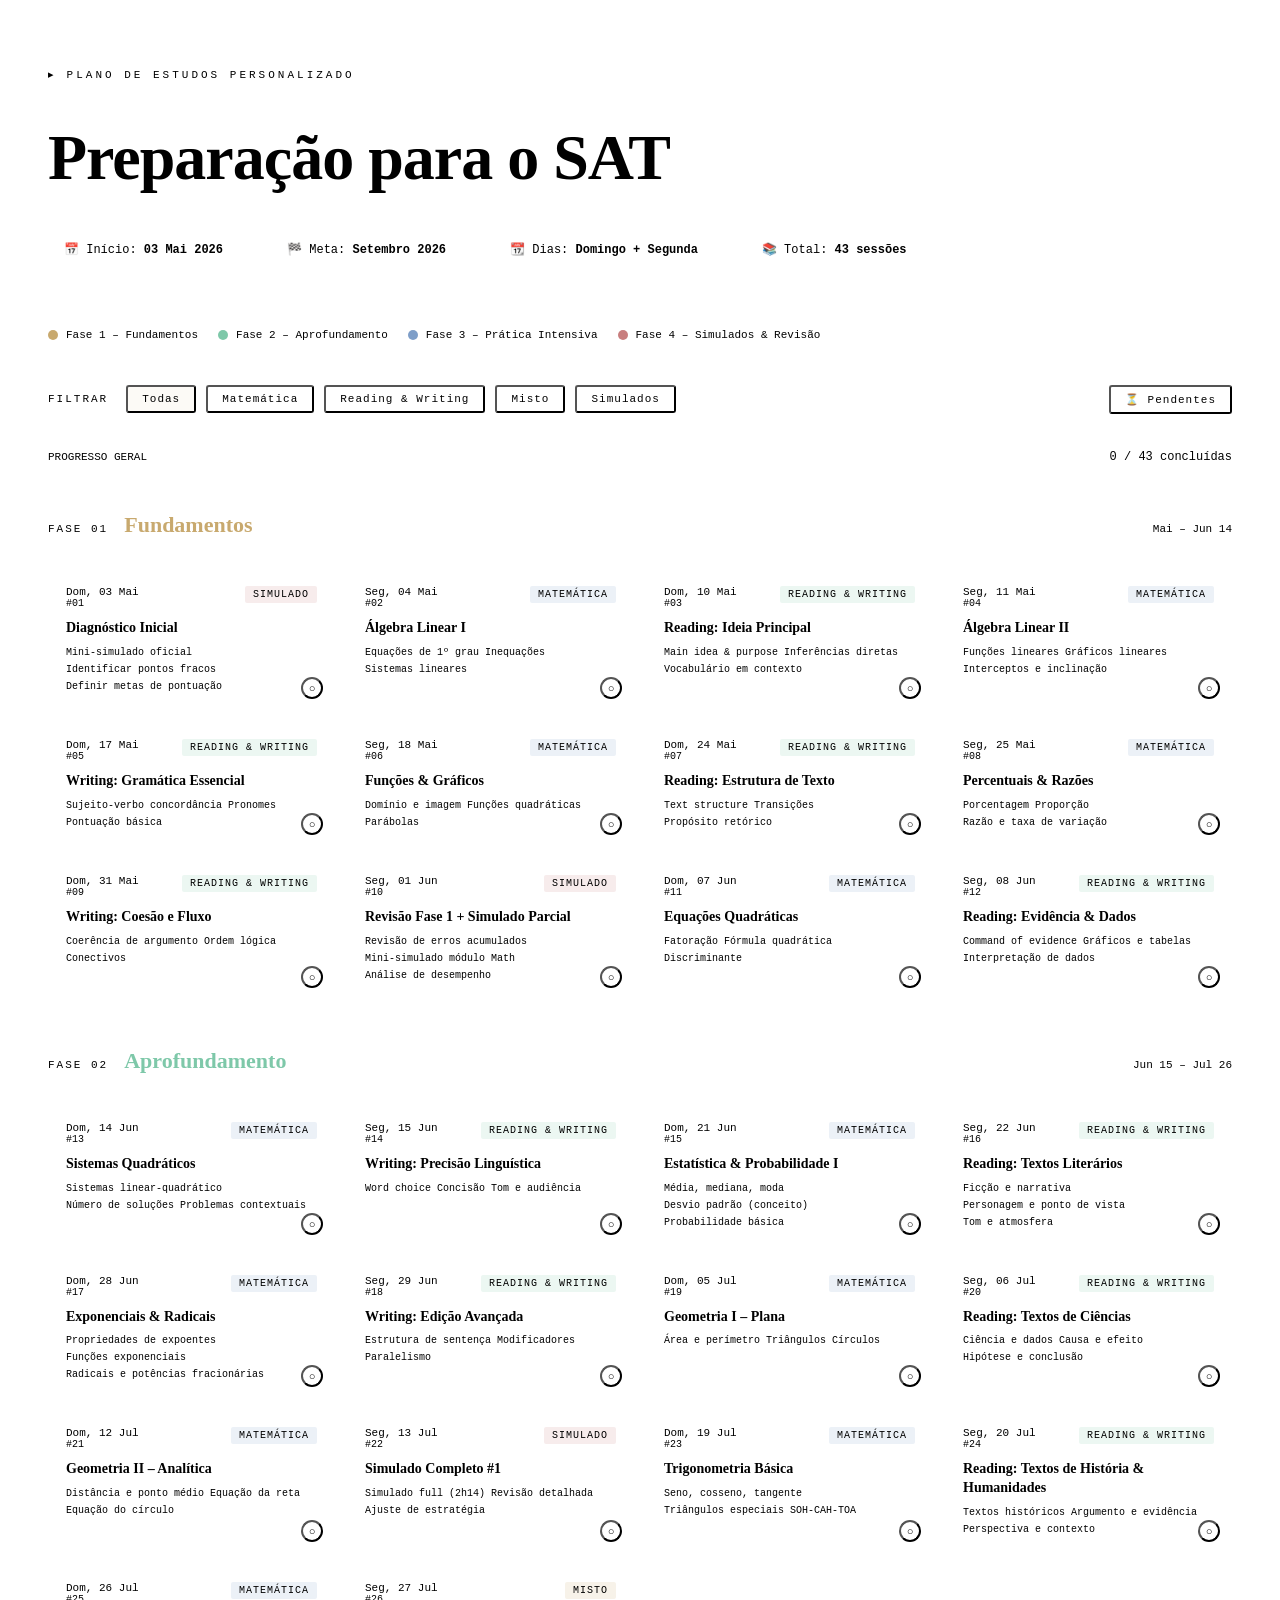
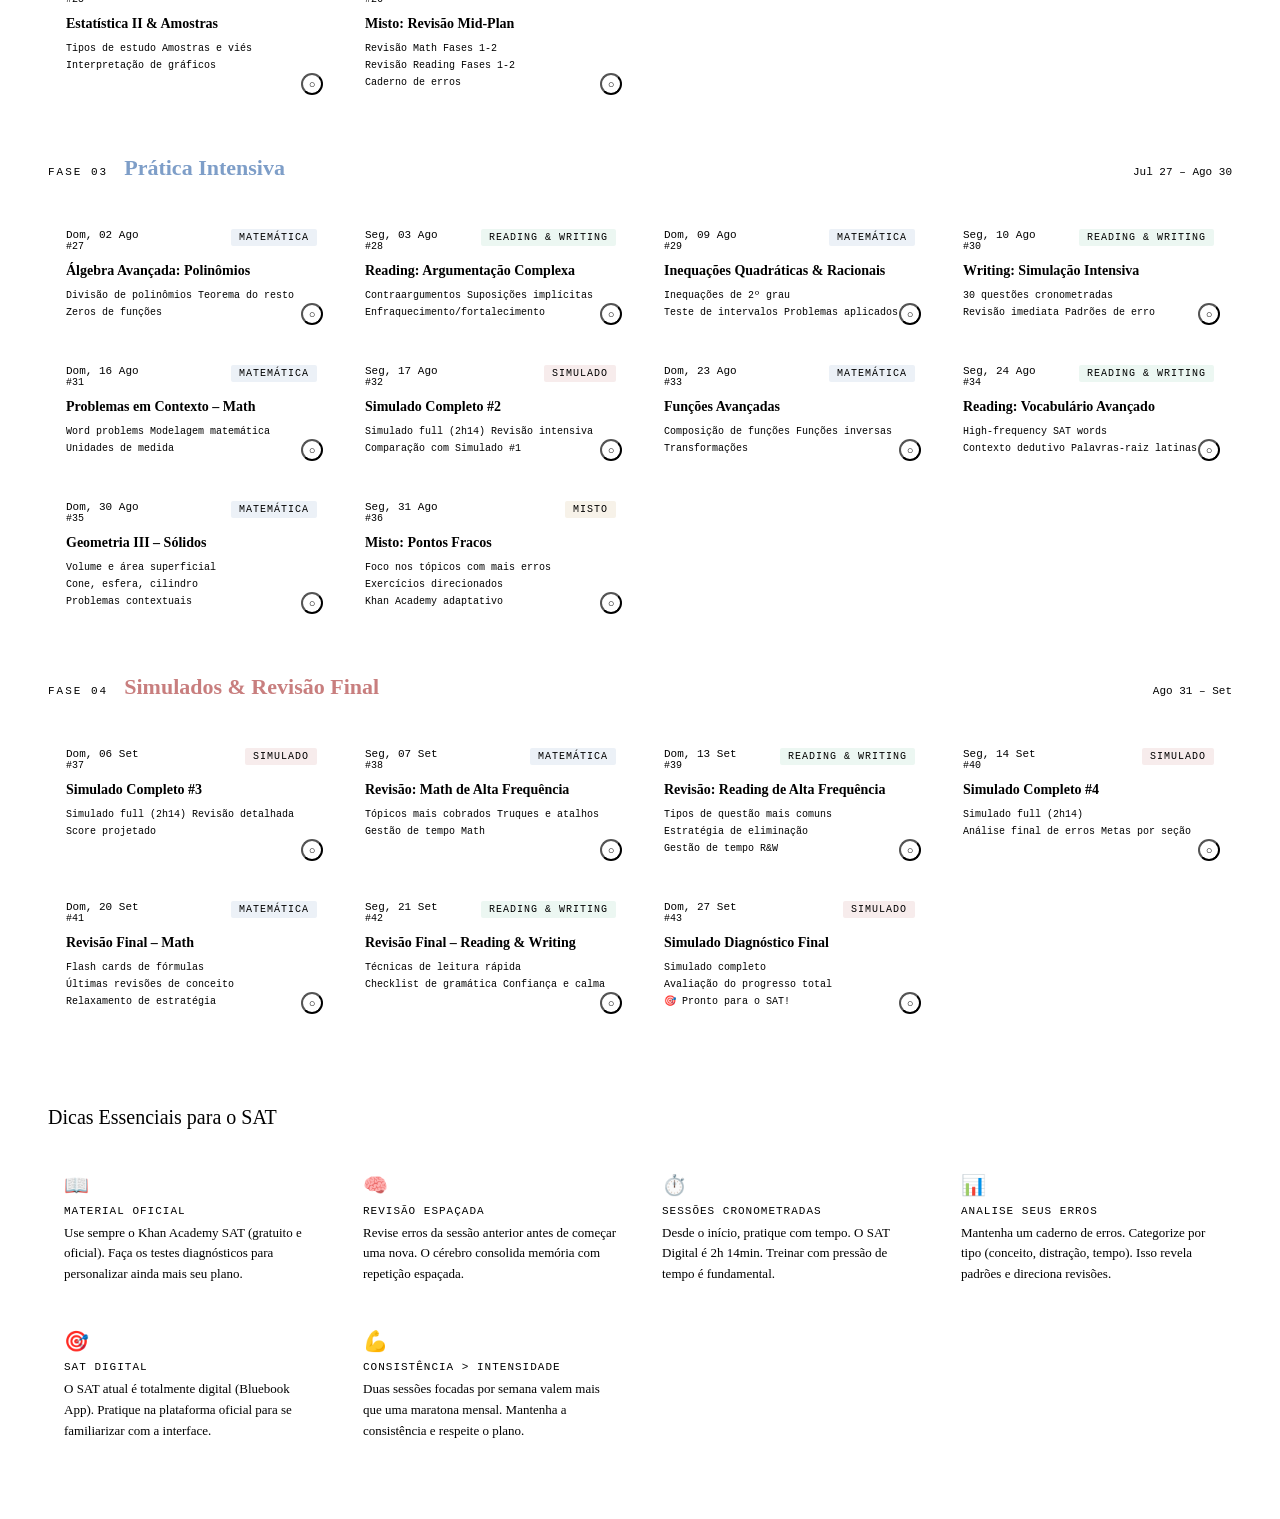
==== index.html @ 0623f88c "Update index.html" ====
<!DOCTYPE html>

<html lang="pt-BR">
<head>
<meta charset="UTF-8">
<meta name="viewport" content="width=device-width, initial-scale=1.0">
<title>Plano de Estudos SAT 2026</title>
<link href="https://fonts.googleapis.com/css2?family=Playfair+Display:wght@400;700;900&family=DM+Mono:wght@300;400;500&family=Lora:ital,wght@0,400;0,600;1,400&display=swap" rel="stylesheet">
<style>
  :root {
    --bg: #0d0d0d;
    --surface: #141414;
    --surface2: #1c1c1c;
    --border: #2a2a2a;
    --accent: #c8a96e;
    --accent2: #7ec8a9;
    --accent3: #c87e7e;
    --accent4: #7e9ec8;
    --text: #e8e2d9;
    --muted: #6b6560;
    --phase1: #c8a96e;
    --phase2: #7ec8a9;
    --phase3: #7e9ec8;
    --phase4: #c87e7e;
  }

- { margin: 0; padding: 0; box-sizing: border-box; }

body {
background: var(–bg);
color: var(–text);
font-family: ‘Lora’, Georgia, serif;
min-height: 100vh;
overflow-x: hidden;
}

/* HEADER */
header {
position: relative;
padding: 60px 40px 40px;
border-bottom: 1px solid var(–border);
overflow: hidden;
}

header::before {
content: ‘SAT’;
position: absolute;
right: -20px;
top: -30px;
font-family: ‘Playfair Display’, serif;
font-size: 260px;
font-weight: 900;
color: #ffffff06;
line-height: 1;
pointer-events: none;
user-select: none;
}

.header-tag {
font-family: ‘DM Mono’, monospace;
font-size: 11px;
letter-spacing: 3px;
color: var(–accent);
text-transform: uppercase;
margin-bottom: 12px;
}

h1 {
font-family: ‘Playfair Display’, serif;
font-size: clamp(32px, 6vw, 64px);
font-weight: 900;
line-height: 1.05;
letter-spacing: -1px;
color: var(–text);
}

h1 span { color: var(–accent); }

.header-meta {
margin-top: 20px;
display: flex;
gap: 32px;
flex-wrap: wrap;
}

.meta-pill {
background: var(–surface2);
border: 1px solid var(–border);
border-radius: 4px;
padding: 8px 16px;
font-family: ‘DM Mono’, monospace;
font-size: 12px;
color: var(–muted);
}

.meta-pill strong { color: var(–text); }

/* PHASE LEGEND */
.legend {
display: flex;
gap: 20px;
padding: 24px 40px;
border-bottom: 1px solid var(–border);
flex-wrap: wrap;
background: var(–surface);
}

.legend-item {
display: flex;
align-items: center;
gap: 8px;
font-family: ‘DM Mono’, monospace;
font-size: 11px;
color: var(–muted);
cursor: pointer;
transition: color .2s;
}

.legend-item:hover { color: var(–text); }

.legend-dot {
width: 10px; height: 10px;
border-radius: 50%;
flex-shrink: 0;
}

/* FILTERS */
.filters {
padding: 20px 40px;
display: flex;
gap: 10px;
flex-wrap: wrap;
align-items: center;
border-bottom: 1px solid var(–border);
}

.filter-label {
font-family: ‘DM Mono’, monospace;
font-size: 11px;
color: var(–muted);
letter-spacing: 2px;
text-transform: uppercase;
margin-right: 8px;
}

.filter-btn {
background: none;
border: 1px solid var(–border);
color: var(–muted);
font-family: ‘DM Mono’, monospace;
font-size: 11px;
padding: 6px 14px;
border-radius: 3px;
cursor: pointer;
transition: all .2s;
letter-spacing: 1px;
}

.filter-btn:hover, .filter-btn.active {
border-color: var(–accent);
color: var(–accent);
background: rgba(200,169,110,0.06);
}

/* PROGRESS */
.progress-bar-wrap {
padding: 16px 40px;
background: var(–surface);
border-bottom: 1px solid var(–border);
display: flex;
align-items: center;
gap: 16px;
}

.progress-label {
font-family: ‘DM Mono’, monospace;
font-size: 11px;
color: var(–muted);
white-space: nowrap;
}

.progress-track {
flex: 1;
height: 4px;
background: var(–border);
border-radius: 2px;
overflow: hidden;
}

.progress-fill {
height: 100%;
background: linear-gradient(90deg, var(–phase1), var(–phase2), var(–phase3), var(–phase4));
border-radius: 2px;
transition: width .5s ease;
}

.progress-pct {
font-family: ‘DM Mono’, monospace;
font-size: 12px;
color: var(–accent);
white-space: nowrap;
}

/* SESSIONS GRID */
.sessions-container {
padding: 32px 40px;
}

.phase-section {
margin-bottom: 48px;
}

.phase-header {
display: flex;
align-items: baseline;
gap: 16px;
margin-bottom: 20px;
padding-bottom: 12px;
border-bottom: 1px solid var(–border);
}

.phase-num {
font-family: ‘DM Mono’, monospace;
font-size: 11px;
letter-spacing: 2px;
color: var(–muted);
}

.phase-title {
font-family: ‘Playfair Display’, serif;
font-size: 22px;
font-weight: 700;
}

.phase-range {
font-family: ‘DM Mono’, monospace;
font-size: 11px;
color: var(–muted);
margin-left: auto;
}

.sessions-grid {
display: grid;
grid-template-columns: repeat(auto-fill, minmax(280px, 1fr));
gap: 12px;
}

/* SESSION CARD */
.session-card {
background: var(–surface);
border: 1px solid var(–border);
border-radius: 6px;
padding: 16px 18px;
cursor: pointer;
transition: all .2s;
position: relative;
overflow: hidden;
}

.session-card::before {
content: ‘’;
position: absolute;
left: 0; top: 0; bottom: 0;
width: 3px;
border-radius: 3px 0 0 3px;
}

.session-card.phase-1::before { background: var(–phase1); }
.session-card.phase-2::before { background: var(–phase2); }
.session-card.phase-3::before { background: var(–phase3); }
.session-card.phase-4::before { background: var(–phase4); }

.session-card:hover {
border-color: #3a3a3a;
transform: translateY(-1px);
background: var(–surface2);
}

.session-card.done {
opacity: 0.5;
}

.session-card.done .session-title {
text-decoration: line-through;
text-decoration-color: var(–muted);
}

.session-top {
display: flex;
justify-content: space-between;
align-items: flex-start;
margin-bottom: 10px;
}

.session-date {
font-family: ‘DM Mono’, monospace;
font-size: 11px;
color: var(–muted);
}

.session-type {
font-family: ‘DM Mono’, monospace;
font-size: 10px;
letter-spacing: 1px;
padding: 3px 8px;
border-radius: 2px;
text-transform: uppercase;
}

.type-math { background: rgba(126,158,200,0.15); color: var(–accent4); }
.type-reading { background: rgba(126,200,169,0.15); color: var(–accent2); }
.type-mixed { background: rgba(200,169,110,0.15); color: var(–accent); }
.type-simulado { background: rgba(200,126,126,0.15); color: var(–accent3); }

.session-num {
font-family: ‘DM Mono’, monospace;
font-size: 10px;
color: var(–muted);
}

.session-title {
font-family: ‘Lora’, serif;
font-size: 14px;
font-weight: 600;
color: var(–text);
margin-bottom: 6px;
line-height: 1.35;
}

.session-topics {
font-family: ‘DM Mono’, monospace;
font-size: 10px;
color: var(–muted);
line-height: 1.7;
}

.session-topics span {
display: inline-block;
margin-right: 6px;
}

.session-topics span::before { content: ’· ’; }

.check-btn {
position: absolute;
right: 12px;
bottom: 12px;
width: 22px; height: 22px;
border-radius: 50%;
border: 1px solid var(–border);
background: none;
cursor: pointer;
display: flex; align-items: center; justify-content: center;
transition: all .2s;
color: var(–muted);
font-size: 11px;
}

.check-btn:hover { border-color: var(–accent2); color: var(–accent2); }
.session-card.done .check-btn {
background: var(–accent2);
border-color: var(–accent2);
color: #0d0d0d;
}

/* TIPS PANEL */
.tips-section {
padding: 0 40px 40px;
}

.tips-title {
font-family: ‘Playfair Display’, serif;
font-size: 20px;
margin-bottom: 16px;
padding-bottom: 12px;
border-bottom: 1px solid var(–border);
}

.tips-grid {
display: grid;
grid-template-columns: repeat(auto-fill, minmax(240px, 1fr));
gap: 12px;
}

.tip-card {
background: var(–surface);
border: 1px solid var(–border);
border-radius: 6px;
padding: 16px;
}

.tip-icon {
font-size: 20px;
margin-bottom: 8px;
}

.tip-title {
font-family: ‘DM Mono’, monospace;
font-size: 11px;
letter-spacing: 1px;
color: var(–accent);
margin-bottom: 6px;
text-transform: uppercase;
}

.tip-text {
font-size: 13px;
color: var(–muted);
line-height: 1.6;
}

/* HIDDEN */
.session-card.hidden { display: none; }

@media (max-width: 600px) {
header, .sessions-container, .filters, .tips-section, .progress-bar-wrap, .legend { padding-left: 20px; padding-right: 20px; }
h1 { font-size: 28px; }
header::before { font-size: 140px; }
}
</style>

</head>
<body>

<header>
  <div class="header-tag">▸ Plano de Estudos Personalizado</div>
  <h1>Preparação para o <span>SAT</span></h1>
  <div class="header-meta">
    <div class="meta-pill">📅 Início: <strong>03 Mai 2026</strong></div>
    <div class="meta-pill">🏁 Meta: <strong>Setembro 2026</strong></div>
    <div class="meta-pill">📆 Dias: <strong>Domingo + Segunda</strong></div>
    <div class="meta-pill">📚 Total: <strong id="total-sessions">-- sessões</strong></div>
  </div>
</header>

<div class="legend">
  <div class="legend-item"><div class="legend-dot" style="background:var(--phase1)"></div> Fase 1 – Fundamentos</div>
  <div class="legend-item"><div class="legend-dot" style="background:var(--phase2)"></div> Fase 2 – Aprofundamento</div>
  <div class="legend-item"><div class="legend-dot" style="background:var(--phase3)"></div> Fase 3 – Prática Intensiva</div>
  <div class="legend-item"><div class="legend-dot" style="background:var(--phase4)"></div> Fase 4 – Simulados & Revisão</div>
</div>

<div class="filters">
  <span class="filter-label">Filtrar</span>
  <button class="filter-btn active" onclick="filterSessions('all')">Todas</button>
  <button class="filter-btn" onclick="filterSessions('math')">Matemática</button>
  <button class="filter-btn" onclick="filterSessions('reading')">Reading & Writing</button>
  <button class="filter-btn" onclick="filterSessions('mixed')">Misto</button>
  <button class="filter-btn" onclick="filterSessions('simulado')">Simulados</button>
  <button class="filter-btn" onclick="filterSessions('pending')" style="margin-left:auto">⏳ Pendentes</button>
</div>

<div class="progress-bar-wrap">
  <span class="progress-label">PROGRESSO GERAL</span>
  <div class="progress-track"><div class="progress-fill" id="progress-fill" style="width:0%"></div></div>
  <span class="progress-pct" id="progress-pct">0 / 0</span>
</div>

<div class="sessions-container" id="sessions-container"></div>

<div class="tips-section">
  <div class="tips-title">Dicas Essenciais para o SAT</div>
  <div class="tips-grid">
    <div class="tip-card">
      <div class="tip-icon">📖</div>
      <div class="tip-title">Material Oficial</div>
      <div class="tip-text">Use sempre o Khan Academy SAT (gratuito e oficial). Faça os testes diagnósticos para personalizar ainda mais seu plano.</div>
    </div>
    <div class="tip-card">
      <div class="tip-icon">🧠</div>
      <div class="tip-title">Revisão Espaçada</div>
      <div class="tip-text">Revise erros da sessão anterior antes de começar uma nova. O cérebro consolida memória com repetição espaçada.</div>
    </div>
    <div class="tip-card">
      <div class="tip-icon">⏱️</div>
      <div class="tip-title">Sessões Cronometradas</div>
      <div class="tip-text">Desde o início, pratique com tempo. O SAT Digital é 2h 14min. Treinar com pressão de tempo é fundamental.</div>
    </div>
    <div class="tip-card">
      <div class="tip-icon">📊</div>
      <div class="tip-title">Analise seus Erros</div>
      <div class="tip-text">Mantenha um caderno de erros. Categorize por tipo (conceito, distração, tempo). Isso revela padrões e direciona revisões.</div>
    </div>
    <div class="tip-card">
      <div class="tip-icon">🎯</div>
      <div class="tip-title">SAT Digital</div>
      <div class="tip-text">O SAT atual é totalmente digital (Bluebook App). Pratique na plataforma oficial para se familiarizar com a interface.</div>
    </div>
    <div class="tip-card">
      <div class="tip-icon">💪</div>
      <div class="tip-title">Consistência > Intensidade</div>
      <div class="tip-text">Duas sessões focadas por semana valem mais que uma maratona mensal. Mantenha a consistência e respeite o plano.</div>
    </div>
  </div>
</div>

<script>
const SESSIONS_KEY = 'sat_done_sessions_v2';

// ---- BUILD SCHEDULE ----
function getSessionDates(startDate, endDate) {
  const dates = [];
  const current = new Date(startDate);
  const end = new Date(endDate);

  // Alternating variable days: Sun, Mon, Sun, Mon...
  // But per user: Mondays fixed + variable day starting tomorrow (Sunday)
  // Strategy: sessions on Sundays and Mondays
  while (current <= end) {
    const dow = current.getDay(); // 0=Sun, 1=Mon
    if (dow === 0 || dow === 1) {
      dates.push(new Date(current));
    }
    current.setDate(current.getDate() + 1);
  }
  return dates;
}

const START = '2026-05-03';
const END   = '2026-09-28';
const dates = getSessionDates(START, END);

// ---- CURRICULUM ----
const curriculum = [
  // PHASE 1: May 3 – June 14 (Fundamentos)
  { title: 'Diagnóstico Inicial', type: 'simulado', topics: ['Mini-simulado oficial', 'Identificar pontos fracos', 'Definir metas de pontuação'] },
  { title: 'Álgebra Linear I', type: 'math', topics: ['Equações de 1º grau', 'Inequações', 'Sistemas lineares'] },
  { title: 'Reading: Ideia Principal', type: 'reading', topics: ['Main idea & purpose', 'Inferências diretas', 'Vocabulário em contexto'] },
  { title: 'Álgebra Linear II', type: 'math', topics: ['Funções lineares', 'Gráficos lineares', 'Interceptos e inclinação'] },
  { title: 'Writing: Gramática Essencial', type: 'reading', topics: ['Sujeito-verbo concordância', 'Pronomes', 'Pontuação básica'] },
  { title: 'Funções & Gráficos', type: 'math', topics: ['Domínio e imagem', 'Funções quadráticas', 'Parábolas'] },
  { title: 'Reading: Estrutura de Texto', type: 'reading', topics: ['Text structure', 'Transições', 'Propósito retórico'] },
  { title: 'Percentuais & Razões', type: 'math', topics: ['Porcentagem', 'Proporção', 'Razão e taxa de variação'] },
  { title: 'Writing: Coesão e Fluxo', type: 'reading', topics: ['Coerência de argumento', 'Ordem lógica', 'Conectivos'] },
  { title: 'Revisão Fase 1 + Simulado Parcial', type: 'simulado', topics: ['Revisão de erros acumulados', 'Mini-simulado módulo Math', 'Análise de desempenho'] },
  { title: 'Equações Quadráticas', type: 'math', topics: ['Fatoração', 'Fórmula quadrática', 'Discriminante'] },
  { title: 'Reading: Evidência & Dados', type: 'reading', topics: ['Command of evidence', 'Gráficos e tabelas', 'Interpretação de dados'] },

  // PHASE 2: June 15 – July 26 (Aprofundamento)
  { title: 'Sistemas Quadráticos', type: 'math', topics: ['Sistemas linear-quadrático', 'Número de soluções', 'Problemas contextuais'] },
  { title: 'Writing: Precisão Linguística', type: 'reading', topics: ['Word choice', 'Concisão', 'Tom e audiência'] },
  { title: 'Estatística & Probabilidade I', type: 'math', topics: ['Média, mediana, moda', 'Desvio padrão (conceito)', 'Probabilidade básica'] },
  { title: 'Reading: Textos Literários', type: 'reading', topics: ['Ficção e narrativa', 'Personagem e ponto de vista', 'Tom e atmosfera'] },
  { title: 'Exponenciais & Radicais', type: 'math', topics: ['Propriedades de expoentes', 'Funções exponenciais', 'Radicais e potências fracionárias'] },
  { title: 'Writing: Edição Avançada', type: 'reading', topics: ['Estrutura de sentença', 'Modificadores', 'Paralelismo'] },
  { title: 'Geometria I – Plana', type: 'math', topics: ['Área e perímetro', 'Triângulos', 'Círculos'] },
  { title: 'Reading: Textos de Ciências', type: 'reading', topics: ['Ciência e dados', 'Causa e efeito', 'Hipótese e conclusão'] },
  { title: 'Geometria II – Analítica', type: 'math', topics: ['Distância e ponto médio', 'Equação da reta', 'Equação do círculo'] },
  { title: 'Simulado Completo #1', type: 'simulado', topics: ['Simulado full (2h14)', 'Revisão detalhada', 'Ajuste de estratégia'] },
  { title: 'Trigonometria Básica', type: 'math', topics: ['Seno, cosseno, tangente', 'Triângulos especiais', 'SOH-CAH-TOA'] },
  { title: 'Reading: Textos de História & Humanidades', type: 'reading', topics: ['Textos históricos', 'Argumento e evidência', 'Perspectiva e contexto'] },
  { title: 'Estatística II & Amostras', type: 'math', topics: ['Tipos de estudo', 'Amostras e viés', 'Interpretação de gráficos'] },
  { title: 'Misto: Revisão Mid-Plan', type: 'mixed', topics: ['Revisão Math Fases 1-2', 'Revisão Reading Fases 1-2', 'Caderno de erros'] },

  // PHASE 3: July 27 – August 30 (Prática Intensiva)
  { title: 'Álgebra Avançada: Polinômios', type: 'math', topics: ['Divisão de polinômios', 'Teorema do resto', 'Zeros de funções'] },
  { title: 'Reading: Argumentação Complexa', type: 'reading', topics: ['Contraargumentos', 'Suposições implícitas', 'Enfraquecimento/fortalecimento'] },
  { title: 'Inequações Quadráticas & Racionais', type: 'math', topics: ['Inequações de 2º grau', 'Teste de intervalos', 'Problemas aplicados'] },
  { title: 'Writing: Simulação Intensiva', type: 'reading', topics: ['30 questões cronometradas', 'Revisão imediata', 'Padrões de erro'] },
  { title: 'Problemas em Contexto – Math', type: 'math', topics: ['Word problems', 'Modelagem matemática', 'Unidades de medida'] },
  { title: 'Simulado Completo #2', type: 'simulado', topics: ['Simulado full (2h14)', 'Revisão intensiva', 'Comparação com Simulado #1'] },
  { title: 'Funções Avançadas', type: 'math', topics: ['Composição de funções', 'Funções inversas', 'Transformações'] },
  { title: 'Reading: Vocabulário Avançado', type: 'reading', topics: ['High-frequency SAT words', 'Contexto dedutivo', 'Palavras-raiz latinas'] },
  { title: 'Geometria III – Sólidos', type: 'math', topics: ['Volume e área superficial', 'Cone, esfera, cilindro', 'Problemas contextuais'] },
  { title: 'Misto: Pontos Fracos', type: 'mixed', topics: ['Foco nos tópicos com mais erros', 'Exercícios direcionados', 'Khan Academy adaptativo'] },

  // PHASE 4: Aug 31 – Sep 27 (Simulados & Revisão)
  { title: 'Simulado Completo #3', type: 'simulado', topics: ['Simulado full (2h14)', 'Revisão detalhada', 'Score projetado'] },
  { title: 'Revisão: Math de Alta Frequência', type: 'math', topics: ['Tópicos mais cobrados', 'Truques e atalhos', 'Gestão de tempo Math'] },
  { title: 'Revisão: Reading de Alta Frequência', type: 'reading', topics: ['Tipos de questão mais comuns', 'Estratégia de eliminação', 'Gestão de tempo R&W'] },
  { title: 'Simulado Completo #4', type: 'simulado', topics: ['Simulado full (2h14)', 'Análise final de erros', 'Metas por seção'] },
  { title: 'Revisão Final – Math', type: 'math', topics: ['Flash cards de fórmulas', 'Últimas revisões de conceito', 'Relaxamento de estratégia'] },
  { title: 'Revisão Final – Reading & Writing', type: 'reading', topics: ['Técnicas de leitura rápida', 'Checklist de gramática', 'Confiança e calma'] },
  { title: 'Simulado Diagnóstico Final', type: 'simulado', topics: ['Simulado completo', 'Avaliação do progresso total', '🎯 Pronto para o SAT!'] },
];

const phases = [
  { id: 1, label: 'FASE 01', title: 'Fundamentos', range: 'Mai – Jun 14', sessions: [0, 11], cls: 'phase-1' },
  { id: 2, label: 'FASE 02', title: 'Aprofundamento', range: 'Jun 15 – Jul 26', sessions: [12, 25], cls: 'phase-2' },
  { id: 3, label: 'FASE 03', title: 'Prática Intensiva', range: 'Jul 27 – Ago 30', sessions: [26, 35], cls: 'phase-3' },
  { id: 4, label: 'FASE 04', title: 'Simulados & Revisão Final', range: 'Ago 31 – Set', sessions: [36, 99], cls: 'phase-4' },
];

const phaseForIndex = (i) => {
  if (i <= 11) return 1;
  if (i <= 25) return 2;
  if (i <= 35) return 3;
  return 4;
};

const typeLabel = { math: 'Matemática', reading: 'Reading & Writing', mixed: 'Misto', simulado: 'Simulado' };
const typeClass = { math: 'type-math', reading: 'type-reading', mixed: 'type-mixed', simulado: 'type-simulado' };

function formatDate(d) {
  const days = ['Dom','Seg','Ter','Qua','Qui','Sex','Sáb'];
  const months = ['Jan','Fev','Mar','Abr','Mai','Jun','Jul','Ago','Set','Out','Nov','Dez'];
  return `${days[d.getDay()]}, ${String(d.getDate()).padStart(2,'0')} ${months[d.getMonth()]}`;
}

// Load done state
let done = {};
try { done = JSON.parse(localStorage.getItem(SESSIONS_KEY) || '{}'); } catch(e) {}

function saveDone() {
  try { localStorage.setItem(SESSIONS_KEY, JSON.stringify(done)); } catch(e) {}
}

function toggleDone(idx) {
  done[idx] = !done[idx];
  saveDone();
  render();
  updateProgress();
}

// Map curriculum to dates
const sessionData = curriculum.map((s, i) => ({
  ...s,
  idx: i,
  date: dates[i] || null,
  phase: phaseForIndex(i),
}));

document.getElementById('total-sessions').textContent = sessionData.length + ' sessões';

let currentFilter = 'all';

function filterSessions(type) {
  currentFilter = type;
  document.querySelectorAll('.filter-btn').forEach(b => b.classList.remove('active'));
  event.target.classList.add('active');
  render();
}

function render() {
  const container = document.getElementById('sessions-container');
  container.innerHTML = '';

  phases.forEach(phase => {
    const phaseSessions = sessionData.filter(s => s.phase === phase.id);
    const filtered = phaseSessions.filter(s => {
      if (currentFilter === 'all') return true;
      if (currentFilter === 'pending') return !done[s.idx];
      return s.type === currentFilter;
    });
    if (filtered.length === 0) return;

    const section = document.createElement('div');
    section.className = 'phase-section';

    section.innerHTML = `
      <div class="phase-header">
        <span class="phase-num">${phase.label}</span>
        <span class="phase-title" style="color:var(--phase${phase.id})">${phase.title}</span>
        <span class="phase-range">${phase.range}</span>
      </div>
      <div class="sessions-grid"></div>
    `;

    const grid = section.querySelector('.sessions-grid');

    filtered.forEach(s => {
      const card = document.createElement('div');
      card.className = `session-card phase-${s.phase} ${done[s.idx] ? 'done' : ''}`;
      card.innerHTML = `
        <div class="session-top">
          <div>
            <div class="session-date">${s.date ? formatDate(s.date) : 'Data a definir'}</div>
            <div class="session-num">#${String(s.idx + 1).padStart(2,'0')}</div>
          </div>
          <div class="session-type ${typeClass[s.type]}">${typeLabel[s.type]}</div>
        </div>
        <div class="session-title">${s.title}</div>
        <div class="session-topics">
          ${s.topics.map(t => `<span>${t}</span>`).join('')}
        </div>
        <button class="check-btn" onclick="event.stopPropagation(); toggleDone(${s.idx})" title="${done[s.idx] ? 'Marcar como pendente' : 'Marcar como concluído'}">
          ${done[s.idx] ? '✓' : '○'}
        </button>
      `;
      grid.appendChild(card);
    });

    container.appendChild(section);
  });
}

function updateProgress() {
  const total = sessionData.length;
  const completed = sessionData.filter(s => done[s.idx]).length;
  const pct = total ? Math.round(completed / total * 100) : 0;
  document.getElementById('progress-fill').style.width = pct + '%';
  document.getElementById('progress-pct').textContent = `${completed} / ${total} concluídas`;
}

render();
updateProgress();
</script>

</body>
</html>
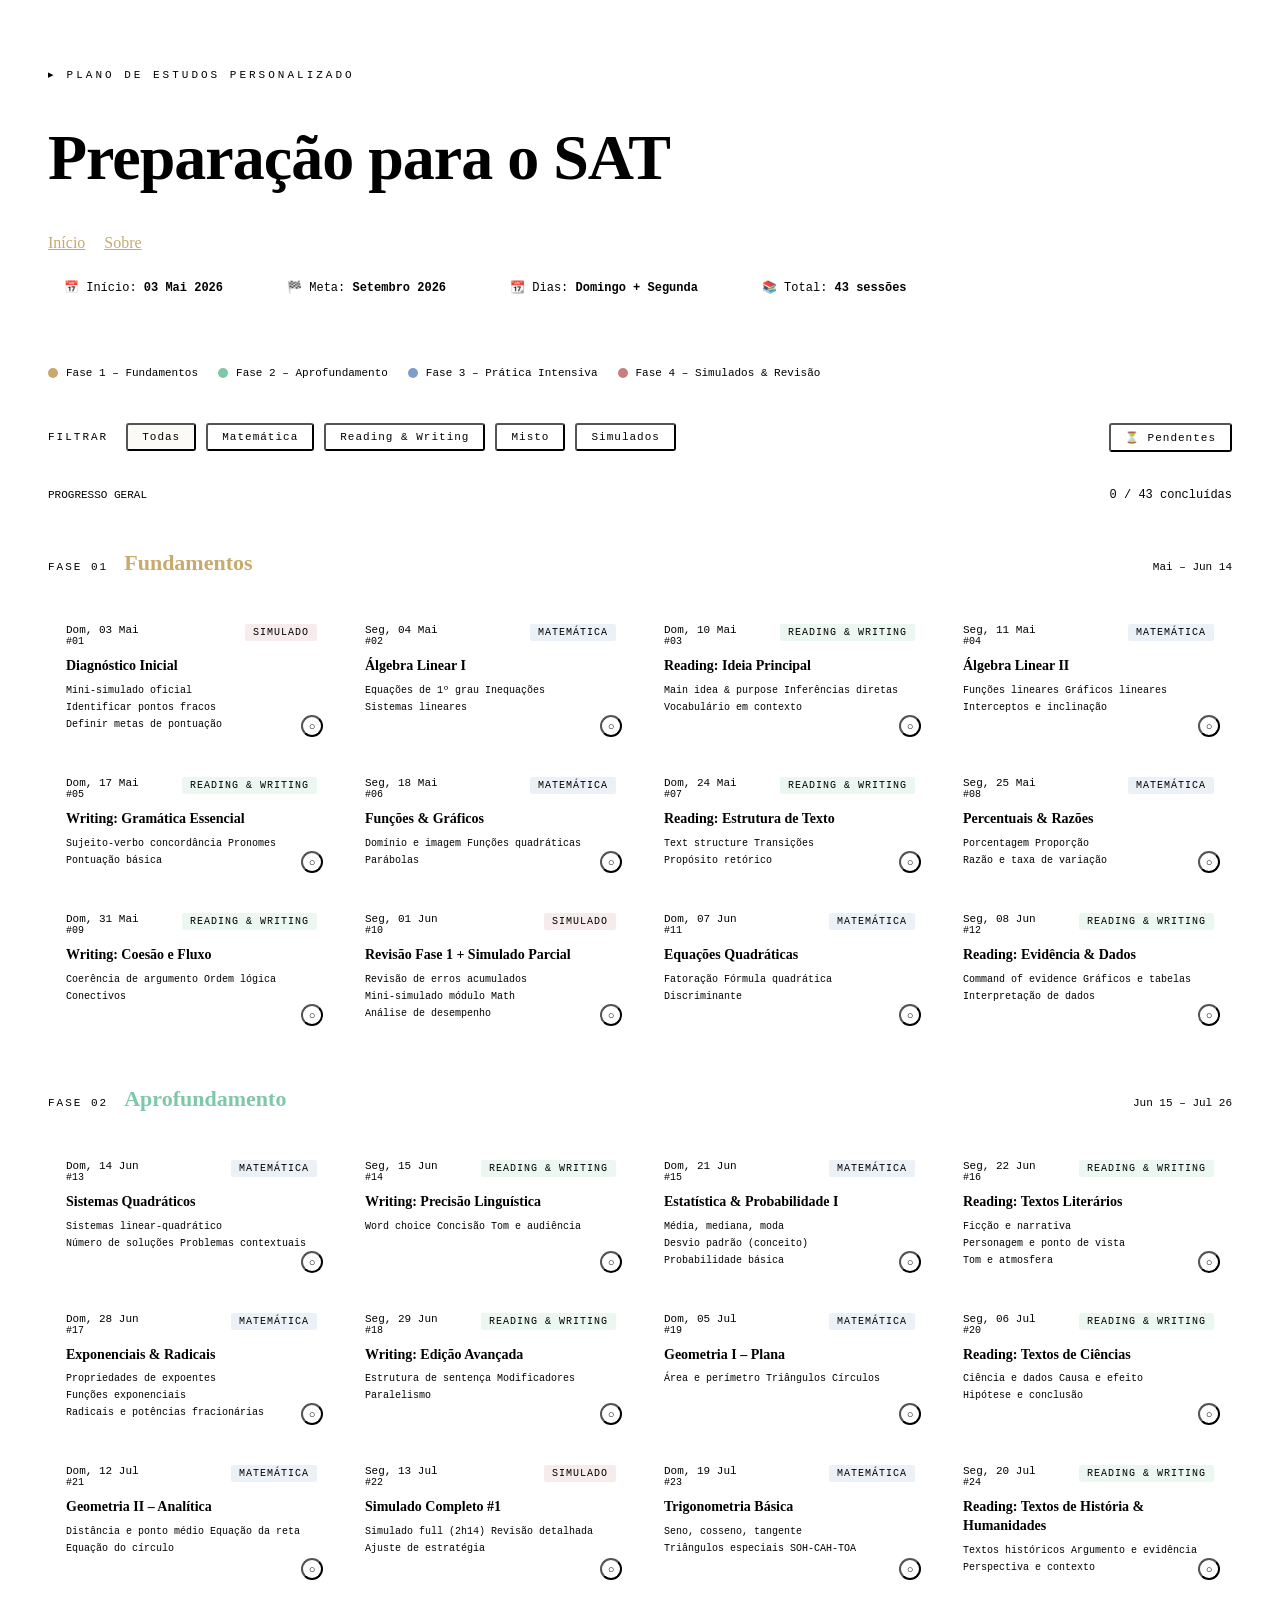
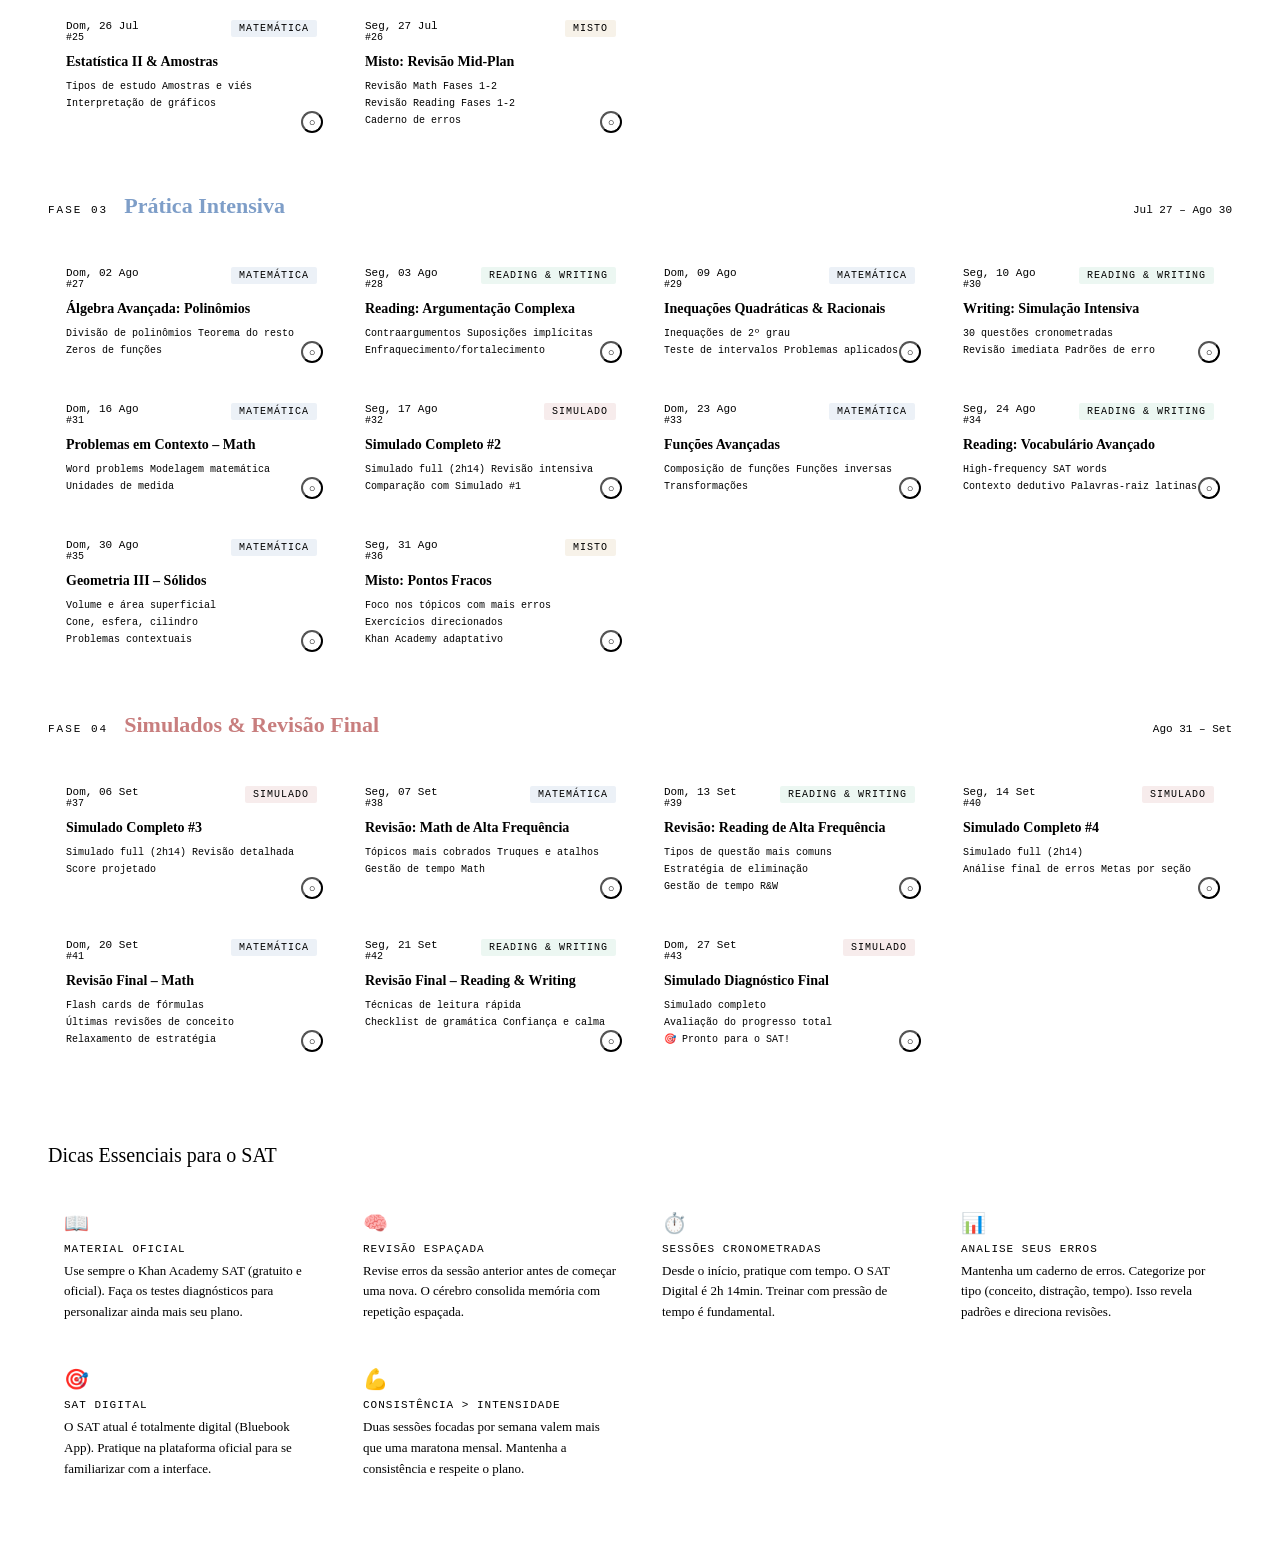
==== commit 9524332e: "Update index.html" ====
--- a/index.html
+++ b/index.html
@@ -425,6 +425,10 @@
 <header>
   <div class="header-tag">▸ Plano de Estudos Personalizado</div>
   <h1>Preparação para o <span>SAT</span></h1>
+ <nav style="margin-top:20px;">
+  <a href="index.html" style="color:#c8a96e; margin-right:15px;">Início</a>
+  <a href="day1.html" style="color:#c8a96e;">Sobre</a>
+</nav>
   <div class="header-meta">
     <div class="meta-pill">📅 Início: <strong>03 Mai 2026</strong></div>
     <div class="meta-pill">🏁 Meta: <strong>Setembro 2026</strong></div>
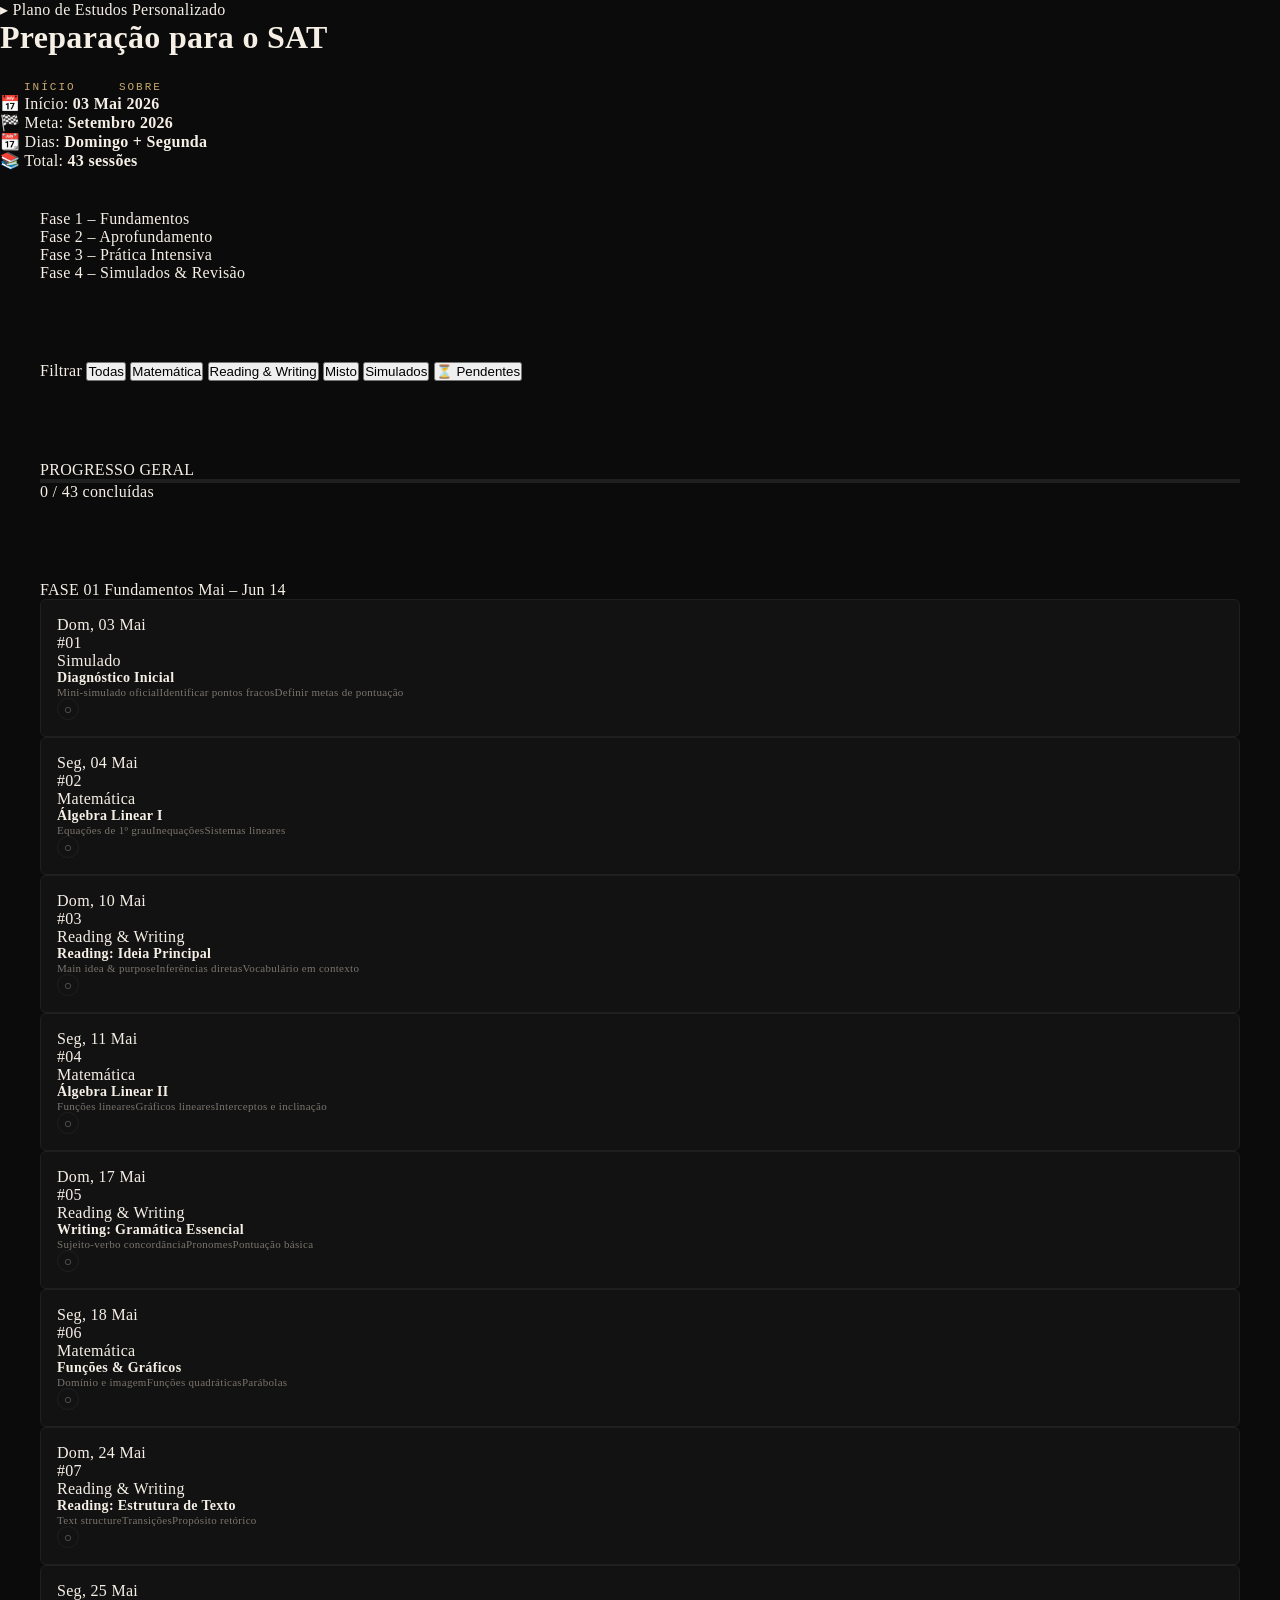
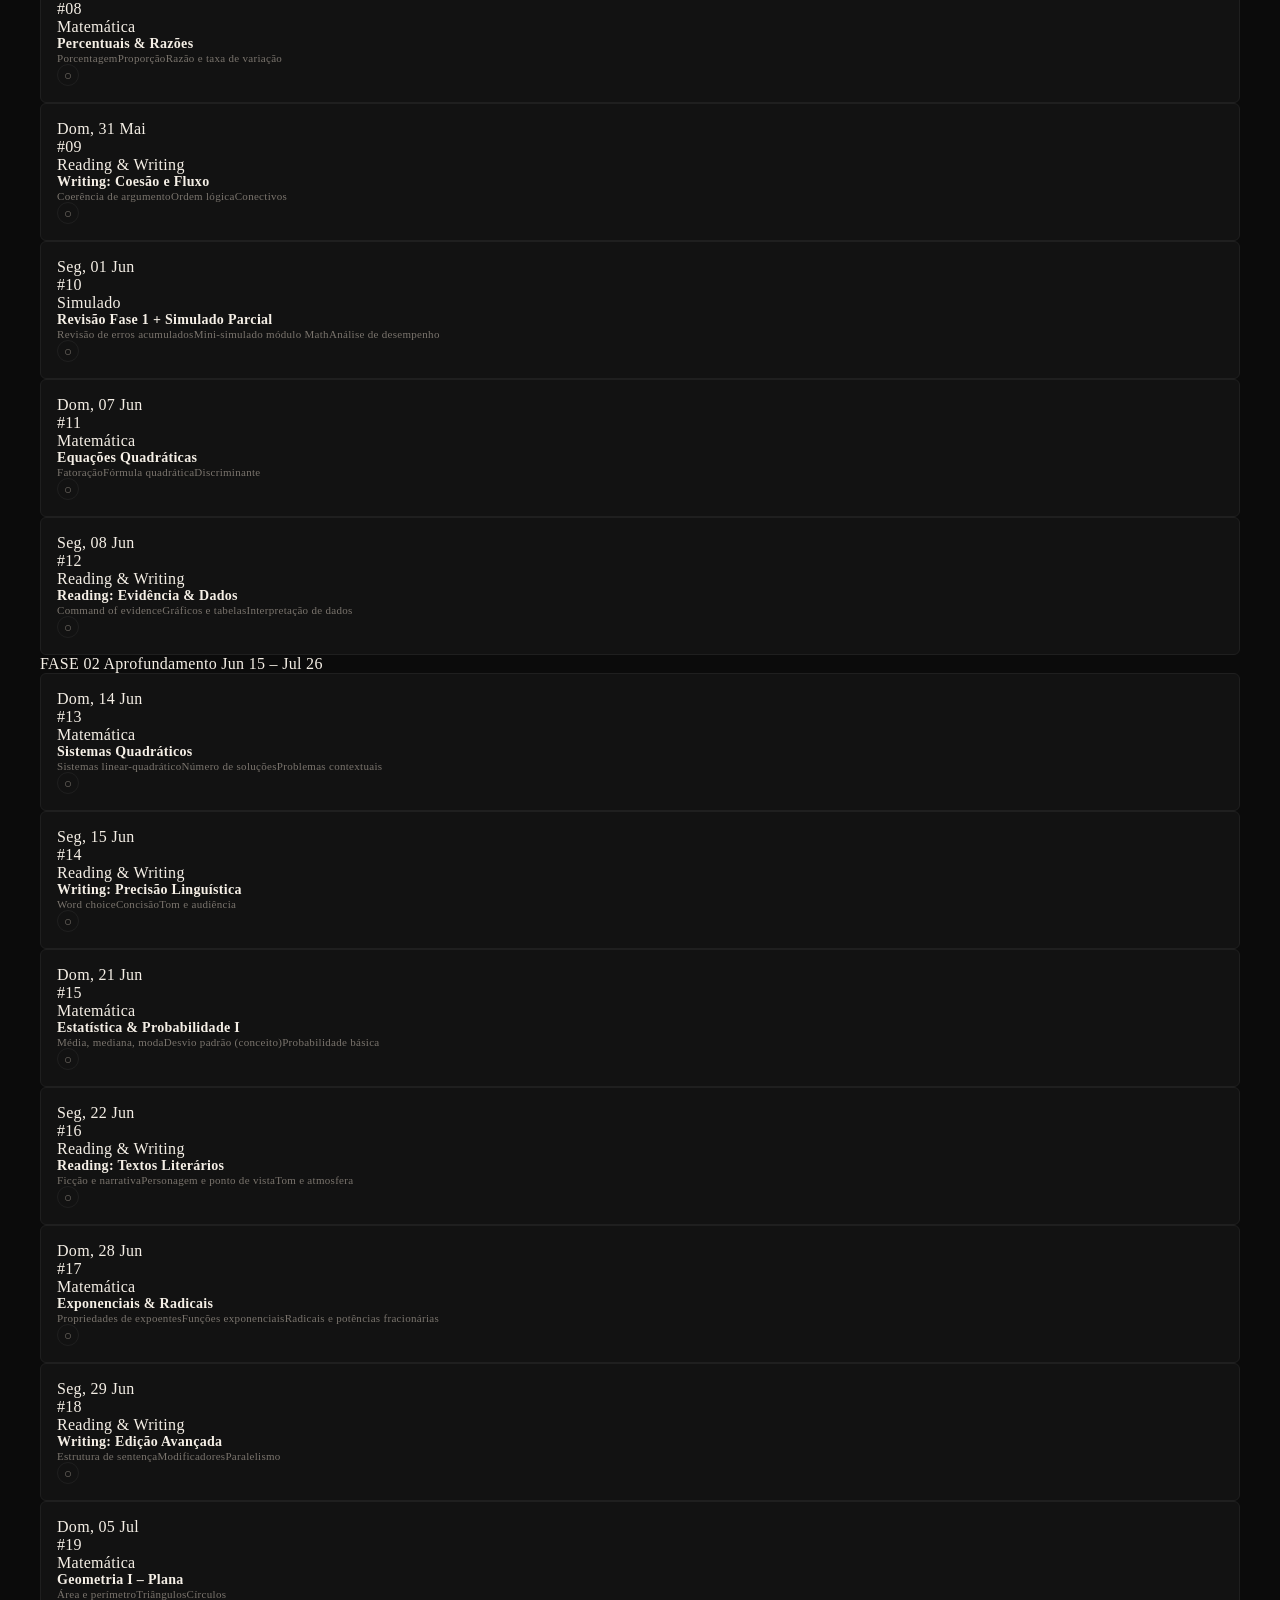
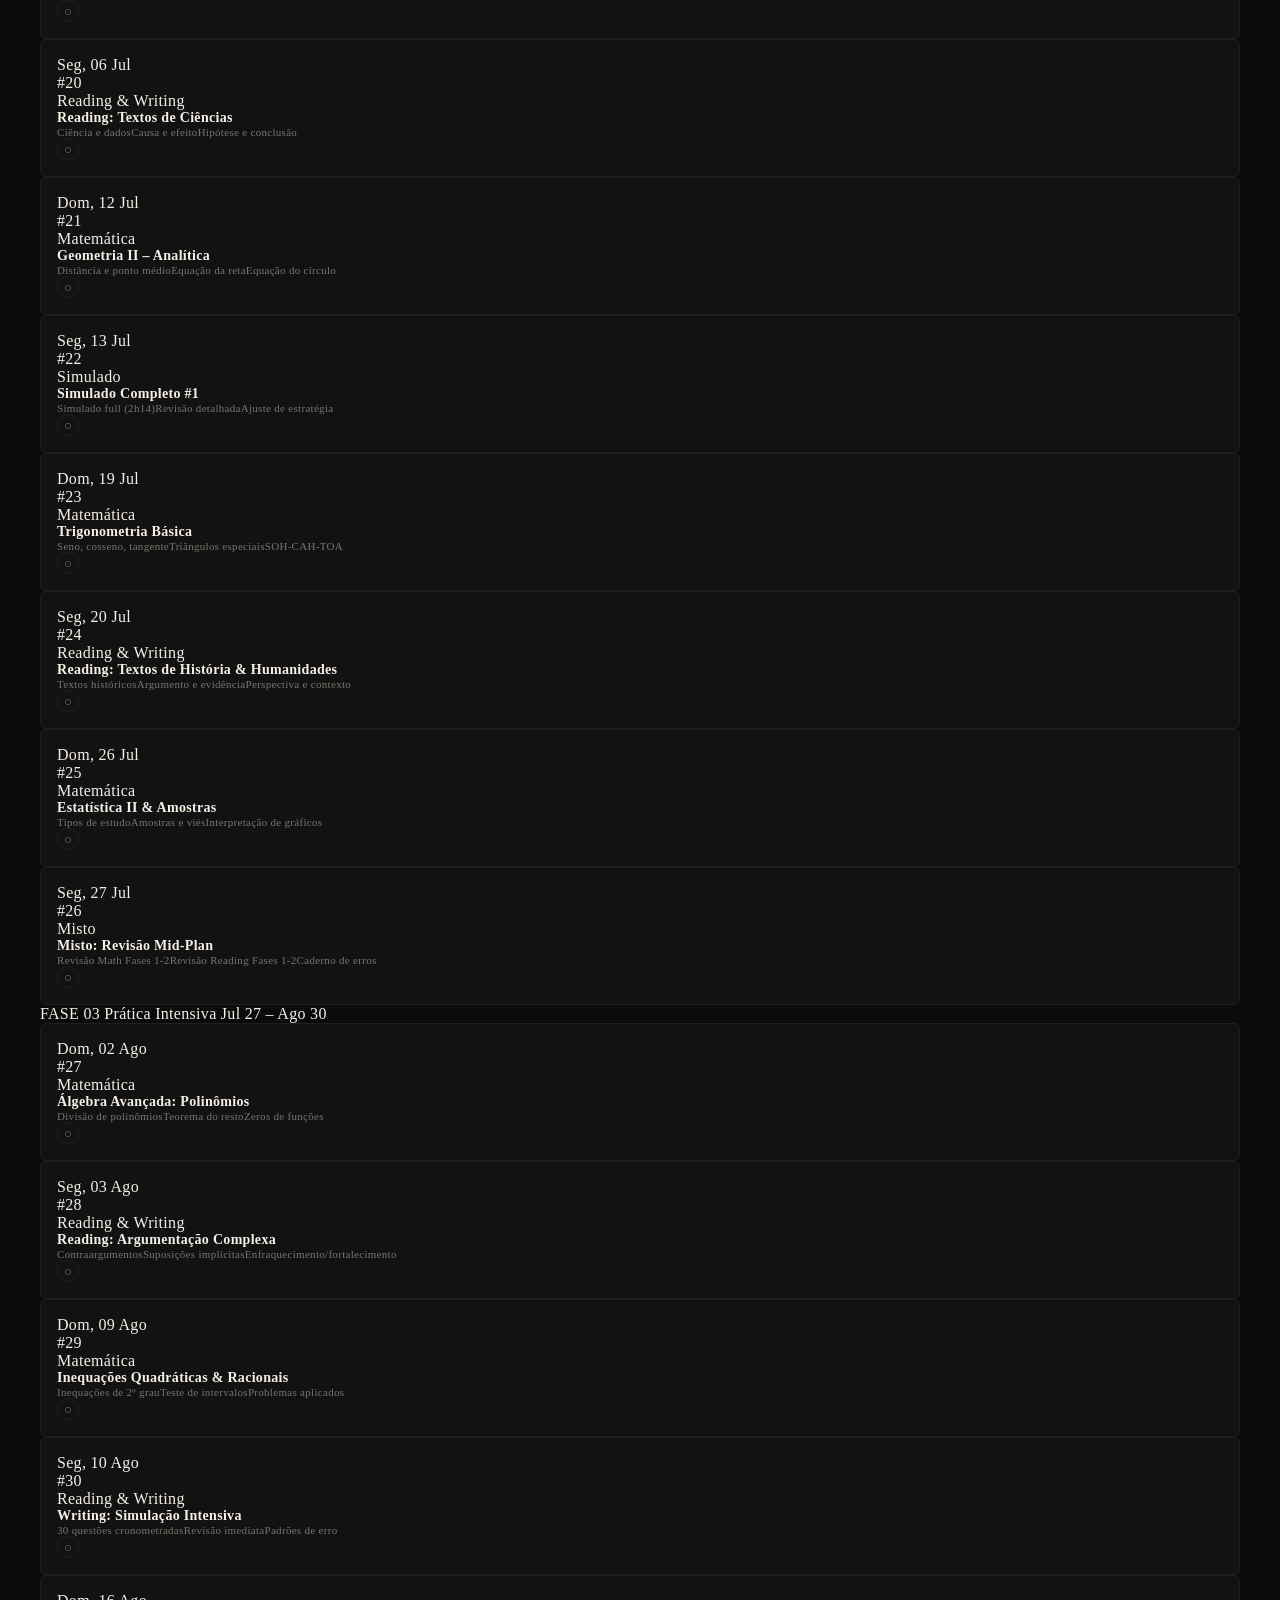
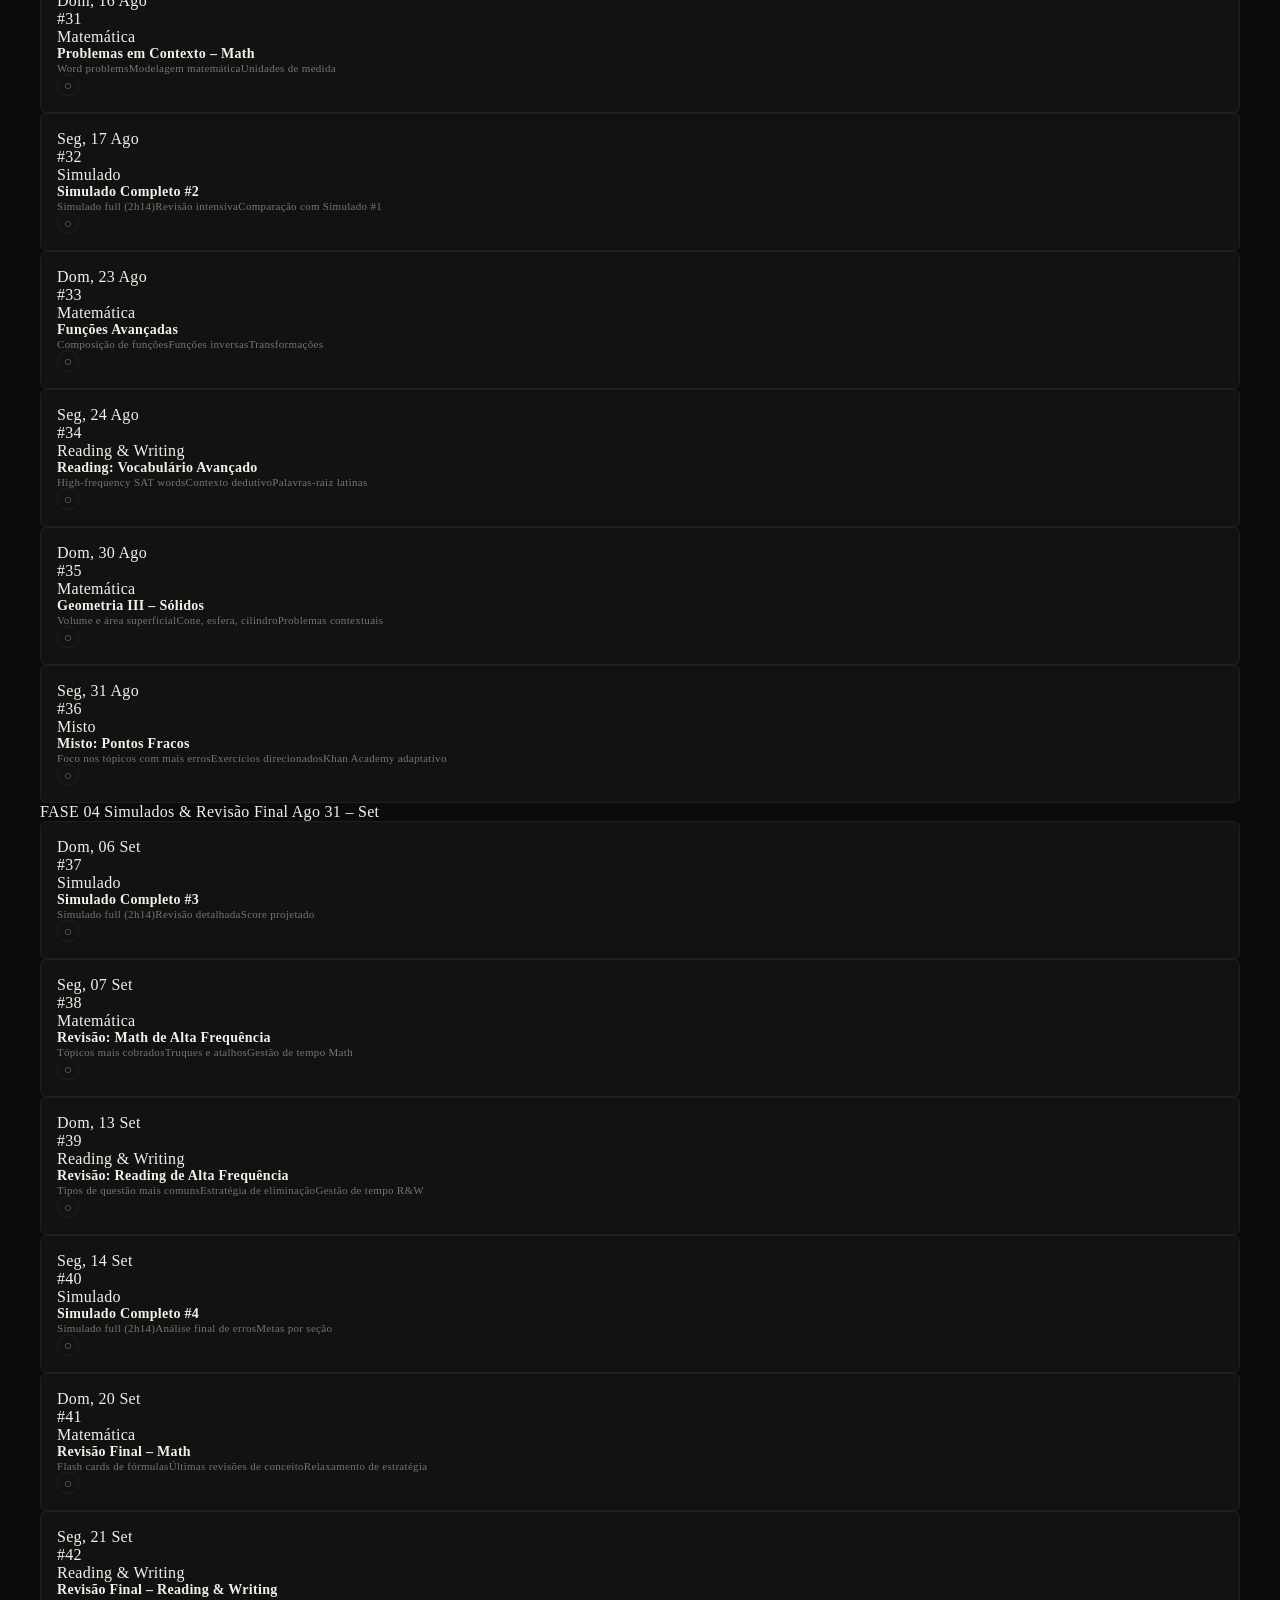
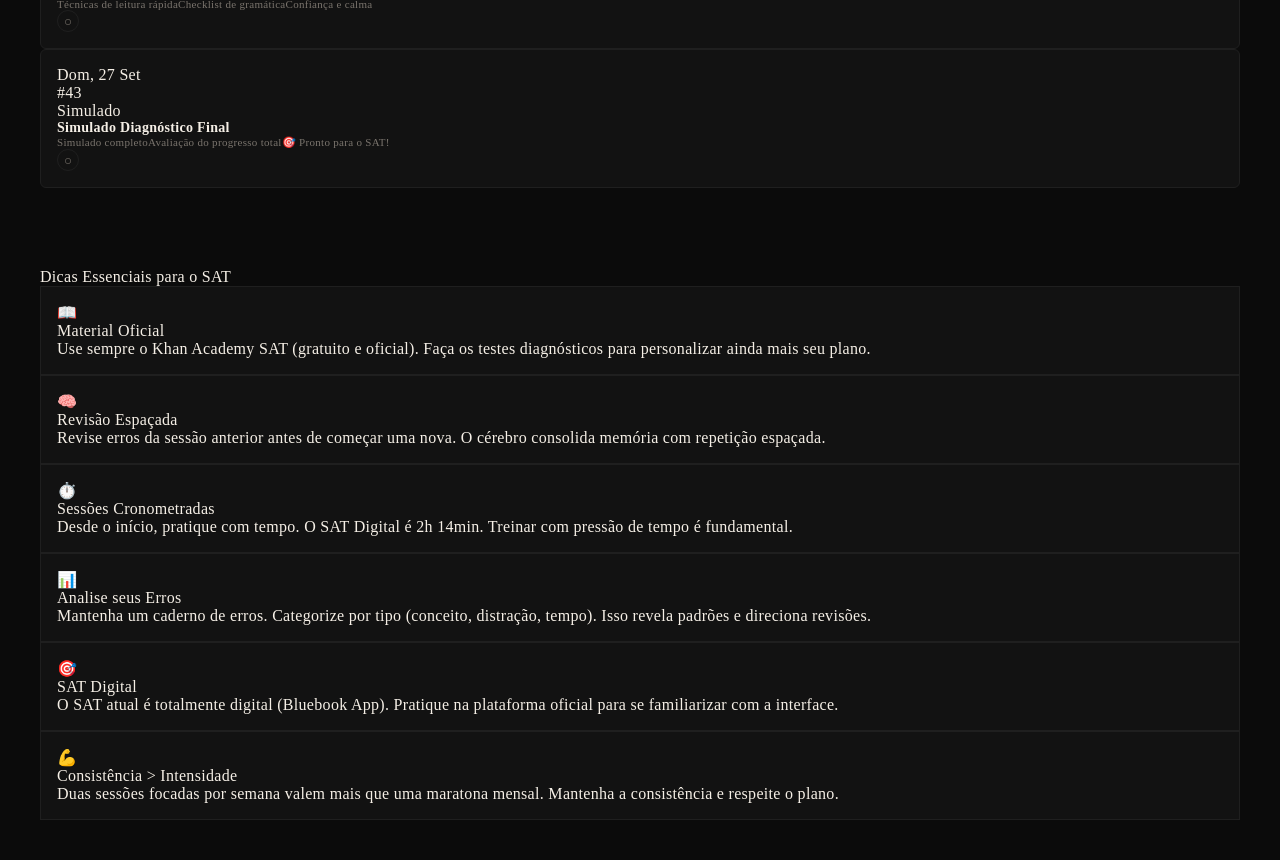
==== commit 8a56c95d: "Update index.html" ====
--- a/index.html
+++ b/index.html
@@ -7,415 +7,188 @@
 <title>Plano de Estudos SAT 2026</title>
 <link href="https://fonts.googleapis.com/css2?family=Playfair+Display:wght@400;700;900&family=DM+Mono:wght@300;400;500&family=Lora:ital,wght@0,400;0,600;1,400&display=swap" rel="stylesheet">
 <style>
-  :root {
-    --bg: #0d0d0d;
-    --surface: #141414;
-    --surface2: #1c1c1c;
-    --border: #2a2a2a;
-    --accent: #c8a96e;
-    --accent2: #7ec8a9;
-    --accent3: #c87e7e;
-    --accent4: #7e9ec8;
-    --text: #e8e2d9;
-    --muted: #6b6560;
-    --phase1: #c8a96e;
-    --phase2: #7ec8a9;
-    --phase3: #7e9ec8;
-    --phase4: #c87e7e;
+:root {
+  --bg: #0b0b0b;
+  --surface: #121212;
+  --surface2: #181818;
+  --border: #1f1f1f;
+  --accent: #d4b06a;
+  --text: #f5efe6;
+  --muted: #7a746d;
+}
+
+/* RESET */
+* {
+  margin: 0;
+  padding: 0;
+  box-sizing: border-box;
+}
+
+/* BODY */
+body {
+  background: var(--bg);
+  color: var(--text);
+  font-family: 'Lora', serif;
+  letter-spacing: 0.3px;
+}
+
+/* HEADER PREMIUM */
+.premium-header {
+  display: flex;
+  justify-content: space-between;
+  align-items: center;
+  padding: 24px 40px;
+  border-bottom: 1px solid var(--border);
+}
+
+.logo {
+  font-family: 'Playfair Display', serif;
+  font-size: 20px;
+  letter-spacing: 1px;
+}
+
+nav a {
+  font-family: 'DM Mono', monospace;
+  font-size: 11px;
+  letter-spacing: 2px;
+  margin-left: 24px;
+  text-decoration: none;
+  color: var(--muted);
+  text-transform: uppercase;
+  transition: 0.3s;
+}
+
+nav a:hover {
+  color: var(--accent);
+}
+
+/* HERO */
+.hero-premium {
+  padding: 120px 40px 80px;
+  max-width: 700px;
+}
+
+.hero-premium h1 {
+  font-family: 'Playfair Display', serif;
+  font-size: clamp(40px, 7vw, 72px);
+  font-weight: 900;
+  line-height: 1.05;
+  letter-spacing: -1.5px;
+}
+
+.hero-premium p {
+  margin-top: 20px;
+  color: var(--muted);
+  font-size: 15px;
+}
+
+.btn-premium {
+  display: inline-block;
+  margin-top: 30px;
+  padding: 10px 22px;
+  border: 1px solid var(--accent);
+  color: var(--accent);
+  text-decoration: none;
+  font-family: 'DM Mono', monospace;
+  font-size: 11px;
+  letter-spacing: 2px;
+  transition: 0.3s;
+}
+
+.btn-premium:hover {
+  background: var(--accent);
+  color: #0b0b0b;
+}
+
+/* SECTIONS */
+section {
+  margin-bottom: 80px;
+}
+
+/* CONTAINERS */
+.sessions-container,
+.filters,
+.legend,
+.progress-bar-wrap,
+.tips-section {
+  padding: 40px;
+}
+
+/* CARDS */
+.session-card {
+  background: var(--surface);
+  border: 1px solid var(--border);
+  border-radius: 6px;
+  padding: 16px;
+  transition: 0.3s;
+}
+
+.session-card:hover {
+  border-color: #333;
+  transform: translateY(-3px);
+}
+
+/* TEXTOS */
+h1, h2, h3 {
+  font-family: 'Playfair Display', serif;
+}
+
+.session-title {
+  font-size: 14px;
+  font-weight: 600;
+}
+
+.session-topics {
+  font-size: 11px;
+  color: var(--muted);
+}
+
+/* BOTÃO CHECK */
+.check-btn {
+  border: 1px solid var(--border);
+  background: none;
+  color: var(--muted);
+  border-radius: 50%;
+  width: 22px;
+  height: 22px;
+}
+
+.check-btn:hover {
+  border-color: var(--accent);
+  color: var(--accent);
+}
+
+/* PROGRESS BAR */
+.progress-track {
+  height: 4px;
+  background: var(--border);
+}
+
+.progress-fill {
+  background: linear-gradient(90deg, #d4b06a, #7ec8a9, #7e9ec8);
+}
+
+/* TIPS */
+.tip-card {
+  background: var(--surface);
+  border: 1px solid var(--border);
+  padding: 16px;
+}
+
+/* RESPONSIVO */
+@media (max-width: 600px) {
+  .premium-header,
+  .hero-premium,
+  .sessions-container,
+  .filters,
+  .legend,
+  .tips-section {
+    padding: 20px;
   }
 
-- { margin: 0; padding: 0; box-sizing: border-box; }
-
-body {
-background: var(–bg);
-color: var(–text);
-font-family: ‘Lora’, Georgia, serif;
-min-height: 100vh;
-overflow-x: hidden;
-}
-
-/* HEADER */
-header {
-position: relative;
-padding: 60px 40px 40px;
-border-bottom: 1px solid var(–border);
-overflow: hidden;
-}
-
-header::before {
-content: ‘SAT’;
-position: absolute;
-right: -20px;
-top: -30px;
-font-family: ‘Playfair Display’, serif;
-font-size: 260px;
-font-weight: 900;
-color: #ffffff06;
-line-height: 1;
-pointer-events: none;
-user-select: none;
-}
-
-.header-tag {
-font-family: ‘DM Mono’, monospace;
-font-size: 11px;
-letter-spacing: 3px;
-color: var(–accent);
-text-transform: uppercase;
-margin-bottom: 12px;
-}
-
-h1 {
-font-family: ‘Playfair Display’, serif;
-font-size: clamp(32px, 6vw, 64px);
-font-weight: 900;
-line-height: 1.05;
-letter-spacing: -1px;
-color: var(–text);
-}
-
-h1 span { color: var(–accent); }
-
-.header-meta {
-margin-top: 20px;
-display: flex;
-gap: 32px;
-flex-wrap: wrap;
-}
-
-.meta-pill {
-background: var(–surface2);
-border: 1px solid var(–border);
-border-radius: 4px;
-padding: 8px 16px;
-font-family: ‘DM Mono’, monospace;
-font-size: 12px;
-color: var(–muted);
-}
-
-.meta-pill strong { color: var(–text); }
-
-/* PHASE LEGEND */
-.legend {
-display: flex;
-gap: 20px;
-padding: 24px 40px;
-border-bottom: 1px solid var(–border);
-flex-wrap: wrap;
-background: var(–surface);
-}
-
-.legend-item {
-display: flex;
-align-items: center;
-gap: 8px;
-font-family: ‘DM Mono’, monospace;
-font-size: 11px;
-color: var(–muted);
-cursor: pointer;
-transition: color .2s;
-}
-
-.legend-item:hover { color: var(–text); }
-
-.legend-dot {
-width: 10px; height: 10px;
-border-radius: 50%;
-flex-shrink: 0;
-}
-
-/* FILTERS */
-.filters {
-padding: 20px 40px;
-display: flex;
-gap: 10px;
-flex-wrap: wrap;
-align-items: center;
-border-bottom: 1px solid var(–border);
-}
-
-.filter-label {
-font-family: ‘DM Mono’, monospace;
-font-size: 11px;
-color: var(–muted);
-letter-spacing: 2px;
-text-transform: uppercase;
-margin-right: 8px;
-}
-
-.filter-btn {
-background: none;
-border: 1px solid var(–border);
-color: var(–muted);
-font-family: ‘DM Mono’, monospace;
-font-size: 11px;
-padding: 6px 14px;
-border-radius: 3px;
-cursor: pointer;
-transition: all .2s;
-letter-spacing: 1px;
-}
-
-.filter-btn:hover, .filter-btn.active {
-border-color: var(–accent);
-color: var(–accent);
-background: rgba(200,169,110,0.06);
-}
-
-/* PROGRESS */
-.progress-bar-wrap {
-padding: 16px 40px;
-background: var(–surface);
-border-bottom: 1px solid var(–border);
-display: flex;
-align-items: center;
-gap: 16px;
-}
-
-.progress-label {
-font-family: ‘DM Mono’, monospace;
-font-size: 11px;
-color: var(–muted);
-white-space: nowrap;
-}
-
-.progress-track {
-flex: 1;
-height: 4px;
-background: var(–border);
-border-radius: 2px;
-overflow: hidden;
-}
-
-.progress-fill {
-height: 100%;
-background: linear-gradient(90deg, var(–phase1), var(–phase2), var(–phase3), var(–phase4));
-border-radius: 2px;
-transition: width .5s ease;
-}
-
-.progress-pct {
-font-family: ‘DM Mono’, monospace;
-font-size: 12px;
-color: var(–accent);
-white-space: nowrap;
-}
-
-/* SESSIONS GRID */
-.sessions-container {
-padding: 32px 40px;
-}
-
-.phase-section {
-margin-bottom: 48px;
-}
-
-.phase-header {
-display: flex;
-align-items: baseline;
-gap: 16px;
-margin-bottom: 20px;
-padding-bottom: 12px;
-border-bottom: 1px solid var(–border);
-}
-
-.phase-num {
-font-family: ‘DM Mono’, monospace;
-font-size: 11px;
-letter-spacing: 2px;
-color: var(–muted);
-}
-
-.phase-title {
-font-family: ‘Playfair Display’, serif;
-font-size: 22px;
-font-weight: 700;
-}
-
-.phase-range {
-font-family: ‘DM Mono’, monospace;
-font-size: 11px;
-color: var(–muted);
-margin-left: auto;
-}
-
-.sessions-grid {
-display: grid;
-grid-template-columns: repeat(auto-fill, minmax(280px, 1fr));
-gap: 12px;
-}
-
-/* SESSION CARD */
-.session-card {
-background: var(–surface);
-border: 1px solid var(–border);
-border-radius: 6px;
-padding: 16px 18px;
-cursor: pointer;
-transition: all .2s;
-position: relative;
-overflow: hidden;
-}
-
-.session-card::before {
-content: ‘’;
-position: absolute;
-left: 0; top: 0; bottom: 0;
-width: 3px;
-border-radius: 3px 0 0 3px;
-}
-
-.session-card.phase-1::before { background: var(–phase1); }
-.session-card.phase-2::before { background: var(–phase2); }
-.session-card.phase-3::before { background: var(–phase3); }
-.session-card.phase-4::before { background: var(–phase4); }
-
-.session-card:hover {
-border-color: #3a3a3a;
-transform: translateY(-1px);
-background: var(–surface2);
-}
-
-.session-card.done {
-opacity: 0.5;
-}
-
-.session-card.done .session-title {
-text-decoration: line-through;
-text-decoration-color: var(–muted);
-}
-
-.session-top {
-display: flex;
-justify-content: space-between;
-align-items: flex-start;
-margin-bottom: 10px;
-}
-
-.session-date {
-font-family: ‘DM Mono’, monospace;
-font-size: 11px;
-color: var(–muted);
-}
-
-.session-type {
-font-family: ‘DM Mono’, monospace;
-font-size: 10px;
-letter-spacing: 1px;
-padding: 3px 8px;
-border-radius: 2px;
-text-transform: uppercase;
-}
-
-.type-math { background: rgba(126,158,200,0.15); color: var(–accent4); }
-.type-reading { background: rgba(126,200,169,0.15); color: var(–accent2); }
-.type-mixed { background: rgba(200,169,110,0.15); color: var(–accent); }
-.type-simulado { background: rgba(200,126,126,0.15); color: var(–accent3); }
-
-.session-num {
-font-family: ‘DM Mono’, monospace;
-font-size: 10px;
-color: var(–muted);
-}
-
-.session-title {
-font-family: ‘Lora’, serif;
-font-size: 14px;
-font-weight: 600;
-color: var(–text);
-margin-bottom: 6px;
-line-height: 1.35;
-}
-
-.session-topics {
-font-family: ‘DM Mono’, monospace;
-font-size: 10px;
-color: var(–muted);
-line-height: 1.7;
-}
-
-.session-topics span {
-display: inline-block;
-margin-right: 6px;
-}
-
-.session-topics span::before { content: ’· ’; }
-
-.check-btn {
-position: absolute;
-right: 12px;
-bottom: 12px;
-width: 22px; height: 22px;
-border-radius: 50%;
-border: 1px solid var(–border);
-background: none;
-cursor: pointer;
-display: flex; align-items: center; justify-content: center;
-transition: all .2s;
-color: var(–muted);
-font-size: 11px;
-}
-
-.check-btn:hover { border-color: var(–accent2); color: var(–accent2); }
-.session-card.done .check-btn {
-background: var(–accent2);
-border-color: var(–accent2);
-color: #0d0d0d;
-}
-
-/* TIPS PANEL */
-.tips-section {
-padding: 0 40px 40px;
-}
-
-.tips-title {
-font-family: ‘Playfair Display’, serif;
-font-size: 20px;
-margin-bottom: 16px;
-padding-bottom: 12px;
-border-bottom: 1px solid var(–border);
-}
-
-.tips-grid {
-display: grid;
-grid-template-columns: repeat(auto-fill, minmax(240px, 1fr));
-gap: 12px;
-}
-
-.tip-card {
-background: var(–surface);
-border: 1px solid var(–border);
-border-radius: 6px;
-padding: 16px;
-}
-
-.tip-icon {
-font-size: 20px;
-margin-bottom: 8px;
-}
-
-.tip-title {
-font-family: ‘DM Mono’, monospace;
-font-size: 11px;
-letter-spacing: 1px;
-color: var(–accent);
-margin-bottom: 6px;
-text-transform: uppercase;
-}
-
-.tip-text {
-font-size: 13px;
-color: var(–muted);
-line-height: 1.6;
-}
-
-/* HIDDEN */
-.session-card.hidden { display: none; }
-
-@media (max-width: 600px) {
-header, .sessions-container, .filters, .tips-section, .progress-bar-wrap, .legend { padding-left: 20px; padding-right: 20px; }
-h1 { font-size: 28px; }
-header::before { font-size: 140px; }
+  .hero-premium h1 {
+    font-size: 32px;
+  }
 }
 </style>
 
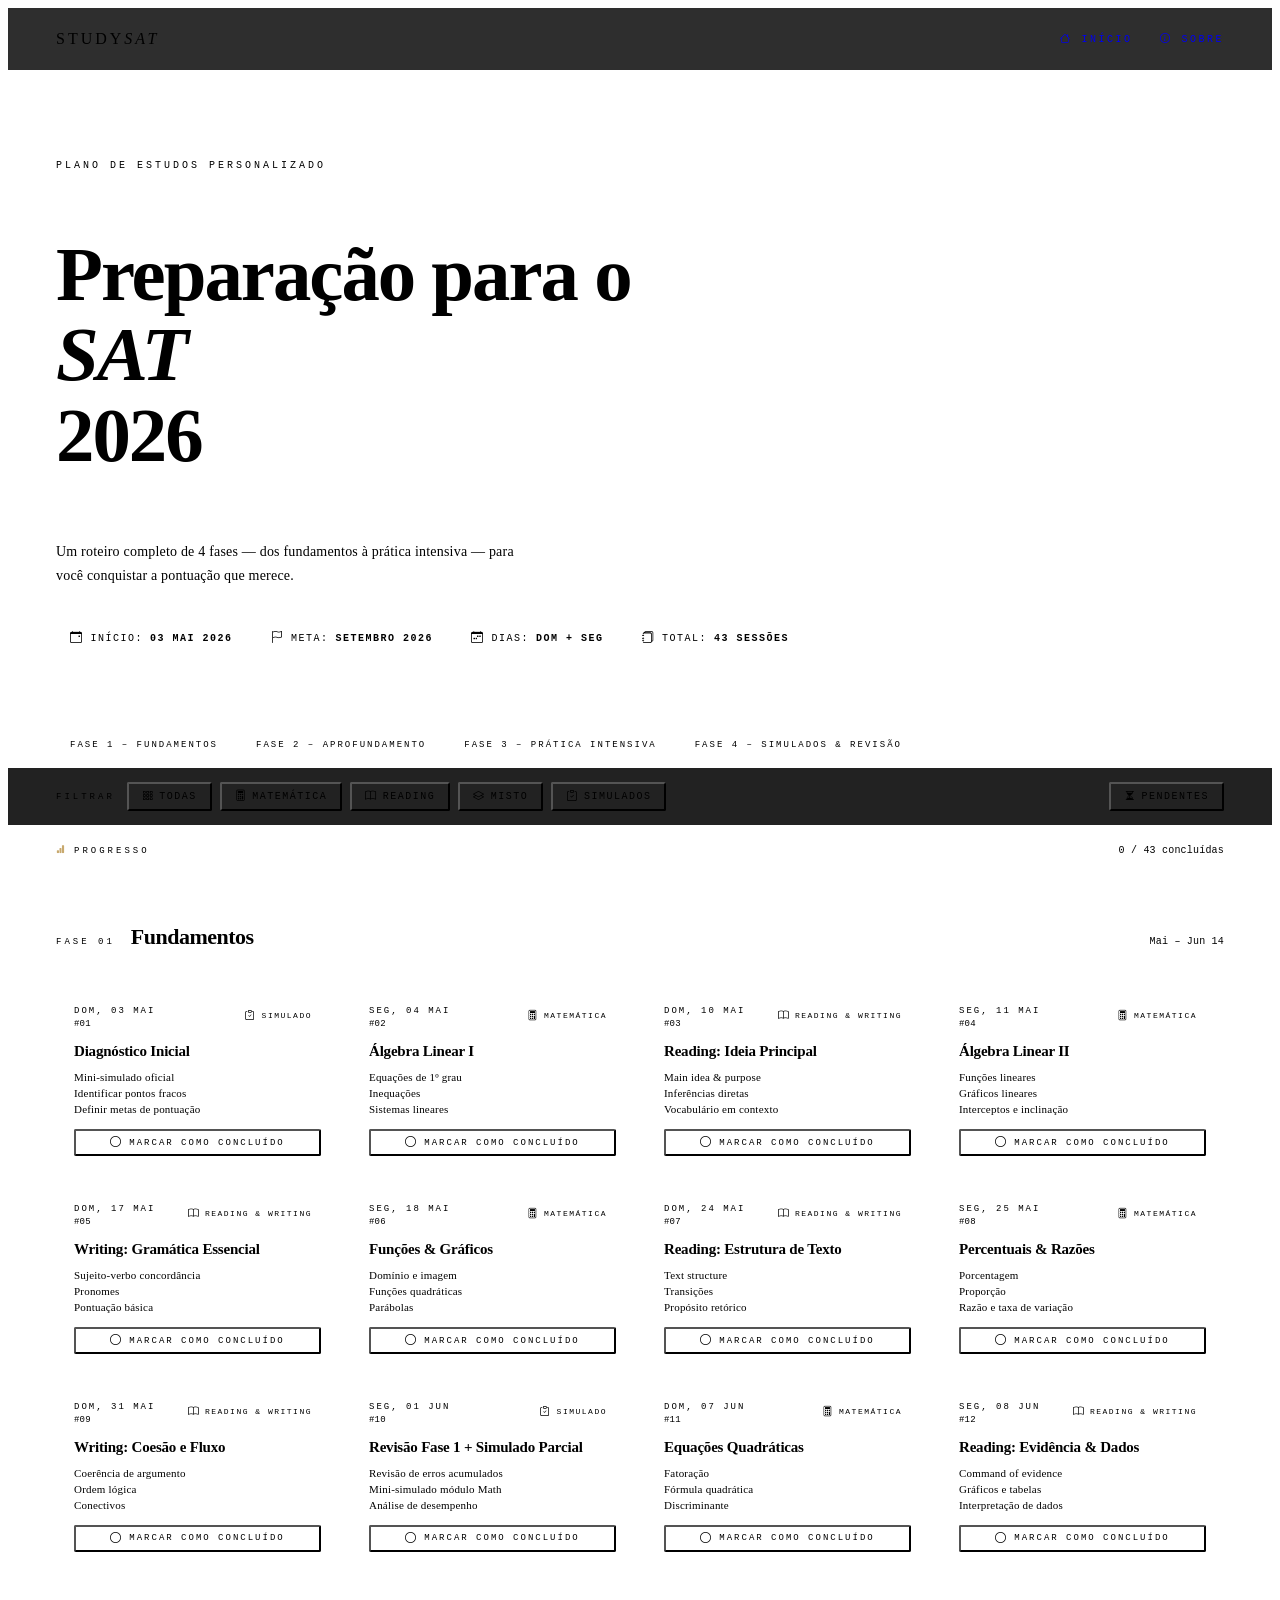
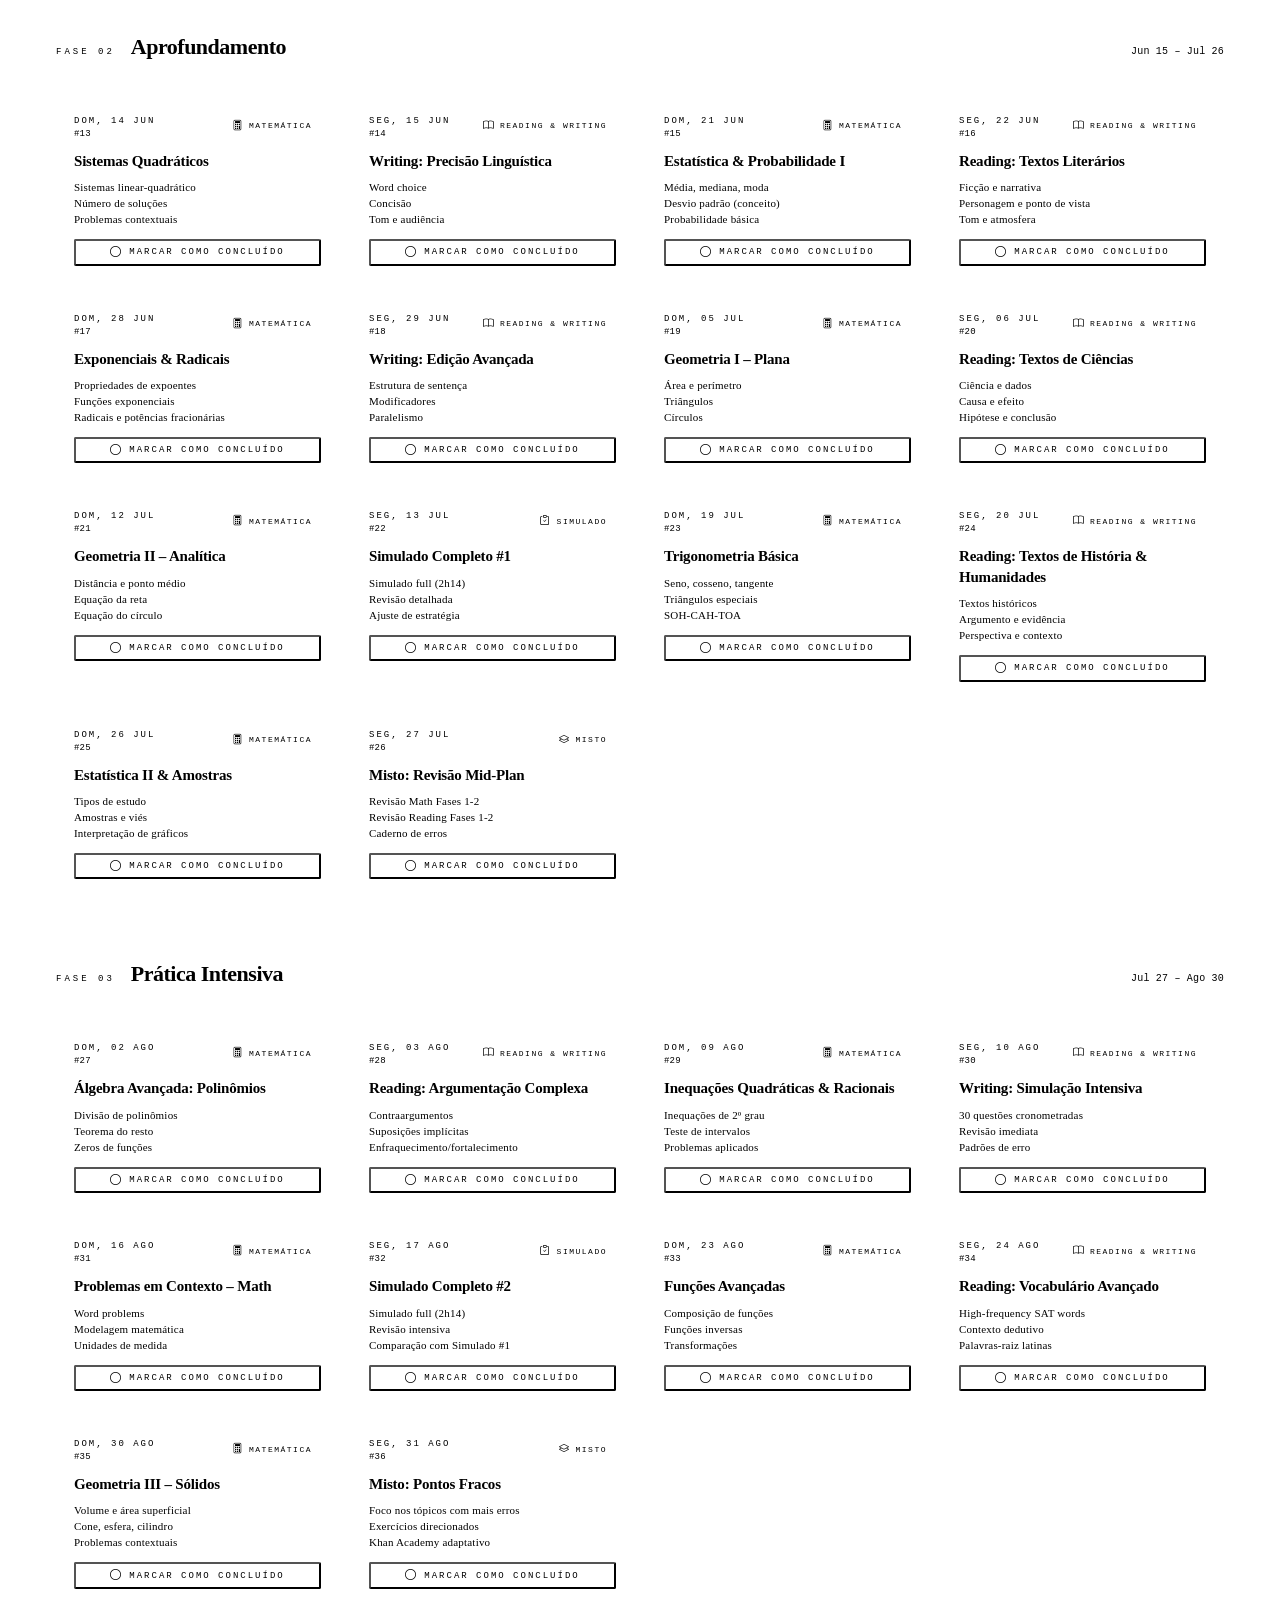
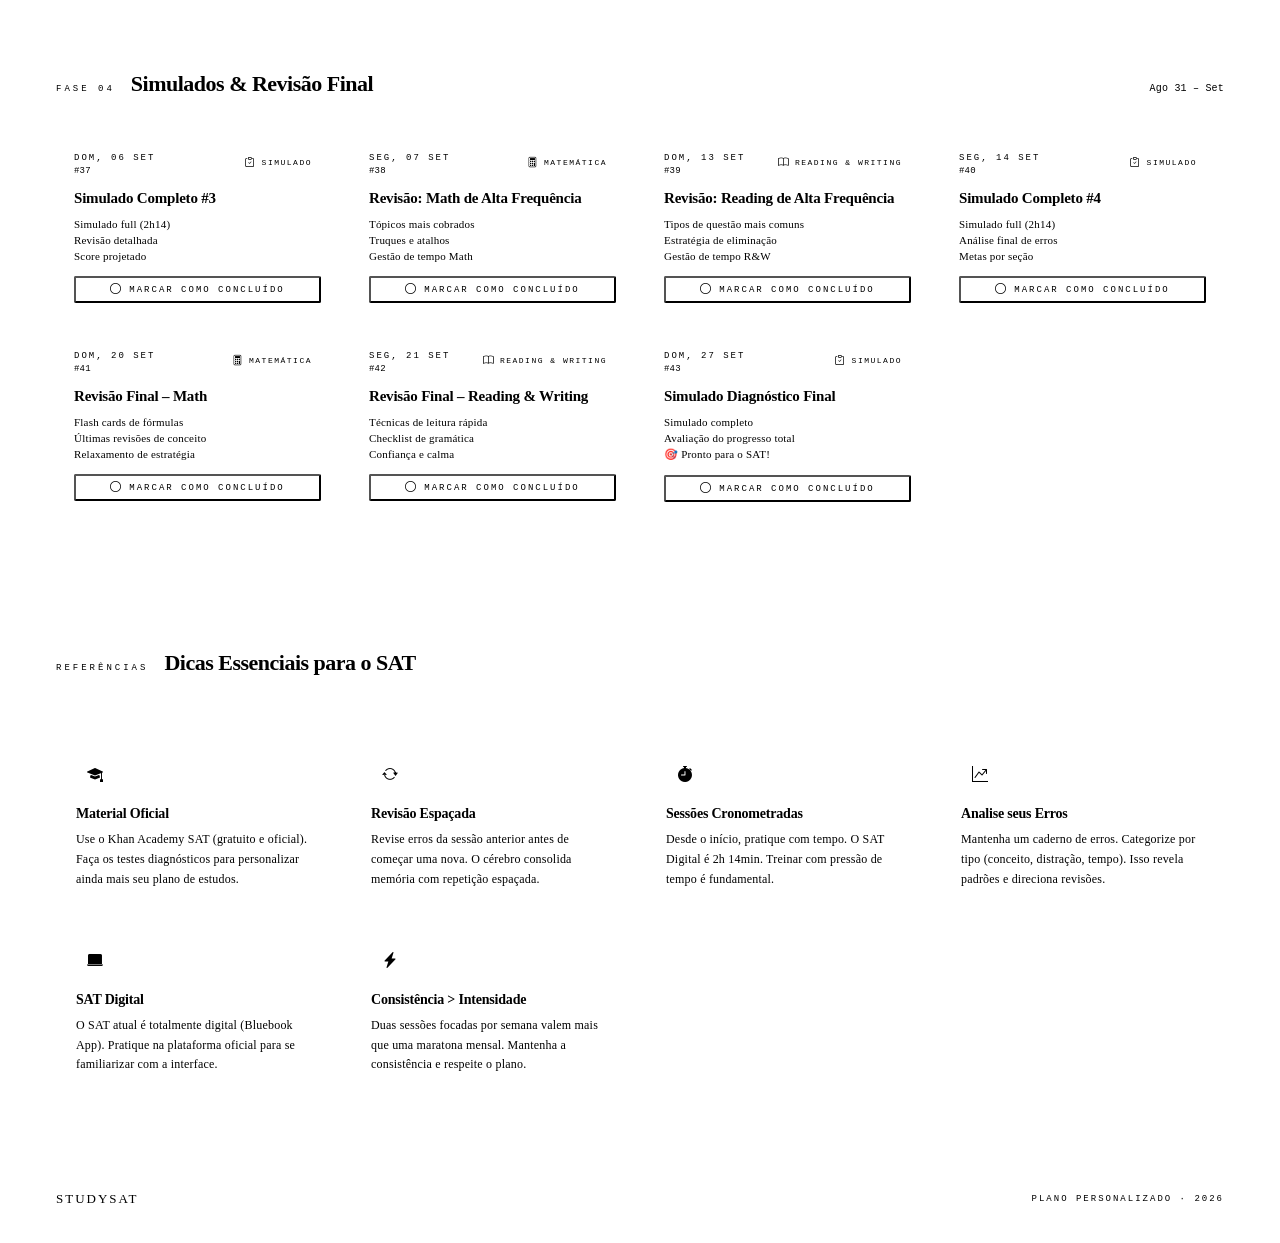
==== commit d54a4c11: "Atualizar o index.html" ====
--- a/index.html
+++ b/index.html
@@ -5,210 +5,756 @@
 <meta charset="UTF-8">
 <meta name="viewport" content="width=device-width, initial-scale=1.0">
 <title>Plano de Estudos SAT 2026</title>
-<link href="https://fonts.googleapis.com/css2?family=Playfair+Display:wght@400;700;900&family=DM+Mono:wght@300;400;500&family=Lora:ital,wght@0,400;0,600;1,400&display=swap" rel="stylesheet">
+<link href="https://fonts.googleapis.com/css2?family=Playfair+Display:ital,wght@0,400;0,700;0,900;1,400&family=DM+Mono:wght@300;400;500&family=Lora:ital,wght@0,400;0,600;1,400&display=swap" rel="stylesheet">
+<link rel="stylesheet" href="https://cdn.jsdelivr.net/npm/bootstrap-icons@1.11.3/font/bootstrap-icons.min.css">
 <style>
 :root {
-  --bg: #0b0b0b;
-  --surface: #121212;
-  --surface2: #181818;
-  --border: #1f1f1f;
-  --accent: #d4b06a;
-  --text: #f5efe6;
-  --muted: #7a746d;
-}
-
-/* RESET */
-* {
-  margin: 0;
-  padding: 0;
-  box-sizing: border-box;
-}
-
-/* BODY */
+  --bg: #0a0a0a;
+  --surface: #111111;
+  --surface2: #161616;
+  --surface3: #1c1c1c;
+  --border: #222222;
+  --border2: #2a2a2a;
+  --accent: #c8a96e;
+  --accent-dim: rgba(200,169,110,0.12);
+  --text: #f0e8dc;
+  --muted: #6b6560;
+  --muted2: #4a4540;
+
+–phase1: #c8a96e;
+–phase2: #6eb8a0;
+–phase3: #6e8fc8;
+–phase4: #b86e9e;
+
+–phase1-dim: rgba(200,169,110,0.1);
+–phase2-dim: rgba(110,184,160,0.1);
+–phase3-dim: rgba(110,143,200,0.1);
+–phase4-dim: rgba(184,110,158,0.1);
+}
+
+- { margin: 0; padding: 0; box-sizing: border-box; }
+
+html { scroll-behavior: smooth; }
+
 body {
-  background: var(--bg);
-  color: var(--text);
-  font-family: 'Lora', serif;
-  letter-spacing: 0.3px;
-}
-
-/* HEADER PREMIUM */
-.premium-header {
-  display: flex;
-  justify-content: space-between;
-  align-items: center;
-  padding: 24px 40px;
-  border-bottom: 1px solid var(--border);
+background: var(–bg);
+color: var(–text);
+font-family: ‘Lora’, serif;
+letter-spacing: 0.2px;
+min-height: 100vh;
+overflow-x: hidden;
+}
+
+/* ── NOISE OVERLAY ── */
+body::before {
+content: ‘’;
+position: fixed;
+inset: 0;
+background-image: url(“data:image/svg+xml,%3Csvg viewBox=‘0 0 256 256’ xmlns=‘http://www.w3.org/2000/svg’%3E%3Cfilter id=‘noise’%3E%3CfeTurbulence type=‘fractalNoise’ baseFrequency=‘0.9’ numOctaves=‘4’ stitchTiles=‘stitch’/%3E%3C/filter%3E%3Crect width=‘100%25’ height=‘100%25’ filter=‘url(%23noise)’ opacity=‘0.04’/%3E%3C/svg%3E”);
+pointer-events: none;
+z-index: 0;
+opacity: 0.4;
+}
+
+/* ── HEADER ── */
+.site-header {
+position: relative;
+z-index: 10;
+display: flex;
+justify-content: space-between;
+align-items: center;
+padding: 22px 48px;
+border-bottom: 1px solid var(–border);
+background: rgba(10,10,10,0.85);
+backdrop-filter: blur(12px);
+-webkit-backdrop-filter: blur(12px);
+position: sticky;
+top: 0;
 }
 
 .logo {
-  font-family: 'Playfair Display', serif;
-  font-size: 20px;
-  letter-spacing: 1px;
-}
-
-nav a {
-  font-family: 'DM Mono', monospace;
-  font-size: 11px;
-  letter-spacing: 2px;
-  margin-left: 24px;
-  text-decoration: none;
-  color: var(--muted);
-  text-transform: uppercase;
-  transition: 0.3s;
-}
-
-nav a:hover {
-  color: var(--accent);
-}
-
-/* HERO */
-.hero-premium {
-  padding: 120px 40px 80px;
-  max-width: 700px;
-}
-
-.hero-premium h1 {
-  font-family: 'Playfair Display', serif;
-  font-size: clamp(40px, 7vw, 72px);
-  font-weight: 900;
-  line-height: 1.05;
-  letter-spacing: -1.5px;
-}
-
-.hero-premium p {
-  margin-top: 20px;
-  color: var(--muted);
-  font-size: 15px;
-}
-
-.btn-premium {
-  display: inline-block;
-  margin-top: 30px;
-  padding: 10px 22px;
-  border: 1px solid var(--accent);
-  color: var(--accent);
-  text-decoration: none;
-  font-family: 'DM Mono', monospace;
-  font-size: 11px;
-  letter-spacing: 2px;
-  transition: 0.3s;
-}
-
-.btn-premium:hover {
-  background: var(--accent);
-  color: #0b0b0b;
-}
-
-/* SECTIONS */
-section {
-  margin-bottom: 80px;
-}
-
-/* CONTAINERS */
-.sessions-container,
-.filters,
+font-family: ‘Playfair Display’, serif;
+font-size: 16px;
+letter-spacing: 3px;
+text-transform: uppercase;
+color: var(–accent);
+}
+
+.logo span {
+color: var(–text);
+font-style: italic;
+}
+
+.header-nav {
+display: flex;
+gap: 28px;
+align-items: center;
+}
+
+.header-nav a {
+font-family: ‘DM Mono’, monospace;
+font-size: 10px;
+letter-spacing: 2.5px;
+text-transform: uppercase;
+text-decoration: none;
+color: var(–muted);
+transition: color 0.25s;
+}
+
+.header-nav a:hover { color: var(–accent); }
+
+/* ── HERO ── */
+.hero {
+position: relative;
+padding: 90px 48px 70px;
+border-bottom: 1px solid var(–border);
+overflow: hidden;
+}
+
+.hero::after {
+content: ‘SAT’;
+position: absolute;
+right: -20px;
+top: 50%;
+transform: translateY(-50%);
+font-family: ‘Playfair Display’, serif;
+font-size: clamp(120px, 18vw, 240px);
+font-weight: 900;
+color: rgba(200,169,110,0.04);
+pointer-events: none;
+line-height: 1;
+letter-spacing: -8px;
+user-select: none;
+}
+
+.hero-tag {
+font-family: ‘DM Mono’, monospace;
+font-size: 10px;
+letter-spacing: 3px;
+text-transform: uppercase;
+color: var(–accent);
+margin-bottom: 20px;
+display: flex;
+align-items: center;
+gap: 10px;
+}
+
+.hero-tag::before {
+content: ‘’;
+display: block;
+width: 24px;
+height: 1px;
+background: var(–accent);
+}
+
+.hero h1 {
+font-family: ‘Playfair Display’, serif;
+font-size: clamp(38px, 6vw, 80px);
+font-weight: 900;
+line-height: 1.05;
+letter-spacing: -2px;
+max-width: 700px;
+}
+
+.hero h1 em {
+font-style: italic;
+color: var(–accent);
+}
+
+.hero-sub {
+margin-top: 18px;
+color: var(–muted);
+font-size: 14px;
+max-width: 460px;
+line-height: 1.7;
+}
+
+.hero-meta {
+display: flex;
+flex-wrap: wrap;
+gap: 10px;
+margin-top: 36px;
+}
+
+.meta-pill {
+font-family: ‘DM Mono’, monospace;
+font-size: 10px;
+letter-spacing: 1.5px;
+text-transform: uppercase;
+padding: 7px 14px;
+border: 1px solid var(–border2);
+color: var(–muted);
+border-radius: 2px;
+display: flex;
+align-items: center;
+gap: 7px;
+transition: 0.25s;
+}
+
+.meta-pill i { color: var(–accent); font-size: 12px; }
+.meta-pill strong { color: var(–text); }
+.meta-pill:hover { border-color: var(–accent); color: var(–text); }
+
+/* ── CONTROLS ── */
+.controls-bar {
+position: sticky;
+top: 65px;
+z-index: 9;
+background: rgba(10,10,10,0.9);
+backdrop-filter: blur(10px);
+-webkit-backdrop-filter: blur(10px);
+border-bottom: 1px solid var(–border);
+padding: 14px 48px;
+display: flex;
+align-items: center;
+gap: 8px;
+flex-wrap: wrap;
+}
+
+.filter-label {
+font-family: ‘DM Mono’, monospace;
+font-size: 9px;
+letter-spacing: 3px;
+text-transform: uppercase;
+color: var(–muted2);
+margin-right: 4px;
+}
+
+.filter-btn {
+font-family: ‘DM Mono’, monospace;
+font-size: 10px;
+letter-spacing: 1.5px;
+text-transform: uppercase;
+padding: 6px 13px;
+border: 1px solid var(–border2);
+background: none;
+color: var(–muted);
+cursor: pointer;
+border-radius: 2px;
+transition: 0.2s;
+display: flex;
+align-items: center;
+gap: 5px;
+}
+
+.filter-btn:hover { border-color: var(–accent); color: var(–accent); }
+.filter-btn.active { border-color: var(–accent); color: var(–accent); background: var(–accent-dim); }
+
+.filter-btn i { font-size: 11px; }
+
+.pending-btn {
+margin-left: auto;
+border-color: var(–border2);
+}
+
+/* ── PROGRESS ── */
+.progress-wrap {
+padding: 20px 48px;
+display: flex;
+align-items: center;
+gap: 16px;
+border-bottom: 1px solid var(–border);
+}
+
+.progress-label {
+font-family: ‘DM Mono’, monospace;
+font-size: 9px;
+letter-spacing: 3px;
+text-transform: uppercase;
+color: var(–muted);
+white-space: nowrap;
+}
+
+.progress-track {
+flex: 1;
+height: 3px;
+background: var(–border2);
+border-radius: 2px;
+overflow: hidden;
+}
+
+.progress-fill {
+height: 100%;
+border-radius: 2px;
+background: linear-gradient(90deg, var(–phase1), var(–phase2), var(–phase3), var(–phase4));
+transition: width 0.6s cubic-bezier(0.4, 0, 0.2, 1);
+}
+
+.progress-pct {
+font-family: ‘DM Mono’, monospace;
+font-size: 10px;
+color: var(–accent);
+white-space: nowrap;
+}
+
+/* ── LEGEND ── */
+.legend {
+padding: 18px 48px;
+display: flex;
+gap: 24px;
+flex-wrap: wrap;
+border-bottom: 1px solid var(–border);
+}
+
+.legend-item {
+display: flex;
+align-items: center;
+gap: 8px;
+font-family: ‘DM Mono’, monospace;
+font-size: 9px;
+letter-spacing: 2px;
+text-transform: uppercase;
+color: var(–muted);
+}
+
+.legend-dot {
+width: 6px;
+height: 6px;
+border-radius: 50%;
+}
+
+/* ── MAIN CONTENT ── */
+.main-content {
+padding: 48px;
+}
+
+/* ── PHASE SECTION ── */
+.phase-section {
+margin-bottom: 64px;
+animation: fadeUp 0.5s ease both;
+}
+
+@keyframes fadeUp {
+from { opacity: 0; transform: translateY(20px); }
+to { opacity: 1; transform: translateY(0); }
+}
+
+.phase-header {
+display: flex;
+align-items: baseline;
+gap: 16px;
+margin-bottom: 24px;
+padding-bottom: 14px;
+border-bottom: 1px solid var(–border);
+}
+
+.phase-num {
+font-family: ‘DM Mono’, monospace;
+font-size: 9px;
+letter-spacing: 3px;
+text-transform: uppercase;
+color: var(–muted2);
+}
+
+.phase-title {
+font-family: ‘Playfair Display’, serif;
+font-size: 22px;
+font-weight: 700;
+letter-spacing: -0.5px;
+}
+
+.phase-range {
+font-family: ‘DM Mono’, monospace;
+font-size: 10px;
+color: var(–muted);
+margin-left: auto;
+}
+
+/* ── SESSION GRID ── */
+.sessions-grid {
+display: grid;
+grid-template-columns: repeat(auto-fill, minmax(280px, 1fr));
+gap: 12px;
+}
+
+/* ── SESSION CARD ── */
+.session-card {
+position: relative;
+background: var(–surface);
+border: 1px solid var(–border);
+border-radius: 4px;
+padding: 18px;
+cursor: pointer;
+transition: border-color 0.25s, transform 0.25s, background 0.25s;
+overflow: hidden;
+}
+
+.session-card::before {
+content: ‘’;
+position: absolute;
+top: 0;
+left: 0;
+width: 3px;
+height: 100%;
+opacity: 0;
+transition: opacity 0.25s;
+}
+
+.session-card.phase-1::before { background: var(–phase1); }
+.session-card.phase-2::before { background: var(–phase2); }
+.session-card.phase-3::before { background: var(–phase3); }
+.session-card.phase-4::before { background: var(–phase4); }
+
+.session-card:hover {
+transform: translateY(-3px);
+background: var(–surface2);
+}
+
+.session-card:hover::before { opacity: 1; }
+
+.session-card.phase-1:hover { border-color: rgba(200,169,110,0.4); }
+.session-card.phase-2:hover { border-color: rgba(110,184,160,0.4); }
+.session-card.phase-3:hover { border-color: rgba(110,143,200,0.4); }
+.session-card.phase-4:hover { border-color: rgba(184,110,158,0.4); }
+
+.session-card.done {
+opacity: 0.5;
+background: var(–surface);
+}
+
+.session-card.done .session-title {
+text-decoration: line-through;
+text-decoration-color: var(–muted2);
+}
+
+/* Card top row */
+.session-top {
+display: flex;
+justify-content: space-between;
+align-items: flex-start;
+margin-bottom: 12px;
+}
+
+.session-date {
+font-family: ‘DM Mono’, monospace;
+font-size: 9px;
+letter-spacing: 2px;
+text-transform: uppercase;
+color: var(–muted);
+}
+
+.session-num {
+font-family: ‘DM Mono’, monospace;
+font-size: 9px;
+color: var(–muted2);
+margin-top: 3px;
+}
+
+.session-type {
+font-family: ‘DM Mono’, monospace;
+font-size: 8px;
+letter-spacing: 1.5px;
+text-transform: uppercase;
+padding: 4px 9px;
+border-radius: 2px;
+display: flex;
+align-items: center;
+gap: 5px;
+}
+
+.session-type i { font-size: 10px; }
+
+.type-math    { color: var(–phase1); background: var(–phase1-dim); }
+.type-reading { color: var(–phase2); background: var(–phase2-dim); }
+.type-mixed   { color: var(–phase3); background: var(–phase3-dim); }
+.type-simulado{ color: var(–phase4); background: var(–phase4-dim); }
+
+/* Card body */
+.session-title {
+font-family: ‘Playfair Display’, serif;
+font-size: 15px;
+font-weight: 600;
+line-height: 1.35;
+margin-bottom: 10px;
+letter-spacing: -0.2px;
+}
+
+.session-topics {
+display: flex;
+flex-direction: column;
+gap: 4px;
+margin-bottom: 14px;
+}
+
+.session-topics span {
+font-size: 11px;
+color: var(–muted);
+display: flex;
+align-items: center;
+gap: 6px;
+}
+
+.session-topics span::before {
+content: ‘’;
+width: 3px;
+height: 3px;
+border-radius: 50%;
+background: var(–muted2);
+flex-shrink: 0;
+}
+
+/* Check button */
+.check-btn {
+display: flex;
+align-items: center;
+gap: 6px;
+font-family: ‘DM Mono’, monospace;
+font-size: 9px;
+letter-spacing: 2px;
+text-transform: uppercase;
+border: 1px solid var(–border2);
+background: none;
+color: var(–muted);
+border-radius: 2px;
+padding: 5px 10px;
+cursor: pointer;
+transition: 0.2s;
+width: 100%;
+justify-content: center;
+}
+
+.check-btn i { font-size: 11px; }
+.check-btn:hover { border-color: var(–accent); color: var(–accent); }
+.session-card.done .check-btn { border-color: var(–phase2); color: var(–phase2); }
+
+/* ── TIPS SECTION ── */
+.tips-section {
+padding: 0 48px 72px;
+}
+
+.tips-header {
+display: flex;
+align-items: baseline;
+gap: 16px;
+margin-bottom: 28px;
+padding-bottom: 14px;
+border-bottom: 1px solid var(–border);
+}
+
+.tips-header-label {
+font-family: ‘DM Mono’, monospace;
+font-size: 9px;
+letter-spacing: 3px;
+text-transform: uppercase;
+color: var(–muted2);
+}
+
+.tips-header h2 {
+font-family: ‘Playfair Display’, serif;
+font-size: 22px;
+font-weight: 700;
+letter-spacing: -0.5px;
+color: var(–text);
+}
+
+.tips-grid {
+display: grid;
+grid-template-columns: repeat(auto-fill, minmax(260px, 1fr));
+gap: 12px;
+}
+
+.tip-card {
+background: var(–surface);
+border: 1px solid var(–border);
+border-radius: 4px;
+padding: 20px;
+transition: 0.25s;
+}
+
+.tip-card:hover {
+border-color: var(–border2);
+background: var(–surface2);
+transform: translateY(-2px);
+}
+
+.tip-icon {
+font-size: 20px;
+margin-bottom: 12px;
+display: flex;
+align-items: center;
+justify-content: center;
+width: 38px;
+height: 38px;
+background: var(–surface3);
+border-radius: 4px;
+border: 1px solid var(–border2);
+color: var(–accent);
+}
+
+.tip-icon i { font-size: 16px; }
+
+.tip-title {
+font-family: ‘Playfair Display’, serif;
+font-size: 14px;
+font-weight: 600;
+margin-bottom: 8px;
+letter-spacing: -0.2px;
+}
+
+.tip-text {
+font-size: 12px;
+color: var(–muted);
+line-height: 1.65;
+}
+
+/* ── FOOTER ── */
+.site-footer {
+border-top: 1px solid var(–border);
+padding: 24px 48px;
+display: flex;
+justify-content: space-between;
+align-items: center;
+flex-wrap: wrap;
+gap: 12px;
+}
+
+.footer-logo {
+font-family: ‘Playfair Display’, serif;
+font-size: 13px;
+letter-spacing: 2px;
+color: var(–accent);
+text-transform: uppercase;
+}
+
+.footer-copy {
+font-family: ‘DM Mono’, monospace;
+font-size: 9px;
+letter-spacing: 2px;
+color: var(–muted2);
+text-transform: uppercase;
+}
+
+/* ── RESPONSIVE ── */
+
+/* Tablet */
+@media (max-width: 900px) {
+.site-header,
+.controls-bar,
+.progress-wrap,
 .legend,
-.progress-bar-wrap,
-.tips-section {
-  padding: 40px;
-}
-
-/* CARDS */
-.session-card {
-  background: var(--surface);
-  border: 1px solid var(--border);
-  border-radius: 6px;
-  padding: 16px;
-  transition: 0.3s;
-}
-
-.session-card:hover {
-  border-color: #333;
-  transform: translateY(-3px);
-}
-
-/* TEXTOS */
-h1, h2, h3 {
-  font-family: 'Playfair Display', serif;
-}
-
-.session-title {
-  font-size: 14px;
-  font-weight: 600;
-}
-
-.session-topics {
-  font-size: 11px;
-  color: var(--muted);
-}
-
-/* BOTÃO CHECK */
-.check-btn {
-  border: 1px solid var(--border);
-  background: none;
-  color: var(--muted);
-  border-radius: 50%;
-  width: 22px;
-  height: 22px;
-}
-
-.check-btn:hover {
-  border-color: var(--accent);
-  color: var(--accent);
-}
-
-/* PROGRESS BAR */
-.progress-track {
-  height: 4px;
-  background: var(--border);
-}
-
-.progress-fill {
-  background: linear-gradient(90deg, #d4b06a, #7ec8a9, #7e9ec8);
-}
-
-/* TIPS */
-.tip-card {
-  background: var(--surface);
-  border: 1px solid var(--border);
-  padding: 16px;
-}
-
-/* RESPONSIVO */
+.main-content,
+.tips-section,
+.site-footer { padding-left: 24px; padding-right: 24px; }
+
+.hero { padding: 70px 24px 55px; }
+.sessions-grid { grid-template-columns: repeat(auto-fill, minmax(240px, 1fr)); }
+.tips-grid { grid-template-columns: repeat(auto-fill, minmax(220px, 1fr)); }
+}
+
+/* Mobile */
 @media (max-width: 600px) {
-  .premium-header,
-  .hero-premium,
-  .sessions-container,
-  .filters,
-  .legend,
-  .tips-section {
-    padding: 20px;
-  }
-
-  .hero-premium h1 {
-    font-size: 32px;
-  }
+/* Global padding */
+.site-header,
+.controls-bar,
+.progress-wrap,
+.legend,
+.main-content,
+.tips-section,
+.site-footer { padding-left: 16px; padding-right: 16px; }
+
+/* Header */
+.site-header { padding-top: 14px; padding-bottom: 14px; }
+.logo { font-size: 13px; }
+.header-nav a { font-size: 9px; letter-spacing: 1.5px; }
+.header-nav { gap: 16px; }
+
+/* Hero */
+.hero { padding: 48px 16px 40px; }
+.hero::after { display: none; }
+.hero h1 { font-size: 30px; letter-spacing: -0.8px; }
+.hero-sub { font-size: 13px; margin-top: 12px; }
+.hero-tag { font-size: 9px; margin-bottom: 14px; }
+
+.hero-meta { gap: 8px; margin-top: 24px; }
+.meta-pill { font-size: 9px; padding: 6px 10px; gap: 5px; }
+
+/* Legend: wrap into 2 columns */
+.legend { gap: 10px 18px; padding-top: 14px; padding-bottom: 14px; }
+.legend-item { font-size: 8px; }
+
+/* Controls bar */
+.controls-bar {
+top: 53px;
+gap: 6px;
+padding-top: 10px;
+padding-bottom: 10px;
+overflow-x: auto;
+flex-wrap: nowrap;
+-webkit-overflow-scrolling: touch;
+scrollbar-width: none;
+}
+.controls-bar::-webkit-scrollbar { display: none; }
+.filter-label { display: none; }
+.filter-btn { font-size: 9px; padding: 5px 10px; white-space: nowrap; flex-shrink: 0; }
+.pending-btn { margin-left: 0; }
+
+/* Progress */
+.progress-wrap { gap: 10px; padding-top: 12px; padding-bottom: 12px; }
+.progress-label { font-size: 8px; letter-spacing: 2px; }
+.progress-pct { font-size: 9px; }
+
+/* Phase sections */
+.main-content { padding-top: 28px; padding-bottom: 28px; }
+.phase-section { margin-bottom: 40px; }
+.phase-header { gap: 10px; margin-bottom: 16px; padding-bottom: 10px; }
+.phase-num { font-size: 8px; }
+.phase-title { font-size: 18px; }
+.phase-range { display: none; }
+
+/* Cards: single column */
+.sessions-grid { grid-template-columns: 1fr; gap: 10px; }
+
+.session-card { padding: 14px; }
+.session-date { font-size: 8px; letter-spacing: 1.5px; }
+.session-num  { font-size: 8px; }
+.session-type { font-size: 7px; padding: 3px 7px; }
+.session-title { font-size: 14px; margin-bottom: 8px; }
+.session-topics span { font-size: 10px; }
+.check-btn { font-size: 8px; padding: 5px 8px; }
+
+/* Tips */
+.tips-section { padding-bottom: 48px; }
+.tips-header h2 { font-size: 18px; }
+.tips-grid { grid-template-columns: 1fr; gap: 10px; }
+.tip-card { padding: 16px; }
+.tip-title { font-size: 13px; }
+.tip-text { font-size: 11px; }
+
+/* Footer */
+.site-footer { padding-top: 18px; padding-bottom: 18px; }
+.footer-logo { font-size: 11px; }
+.footer-copy { font-size: 8px; }
 }
 </style>
 
 </head>
 <body>
 
-<header>
-  <div class="header-tag">▸ Plano de Estudos Personalizado</div>
-  <h1>Preparação para o <span>SAT</span></h1>
- <nav style="margin-top:20px;">
-  <a href="index.html" style="color:#c8a96e; margin-right:15px;">Início</a>
-  <a href="day1.html" style="color:#c8a96e;">Sobre</a>
-</nav>
-  <div class="header-meta">
-    <div class="meta-pill">📅 Início: <strong>03 Mai 2026</strong></div>
-    <div class="meta-pill">🏁 Meta: <strong>Setembro 2026</strong></div>
-    <div class="meta-pill">📆 Dias: <strong>Domingo + Segunda</strong></div>
-    <div class="meta-pill">📚 Total: <strong id="total-sessions">-- sessões</strong></div>
+<!-- ── HEADER ── -->
+
+<header class="site-header">
+  <div class="logo">Study<span>SAT</span></div>
+  <nav class="header-nav">
+    <a href="index.html"><i class="bi bi-house"></i> Início</a>
+    <a href="day1.html"><i class="bi bi-info-circle"></i> Sobre</a>
+  </nav>
+</header>
+
+<!-- ── HERO ── -->
+
+<section class="hero">
+  <div class="hero-tag">Plano de Estudos Personalizado</div>
+  <h1>Preparação para o <em>SAT</em><br>2026</h1>
+  <p class="hero-sub">Um roteiro completo de 4 fases — dos fundamentos à prática intensiva — para você conquistar a pontuação que merece.</p>
+  <div class="hero-meta">
+    <div class="meta-pill"><i class="bi bi-calendar-event"></i> Início: <strong>03 Mai 2026</strong></div>
+    <div class="meta-pill"><i class="bi bi-flag"></i> Meta: <strong>Setembro 2026</strong></div>
+    <div class="meta-pill"><i class="bi bi-calendar-week"></i> Dias: <strong>Dom + Seg</strong></div>
+    <div class="meta-pill"><i class="bi bi-journals"></i> Total: <strong id="total-sessions">-- sessões</strong></div>
   </div>
-</header>
+</section>
+
+<!-- ── LEGEND ── -->
 
 <div class="legend">
   <div class="legend-item"><div class="legend-dot" style="background:var(--phase1)"></div> Fase 1 – Fundamentos</div>
@@ -217,77 +763,88 @@
   <div class="legend-item"><div class="legend-dot" style="background:var(--phase4)"></div> Fase 4 – Simulados & Revisão</div>
 </div>
 
-<div class="filters">
+<!-- ── CONTROLS ── -->
+
+<div class="controls-bar">
   <span class="filter-label">Filtrar</span>
-  <button class="filter-btn active" onclick="filterSessions('all')">Todas</button>
-  <button class="filter-btn" onclick="filterSessions('math')">Matemática</button>
-  <button class="filter-btn" onclick="filterSessions('reading')">Reading & Writing</button>
-  <button class="filter-btn" onclick="filterSessions('mixed')">Misto</button>
-  <button class="filter-btn" onclick="filterSessions('simulado')">Simulados</button>
-  <button class="filter-btn" onclick="filterSessions('pending')" style="margin-left:auto">⏳ Pendentes</button>
+  <button class="filter-btn active" onclick="filterSessions('all', this)"><i class="bi bi-grid-3x3-gap"></i> Todas</button>
+  <button class="filter-btn" onclick="filterSessions('math', this)"><i class="bi bi-calculator"></i> Matemática</button>
+  <button class="filter-btn" onclick="filterSessions('reading', this)"><i class="bi bi-book"></i> Reading</button>
+  <button class="filter-btn" onclick="filterSessions('mixed', this)"><i class="bi bi-layers"></i> Misto</button>
+  <button class="filter-btn" onclick="filterSessions('simulado', this)"><i class="bi bi-clipboard-check"></i> Simulados</button>
+  <button class="filter-btn pending-btn" onclick="filterSessions('pending', this)"><i class="bi bi-hourglass-split"></i> Pendentes</button>
 </div>
 
-<div class="progress-bar-wrap">
-  <span class="progress-label">PROGRESSO GERAL</span>
+<!-- ── PROGRESS ── -->
+
+<div class="progress-wrap">
+  <span class="progress-label"><i class="bi bi-bar-chart-fill" style="color:var(--accent);margin-right:6px"></i>Progresso</span>
   <div class="progress-track"><div class="progress-fill" id="progress-fill" style="width:0%"></div></div>
   <span class="progress-pct" id="progress-pct">0 / 0</span>
 </div>
 
-<div class="sessions-container" id="sessions-container"></div>
-
-<div class="tips-section">
-  <div class="tips-title">Dicas Essenciais para o SAT</div>
+<!-- ── SESSION CARDS ── -->
+
+<div class="main-content" id="sessions-container"></div>
+
+<!-- ── TIPS ── -->
+
+<section class="tips-section">
+  <div class="tips-header">
+    <span class="tips-header-label">Referências</span>
+    <h2>Dicas Essenciais para o SAT</h2>
+  </div>
   <div class="tips-grid">
     <div class="tip-card">
-      <div class="tip-icon">📖</div>
+      <div class="tip-icon"><i class="bi bi-mortarboard-fill"></i></div>
       <div class="tip-title">Material Oficial</div>
-      <div class="tip-text">Use sempre o Khan Academy SAT (gratuito e oficial). Faça os testes diagnósticos para personalizar ainda mais seu plano.</div>
+      <div class="tip-text">Use o Khan Academy SAT (gratuito e oficial). Faça os testes diagnósticos para personalizar ainda mais seu plano de estudos.</div>
     </div>
     <div class="tip-card">
-      <div class="tip-icon">🧠</div>
+      <div class="tip-icon"><i class="bi bi-arrow-repeat"></i></div>
       <div class="tip-title">Revisão Espaçada</div>
       <div class="tip-text">Revise erros da sessão anterior antes de começar uma nova. O cérebro consolida memória com repetição espaçada.</div>
     </div>
     <div class="tip-card">
-      <div class="tip-icon">⏱️</div>
+      <div class="tip-icon"><i class="bi bi-stopwatch-fill"></i></div>
       <div class="tip-title">Sessões Cronometradas</div>
       <div class="tip-text">Desde o início, pratique com tempo. O SAT Digital é 2h 14min. Treinar com pressão de tempo é fundamental.</div>
     </div>
     <div class="tip-card">
-      <div class="tip-icon">📊</div>
+      <div class="tip-icon"><i class="bi bi-graph-up-arrow"></i></div>
       <div class="tip-title">Analise seus Erros</div>
       <div class="tip-text">Mantenha um caderno de erros. Categorize por tipo (conceito, distração, tempo). Isso revela padrões e direciona revisões.</div>
     </div>
     <div class="tip-card">
-      <div class="tip-icon">🎯</div>
+      <div class="tip-icon"><i class="bi bi-laptop-fill"></i></div>
       <div class="tip-title">SAT Digital</div>
       <div class="tip-text">O SAT atual é totalmente digital (Bluebook App). Pratique na plataforma oficial para se familiarizar com a interface.</div>
     </div>
     <div class="tip-card">
-      <div class="tip-icon">💪</div>
+      <div class="tip-icon"><i class="bi bi-lightning-charge-fill"></i></div>
       <div class="tip-title">Consistência > Intensidade</div>
       <div class="tip-text">Duas sessões focadas por semana valem mais que uma maratona mensal. Mantenha a consistência e respeite o plano.</div>
     </div>
   </div>
-</div>
+</section>
+
+<!-- ── FOOTER ── -->
+
+<footer class="site-footer">
+  <div class="footer-logo">StudySAT</div>
+  <div class="footer-copy">Plano personalizado · 2026</div>
+</footer>
 
 <script>
 const SESSIONS_KEY = 'sat_done_sessions_v2';
 
-// ---- BUILD SCHEDULE ----
 function getSessionDates(startDate, endDate) {
   const dates = [];
   const current = new Date(startDate);
   const end = new Date(endDate);
-
-  // Alternating variable days: Sun, Mon, Sun, Mon...
-  // But per user: Mondays fixed + variable day starting tomorrow (Sunday)
-  // Strategy: sessions on Sundays and Mondays
   while (current <= end) {
-    const dow = current.getDay(); // 0=Sun, 1=Mon
-    if (dow === 0 || dow === 1) {
-      dates.push(new Date(current));
-    }
+    const dow = current.getDay();
+    if (dow === 0 || dow === 1) dates.push(new Date(current));
     current.setDate(current.getDate() + 1);
   }
   return dates;
@@ -297,9 +854,7 @@
 const END   = '2026-09-28';
 const dates = getSessionDates(START, END);
 
-// ---- CURRICULUM ----
 const curriculum = [
-  // PHASE 1: May 3 – June 14 (Fundamentos)
   { title: 'Diagnóstico Inicial', type: 'simulado', topics: ['Mini-simulado oficial', 'Identificar pontos fracos', 'Definir metas de pontuação'] },
   { title: 'Álgebra Linear I', type: 'math', topics: ['Equações de 1º grau', 'Inequações', 'Sistemas lineares'] },
   { title: 'Reading: Ideia Principal', type: 'reading', topics: ['Main idea & purpose', 'Inferências diretas', 'Vocabulário em contexto'] },
@@ -312,8 +867,6 @@
   { title: 'Revisão Fase 1 + Simulado Parcial', type: 'simulado', topics: ['Revisão de erros acumulados', 'Mini-simulado módulo Math', 'Análise de desempenho'] },
   { title: 'Equações Quadráticas', type: 'math', topics: ['Fatoração', 'Fórmula quadrática', 'Discriminante'] },
   { title: 'Reading: Evidência & Dados', type: 'reading', topics: ['Command of evidence', 'Gráficos e tabelas', 'Interpretação de dados'] },
-
-  // PHASE 2: June 15 – July 26 (Aprofundamento)
   { title: 'Sistemas Quadráticos', type: 'math', topics: ['Sistemas linear-quadrático', 'Número de soluções', 'Problemas contextuais'] },
   { title: 'Writing: Precisão Linguística', type: 'reading', topics: ['Word choice', 'Concisão', 'Tom e audiência'] },
   { title: 'Estatística & Probabilidade I', type: 'math', topics: ['Média, mediana, moda', 'Desvio padrão (conceito)', 'Probabilidade básica'] },
@@ -328,8 +881,6 @@
   { title: 'Reading: Textos de História & Humanidades', type: 'reading', topics: ['Textos históricos', 'Argumento e evidência', 'Perspectiva e contexto'] },
   { title: 'Estatística II & Amostras', type: 'math', topics: ['Tipos de estudo', 'Amostras e viés', 'Interpretação de gráficos'] },
   { title: 'Misto: Revisão Mid-Plan', type: 'mixed', topics: ['Revisão Math Fases 1-2', 'Revisão Reading Fases 1-2', 'Caderno de erros'] },
-
-  // PHASE 3: July 27 – August 30 (Prática Intensiva)
   { title: 'Álgebra Avançada: Polinômios', type: 'math', topics: ['Divisão de polinômios', 'Teorema do resto', 'Zeros de funções'] },
   { title: 'Reading: Argumentação Complexa', type: 'reading', topics: ['Contraargumentos', 'Suposições implícitas', 'Enfraquecimento/fortalecimento'] },
   { title: 'Inequações Quadráticas & Racionais', type: 'math', topics: ['Inequações de 2º grau', 'Teste de intervalos', 'Problemas aplicados'] },
@@ -340,8 +891,6 @@
   { title: 'Reading: Vocabulário Avançado', type: 'reading', topics: ['High-frequency SAT words', 'Contexto dedutivo', 'Palavras-raiz latinas'] },
   { title: 'Geometria III – Sólidos', type: 'math', topics: ['Volume e área superficial', 'Cone, esfera, cilindro', 'Problemas contextuais'] },
   { title: 'Misto: Pontos Fracos', type: 'mixed', topics: ['Foco nos tópicos com mais erros', 'Exercícios direcionados', 'Khan Academy adaptativo'] },
-
-  // PHASE 4: Aug 31 – Sep 27 (Simulados & Revisão)
   { title: 'Simulado Completo #3', type: 'simulado', topics: ['Simulado full (2h14)', 'Revisão detalhada', 'Score projetado'] },
   { title: 'Revisão: Math de Alta Frequência', type: 'math', topics: ['Tópicos mais cobrados', 'Truques e atalhos', 'Gestão de tempo Math'] },
   { title: 'Revisão: Reading de Alta Frequência', type: 'reading', topics: ['Tipos de questão mais comuns', 'Estratégia de eliminação', 'Gestão de tempo R&W'] },
@@ -352,35 +901,27 @@
 ];
 
 const phases = [
-  { id: 1, label: 'FASE 01', title: 'Fundamentos', range: 'Mai – Jun 14', sessions: [0, 11], cls: 'phase-1' },
-  { id: 2, label: 'FASE 02', title: 'Aprofundamento', range: 'Jun 15 – Jul 26', sessions: [12, 25], cls: 'phase-2' },
-  { id: 3, label: 'FASE 03', title: 'Prática Intensiva', range: 'Jul 27 – Ago 30', sessions: [26, 35], cls: 'phase-3' },
-  { id: 4, label: 'FASE 04', title: 'Simulados & Revisão Final', range: 'Ago 31 – Set', sessions: [36, 99], cls: 'phase-4' },
+  { id: 1, label: 'FASE 01', title: 'Fundamentos', range: 'Mai – Jun 14', sessions: [0, 11] },
+  { id: 2, label: 'FASE 02', title: 'Aprofundamento', range: 'Jun 15 – Jul 26', sessions: [12, 25] },
+  { id: 3, label: 'FASE 03', title: 'Prática Intensiva', range: 'Jul 27 – Ago 30', sessions: [26, 35] },
+  { id: 4, label: 'FASE 04', title: 'Simulados & Revisão Final', range: 'Ago 31 – Set', sessions: [36, 99] },
 ];
 
-const phaseForIndex = (i) => {
-  if (i <= 11) return 1;
-  if (i <= 25) return 2;
-  if (i <= 35) return 3;
-  return 4;
-};
+const phaseForIndex = i => i <= 11 ? 1 : i <= 25 ? 2 : i <= 35 ? 3 : 4;
 
 const typeLabel = { math: 'Matemática', reading: 'Reading & Writing', mixed: 'Misto', simulado: 'Simulado' };
 const typeClass = { math: 'type-math', reading: 'type-reading', mixed: 'type-mixed', simulado: 'type-simulado' };
+const typeIcon  = { math: 'bi-calculator', reading: 'bi-book', mixed: 'bi-layers', simulado: 'bi-clipboard-check' };
 
 function formatDate(d) {
-  const days = ['Dom','Seg','Ter','Qua','Qui','Sex','Sáb'];
+  const days   = ['Dom','Seg','Ter','Qua','Qui','Sex','Sáb'];
   const months = ['Jan','Fev','Mar','Abr','Mai','Jun','Jul','Ago','Set','Out','Nov','Dez'];
   return `${days[d.getDay()]}, ${String(d.getDate()).padStart(2,'0')} ${months[d.getMonth()]}`;
 }
 
-// Load done state
 let done = {};
 try { done = JSON.parse(localStorage.getItem(SESSIONS_KEY) || '{}'); } catch(e) {}
-
-function saveDone() {
-  try { localStorage.setItem(SESSIONS_KEY, JSON.stringify(done)); } catch(e) {}
-}
+function saveDone() { try { localStorage.setItem(SESSIONS_KEY, JSON.stringify(done)); } catch(e) {} }
 
 function toggleDone(idx) {
   done[idx] = !done[idx];
@@ -389,10 +930,8 @@
   updateProgress();
 }
 
-// Map curriculum to dates
 const sessionData = curriculum.map((s, i) => ({
-  ...s,
-  idx: i,
+  ...s, idx: i,
   date: dates[i] || null,
   phase: phaseForIndex(i),
 }));
@@ -401,10 +940,10 @@
 
 let currentFilter = 'all';
 
-function filterSessions(type) {
+function filterSessions(type, btn) {
   currentFilter = type;
   document.querySelectorAll('.filter-btn').forEach(b => b.classList.remove('active'));
-  event.target.classList.add('active');
+  if (btn) btn.classList.add('active');
   render();
 }
 
@@ -412,7 +951,7 @@
   const container = document.getElementById('sessions-container');
   container.innerHTML = '';
 
-  phases.forEach(phase => {
+  phases.forEach((phase, pi) => {
     const phaseSessions = sessionData.filter(s => s.phase === phase.id);
     const filtered = phaseSessions.filter(s => {
       if (currentFilter === 'all') return true;
@@ -423,6 +962,7 @@
 
     const section = document.createElement('div');
     section.className = 'phase-section';
+    section.style.animationDelay = (pi * 0.08) + 's';
 
     section.innerHTML = `
       <div class="phase-header">
@@ -437,21 +977,26 @@
 
     filtered.forEach(s => {
       const card = document.createElement('div');
-      card.className = `session-card phase-${s.phase} ${done[s.idx] ? 'done' : ''}`;
+      card.className = `session-card phase-${s.phase}${done[s.idx] ? ' done' : ''}`;
       card.innerHTML = `
         <div class="session-top">
           <div>
             <div class="session-date">${s.date ? formatDate(s.date) : 'Data a definir'}</div>
             <div class="session-num">#${String(s.idx + 1).padStart(2,'0')}</div>
           </div>
-          <div class="session-type ${typeClass[s.type]}">${typeLabel[s.type]}</div>
+          <div class="session-type ${typeClass[s.type]}">
+            <i class="bi ${typeIcon[s.type]}"></i>
+            ${typeLabel[s.type]}
+          </div>
         </div>
         <div class="session-title">${s.title}</div>
         <div class="session-topics">
           ${s.topics.map(t => `<span>${t}</span>`).join('')}
         </div>
-        <button class="check-btn" onclick="event.stopPropagation(); toggleDone(${s.idx})" title="${done[s.idx] ? 'Marcar como pendente' : 'Marcar como concluído'}">
-          ${done[s.idx] ? '✓' : '○'}
+        <button class="check-btn" onclick="event.stopPropagation(); toggleDone(${s.idx})">
+          ${done[s.idx]
+            ? '<i class="bi bi-check-circle-fill"></i> Concluído'
+            : '<i class="bi bi-circle"></i> Marcar como concluído'}
         </button>
       `;
       grid.appendChild(card);
@@ -474,4 +1019,4 @@
 </script>
 
 </body>
-</html>
+</html>
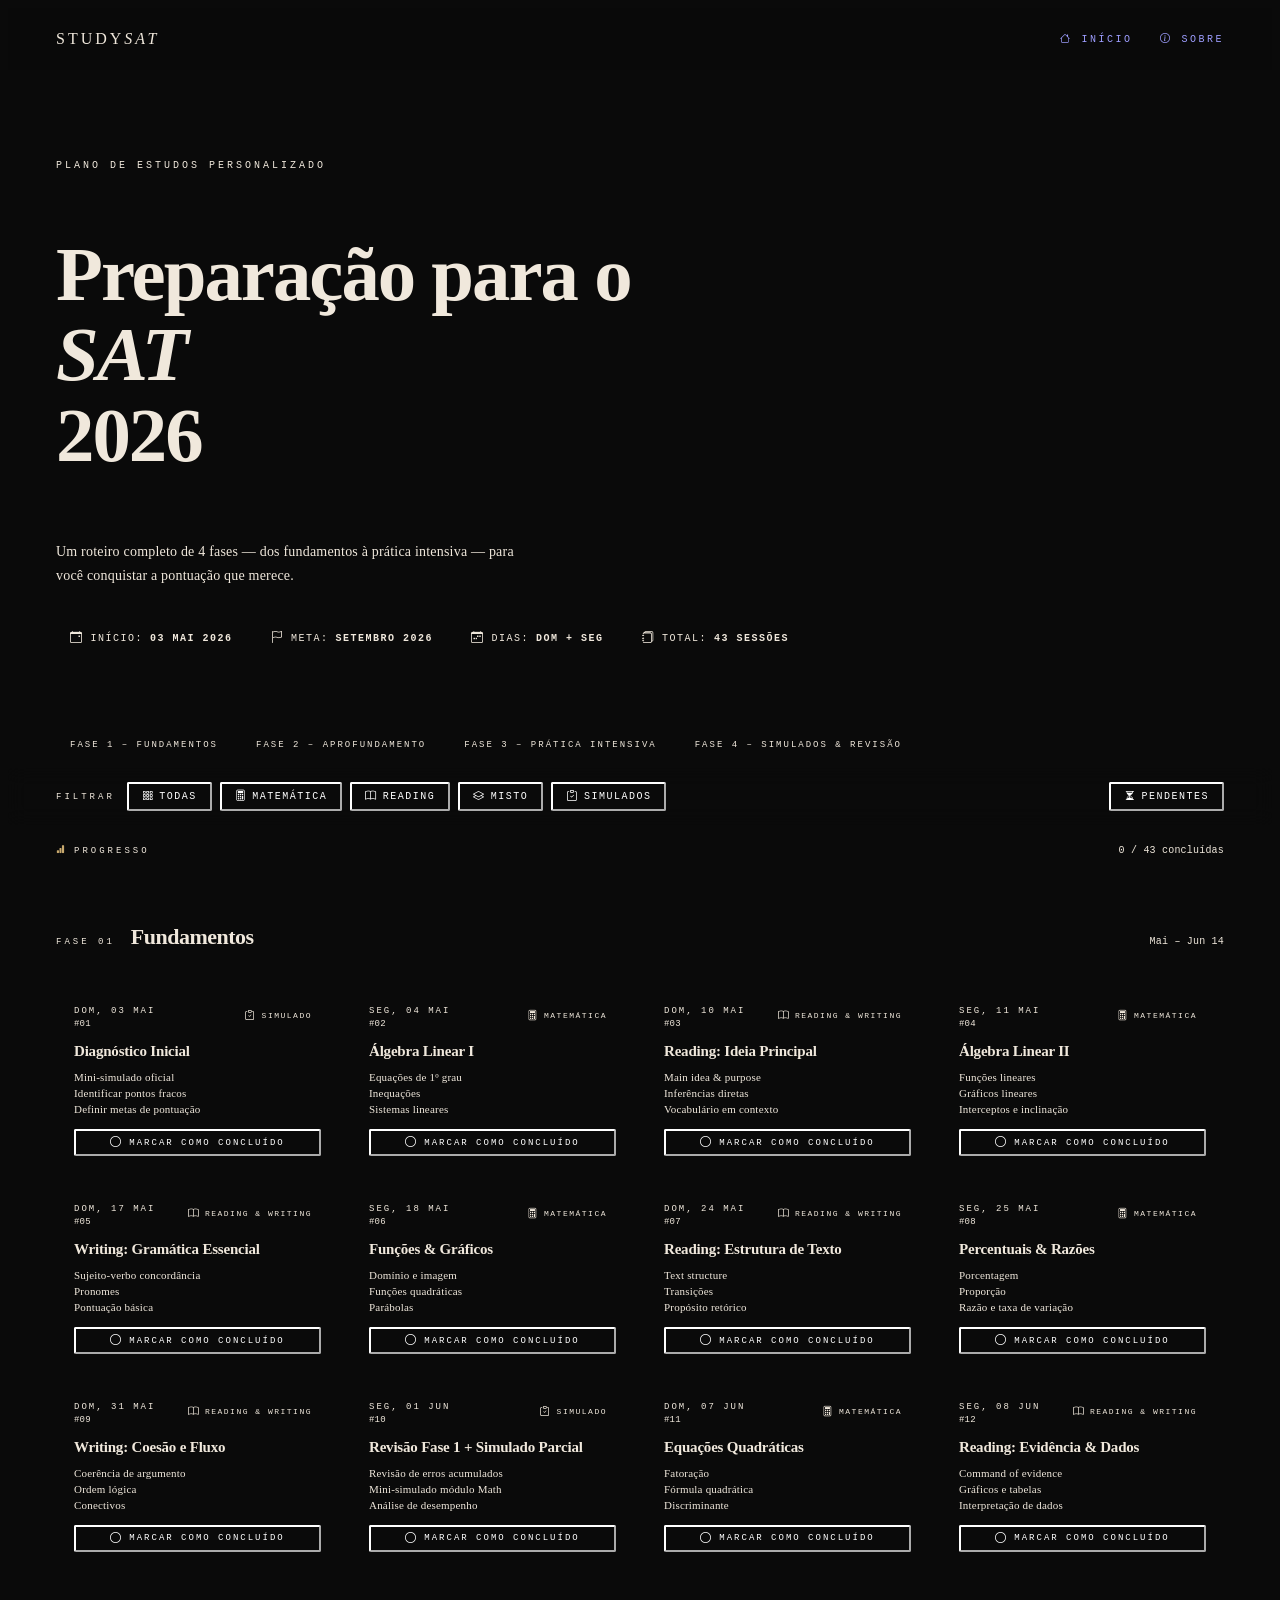
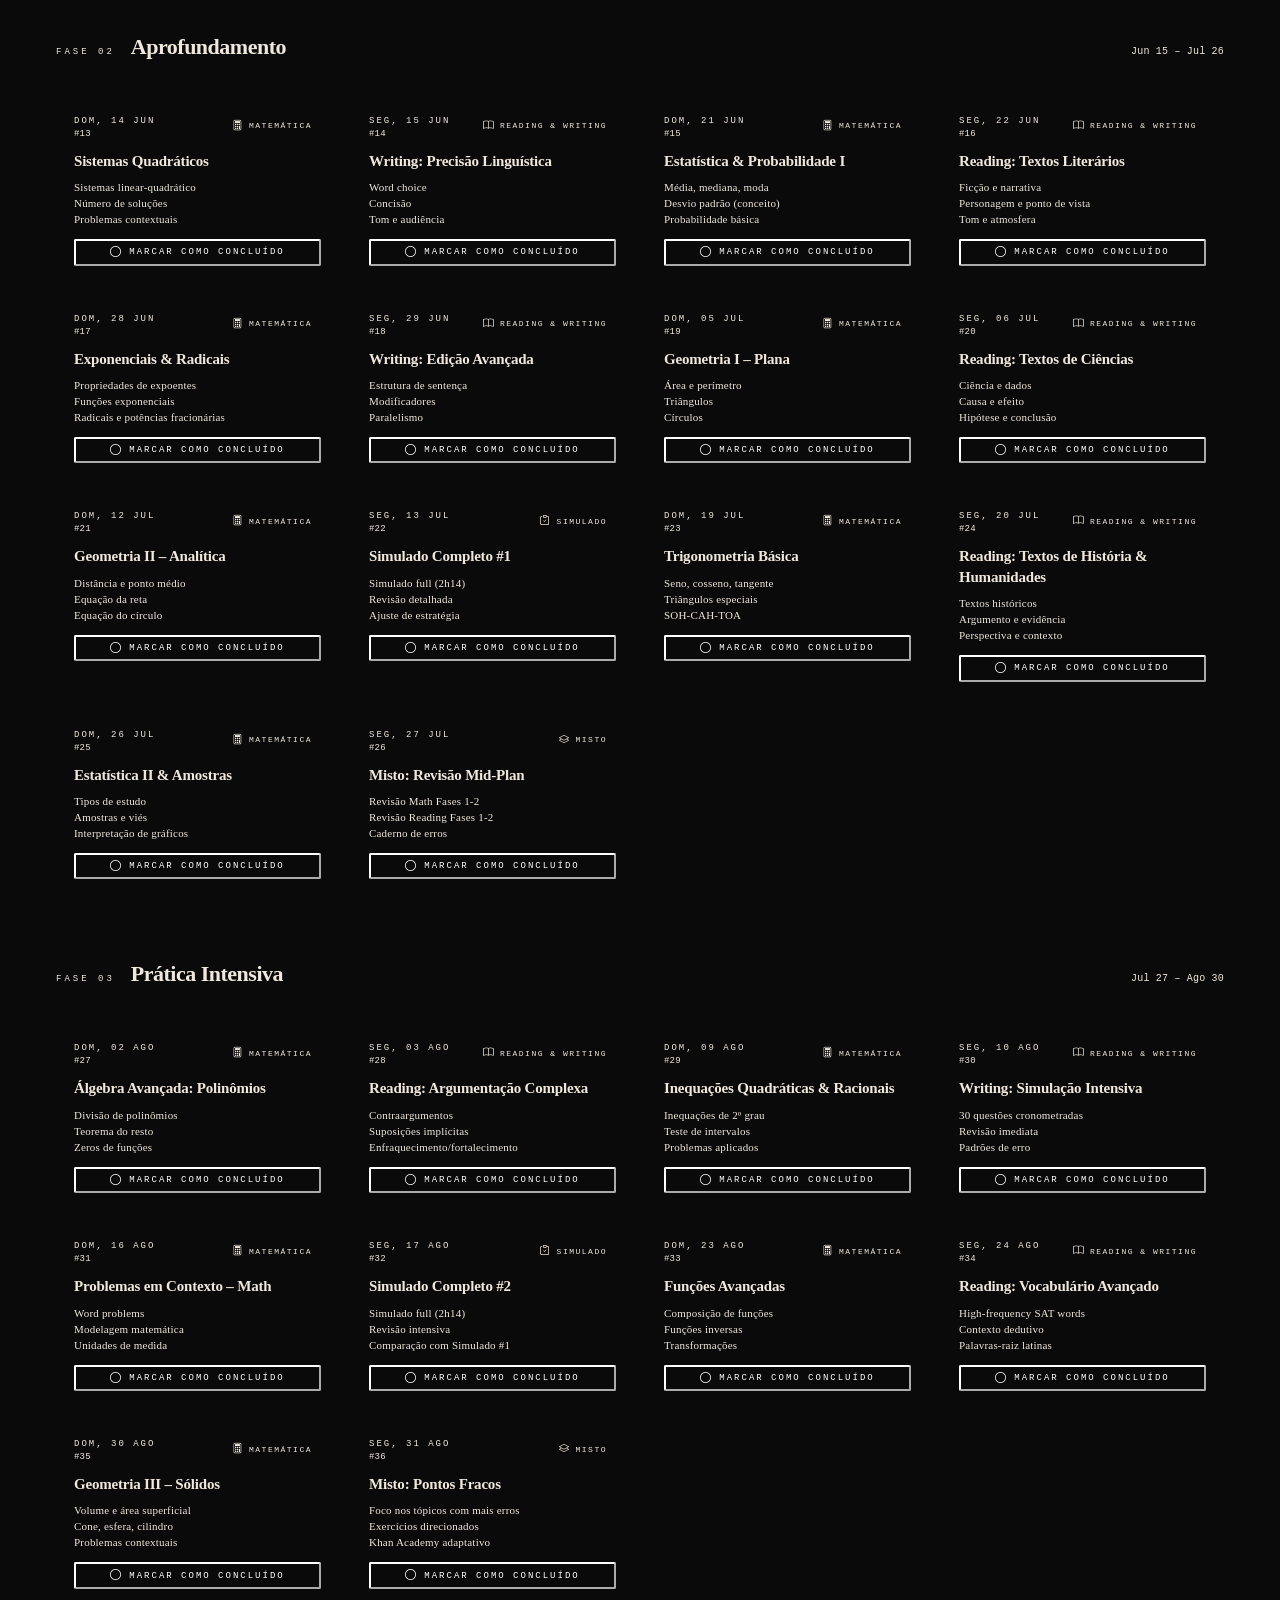
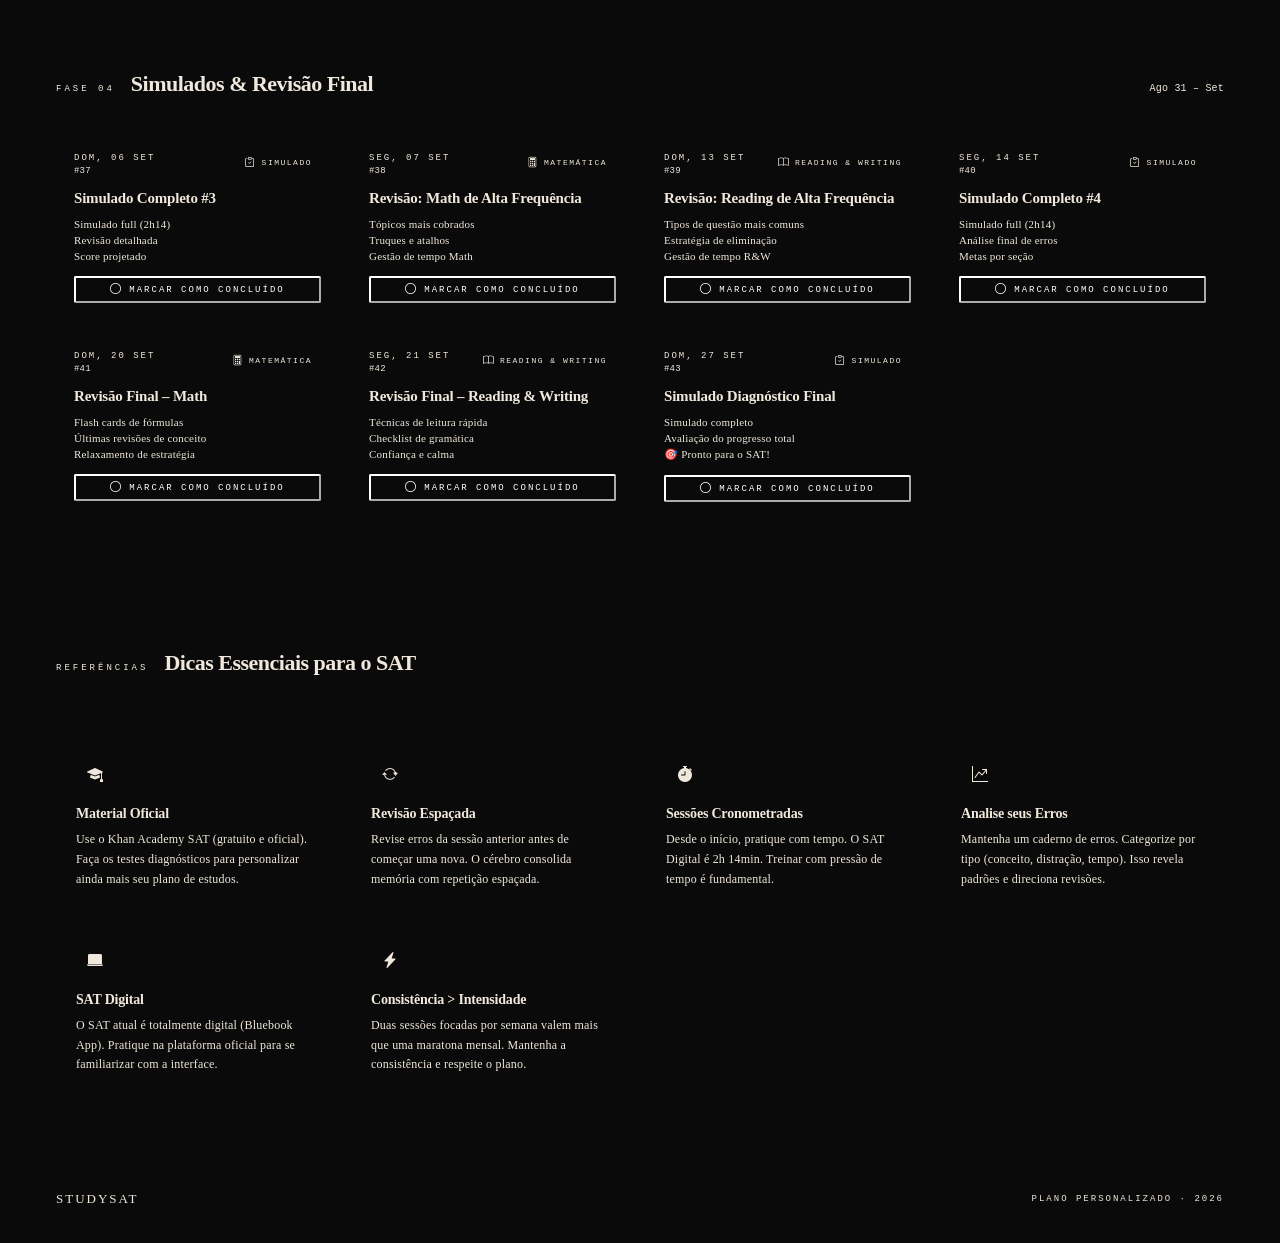
==== commit 5a65e0a7: "Atualizar o index.html" ====
--- a/index.html
+++ b/index.html
@@ -4,6 +4,8 @@
 <head>
 <meta charset="UTF-8">
 <meta name="viewport" content="width=device-width, initial-scale=1.0">
+<meta name="color-scheme" content="dark">
+<meta name="theme-color" content="#0a0a0a">
 <title>Plano de Estudos SAT 2026</title>
 <link href="https://fonts.googleapis.com/css2?family=Playfair+Display:ital,wght@0,400;0,700;0,900;1,400&family=DM+Mono:wght@300;400;500&family=Lora:ital,wght@0,400;0,600;1,400&display=swap" rel="stylesheet">
 <link rel="stylesheet" href="https://cdn.jsdelivr.net/npm/bootstrap-icons@1.11.3/font/bootstrap-icons.min.css">
@@ -34,15 +36,22 @@
 
 - { margin: 0; padding: 0; box-sizing: border-box; }
 
-html { scroll-behavior: smooth; }
+html {
+scroll-behavior: smooth;
+color-scheme: dark;
+background: #0a0a0a;
+}
 
 body {
+background: #0a0a0a;
 background: var(–bg);
+color: #f0e8dc;
 color: var(–text);
 font-family: ‘Lora’, serif;
 letter-spacing: 0.2px;
 min-height: 100vh;
 overflow-x: hidden;
+-webkit-text-size-adjust: 100%;
 }
 
 /* ── NOISE OVERLAY ── */
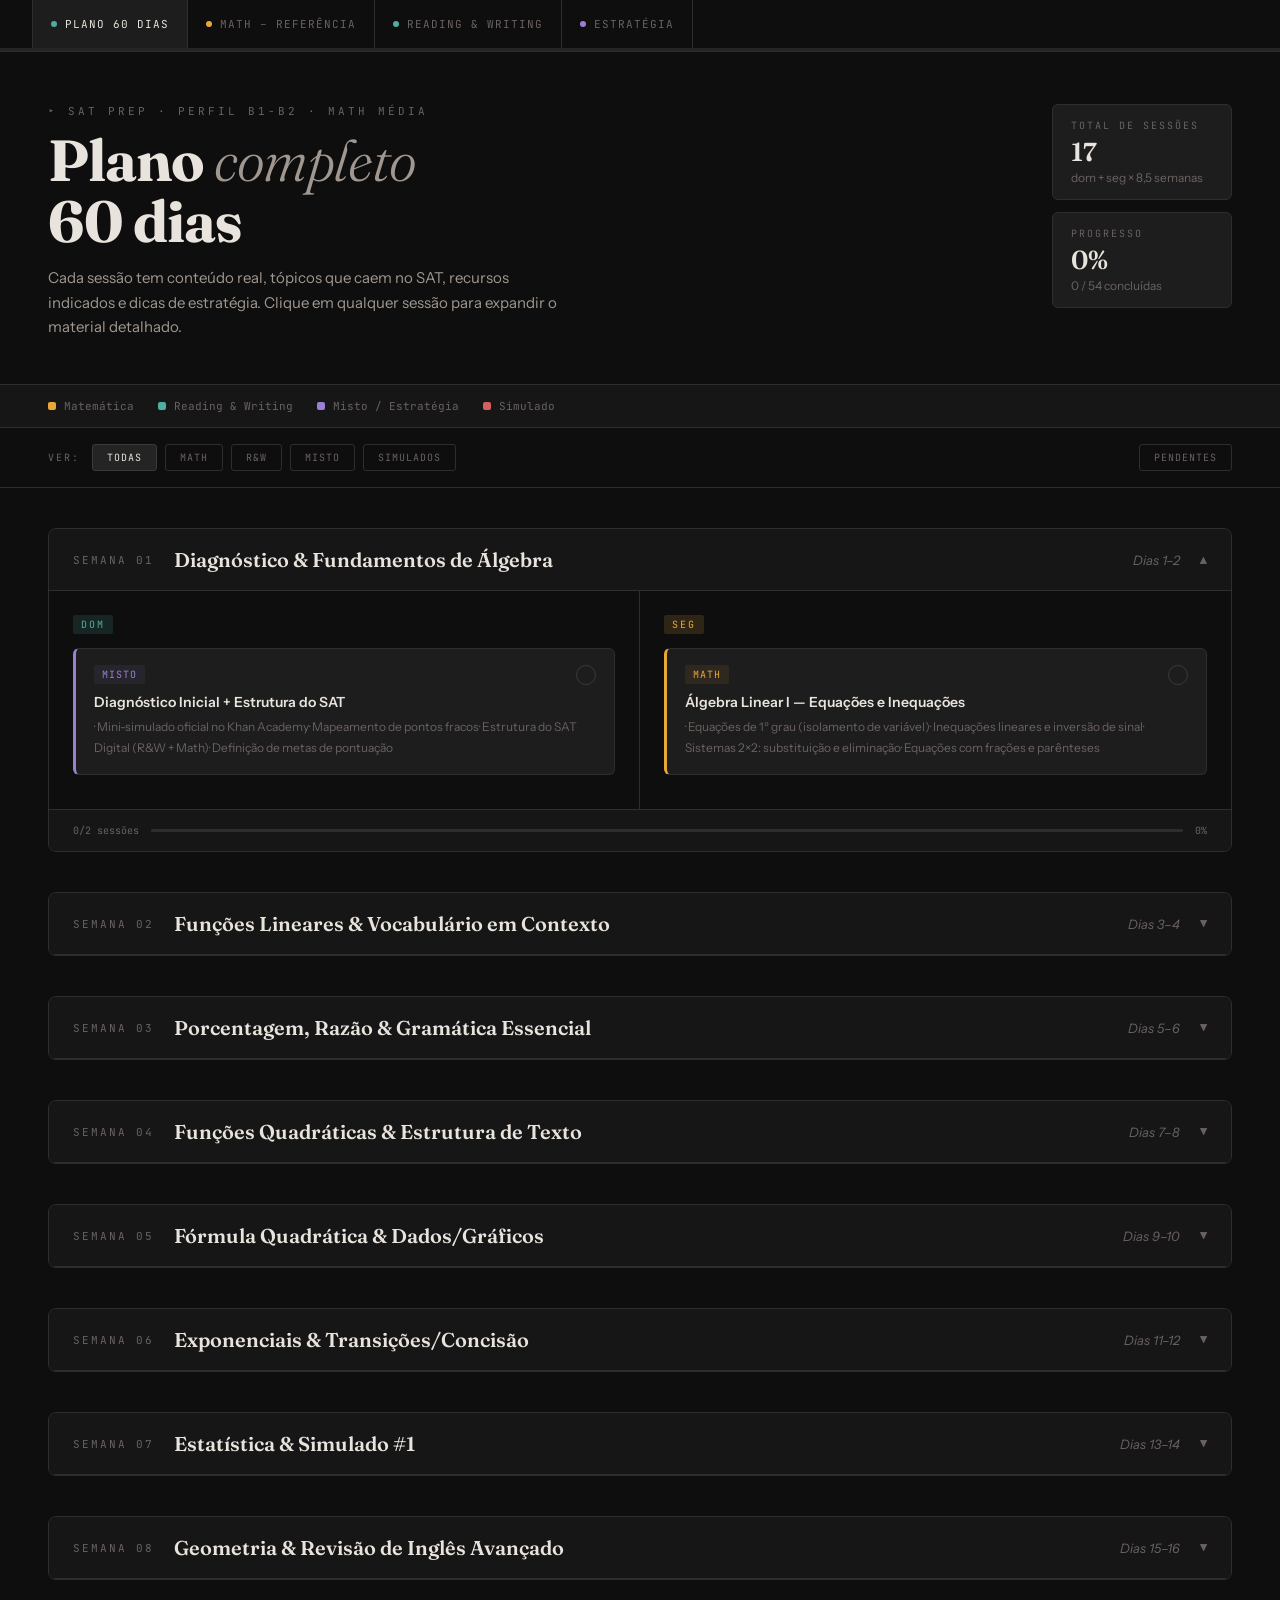
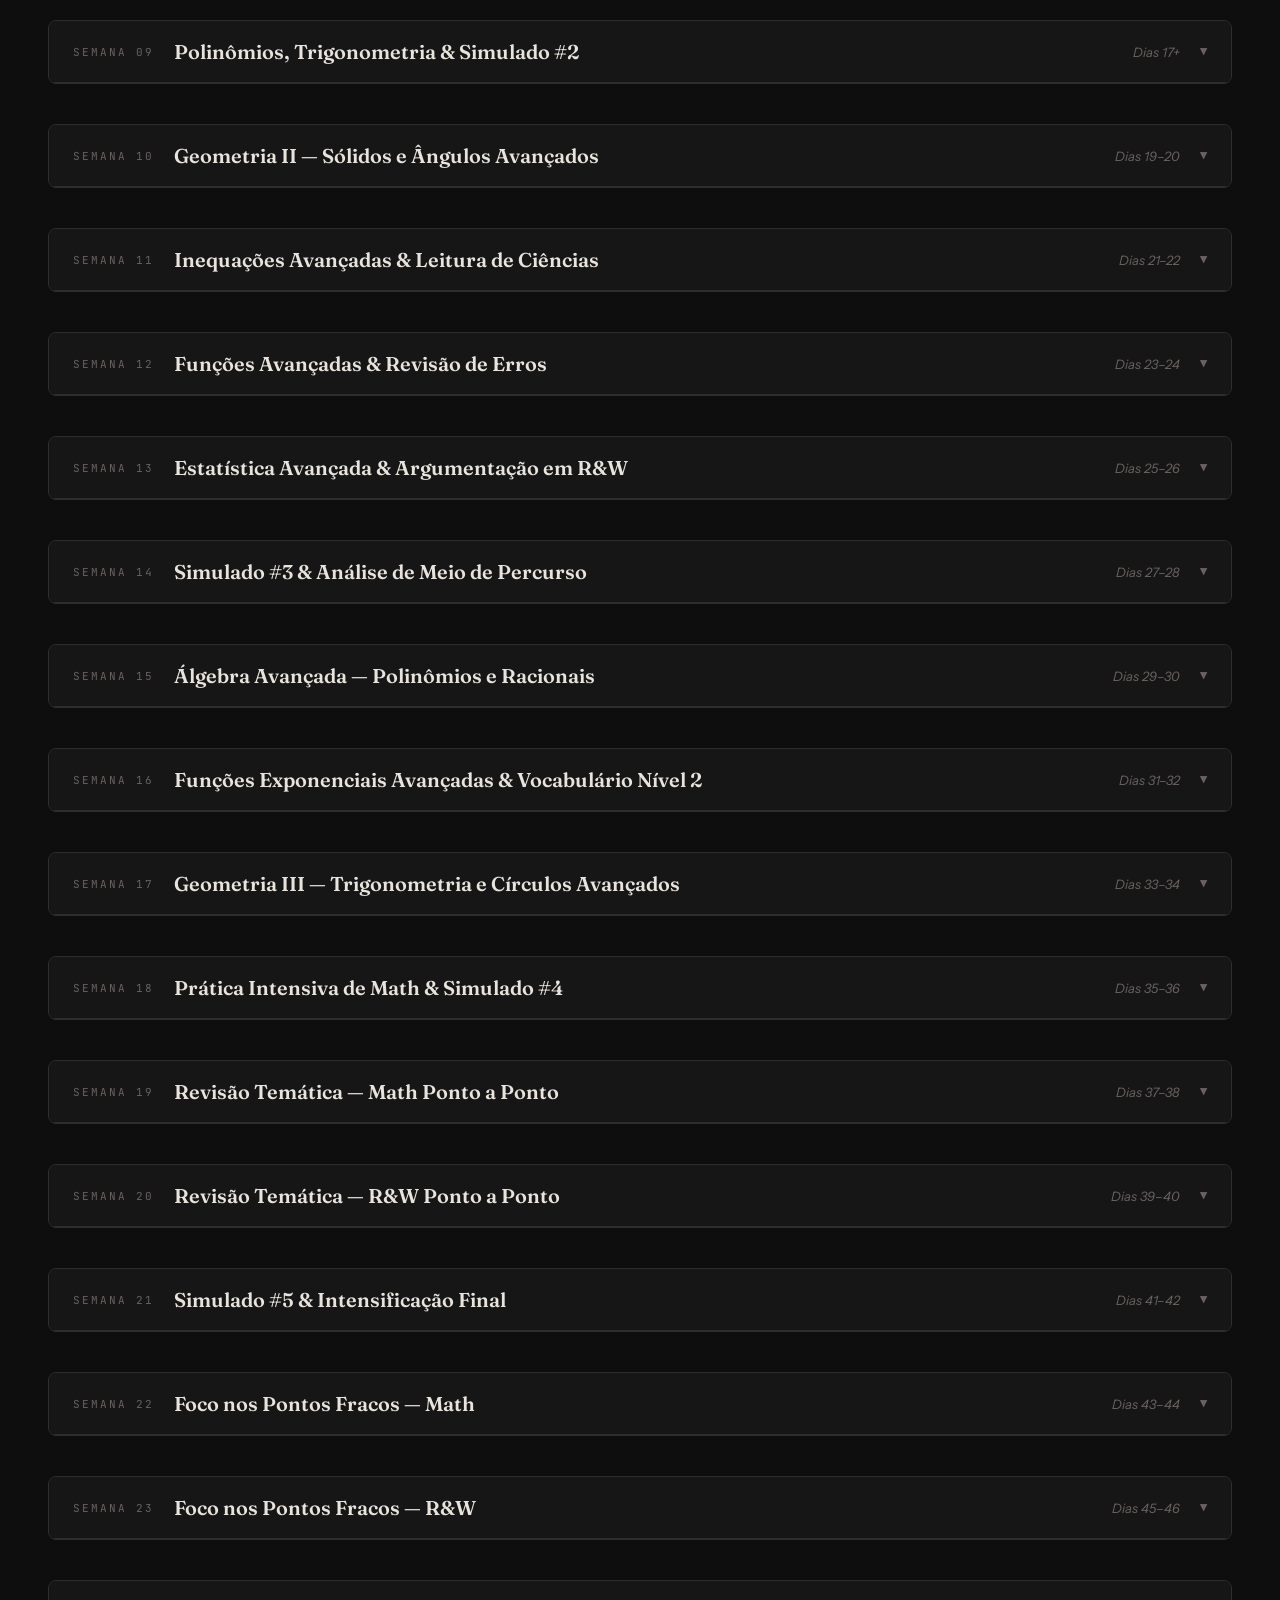
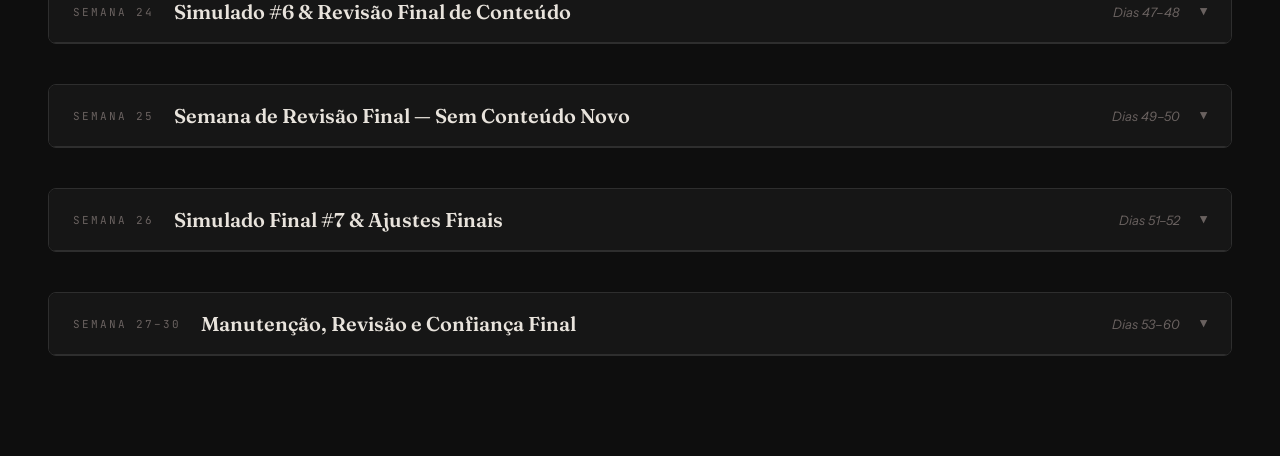
==== commit 5dfffee7: "Update index.html" ====
--- a/index.html
+++ b/index.html
@@ -1,1031 +1,1923 @@
 <!DOCTYPE html>
-
 <html lang="pt-BR">
 <head>
 <meta charset="UTF-8">
 <meta name="viewport" content="width=device-width, initial-scale=1.0">
-<meta name="color-scheme" content="dark">
-<meta name="theme-color" content="#0a0a0a">
-<title>Plano de Estudos SAT 2026</title>
-<link href="https://fonts.googleapis.com/css2?family=Playfair+Display:ital,wght@0,400;0,700;0,900;1,400&family=DM+Mono:wght@300;400;500&family=Lora:ital,wght@0,400;0,600;1,400&display=swap" rel="stylesheet">
-<link rel="stylesheet" href="https://cdn.jsdelivr.net/npm/bootstrap-icons@1.11.3/font/bootstrap-icons.min.css">
+<title>SAT – Plano 60 Dias</title>
+<link href="https://fonts.googleapis.com/css2?family=Fraunces:ital,opsz,wght@0,9..144,300;0,9..144,600;0,9..144,700;1,9..144,300&family=JetBrains+Mono:wght@300;400;500&family=Instrument+Sans:wght@400;500;600&display=swap" rel="stylesheet">
 <style>
 :root {
-  --bg: #0a0a0a;
-  --surface: #111111;
-  --surface2: #161616;
-  --surface3: #1c1c1c;
-  --border: #222222;
-  --border2: #2a2a2a;
-  --accent: #c8a96e;
-  --accent-dim: rgba(200,169,110,0.12);
-  --text: #f0e8dc;
-  --muted: #6b6560;
-  --muted2: #4a4540;
-
-–phase1: #c8a96e;
-–phase2: #6eb8a0;
-–phase3: #6e8fc8;
-–phase4: #b86e9e;
-
-–phase1-dim: rgba(200,169,110,0.1);
-–phase2-dim: rgba(110,184,160,0.1);
-–phase3-dim: rgba(110,143,200,0.1);
-–phase4-dim: rgba(184,110,158,0.1);
-}
-
-- { margin: 0; padding: 0; box-sizing: border-box; }
-
-html {
-scroll-behavior: smooth;
-color-scheme: dark;
-background: #0a0a0a;
-}
+  --bg: #0e0e0e;
+  --s1: #161616;
+  --s2: #1d1d1d;
+  --s3: #242424;
+  --border: #2e2e2e;
+  --border2: #3a3a3a;
+  --text: #e8e3dc;
+  --text2: #a09890;
+  --text3: #6a6260;
+  --math: #e8a838;
+  --rw: #4eada0;
+  --strat: #9b7fd4;
+  --sim: #d45f5f;
+  --math-bg: rgba(232,168,56,0.08);
+  --rw-bg: rgba(78,173,160,0.08);
+  --strat-bg: rgba(155,127,212,0.08);
+  --sim-bg: rgba(212,95,95,0.08);
+}
+
+* { margin: 0; padding: 0; box-sizing: border-box; }
 
 body {
-background: #0a0a0a;
-background: var(–bg);
-color: #f0e8dc;
-color: var(–text);
-font-family: ‘Lora’, serif;
-letter-spacing: 0.2px;
-min-height: 100vh;
-overflow-x: hidden;
--webkit-text-size-adjust: 100%;
-}
-
-/* ── NOISE OVERLAY ── */
-body::before {
-content: ‘’;
-position: fixed;
-inset: 0;
-background-image: url(“data:image/svg+xml,%3Csvg viewBox=‘0 0 256 256’ xmlns=‘http://www.w3.org/2000/svg’%3E%3Cfilter id=‘noise’%3E%3CfeTurbulence type=‘fractalNoise’ baseFrequency=‘0.9’ numOctaves=‘4’ stitchTiles=‘stitch’/%3E%3C/filter%3E%3Crect width=‘100%25’ height=‘100%25’ filter=‘url(%23noise)’ opacity=‘0.04’/%3E%3C/svg%3E”);
-pointer-events: none;
-z-index: 0;
-opacity: 0.4;
-}
-
-/* ── HEADER ── */
-.site-header {
-position: relative;
-z-index: 10;
-display: flex;
-justify-content: space-between;
-align-items: center;
-padding: 22px 48px;
-border-bottom: 1px solid var(–border);
-background: rgba(10,10,10,0.85);
-backdrop-filter: blur(12px);
--webkit-backdrop-filter: blur(12px);
-position: sticky;
-top: 0;
-}
-
-.logo {
-font-family: ‘Playfair Display’, serif;
-font-size: 16px;
-letter-spacing: 3px;
-text-transform: uppercase;
-color: var(–accent);
-}
-
-.logo span {
-color: var(–text);
-font-style: italic;
-}
-
-.header-nav {
-display: flex;
-gap: 28px;
-align-items: center;
-}
-
-.header-nav a {
-font-family: ‘DM Mono’, monospace;
-font-size: 10px;
-letter-spacing: 2.5px;
-text-transform: uppercase;
-text-decoration: none;
-color: var(–muted);
-transition: color 0.25s;
-}
-
-.header-nav a:hover { color: var(–accent); }
-
-/* ── HERO ── */
-.hero {
-position: relative;
-padding: 90px 48px 70px;
-border-bottom: 1px solid var(–border);
-overflow: hidden;
-}
-
-.hero::after {
-content: ‘SAT’;
-position: absolute;
-right: -20px;
-top: 50%;
-transform: translateY(-50%);
-font-family: ‘Playfair Display’, serif;
-font-size: clamp(120px, 18vw, 240px);
-font-weight: 900;
-color: rgba(200,169,110,0.04);
-pointer-events: none;
-line-height: 1;
-letter-spacing: -8px;
-user-select: none;
-}
-
-.hero-tag {
-font-family: ‘DM Mono’, monospace;
-font-size: 10px;
-letter-spacing: 3px;
-text-transform: uppercase;
-color: var(–accent);
-margin-bottom: 20px;
-display: flex;
-align-items: center;
-gap: 10px;
-}
-
-.hero-tag::before {
-content: ‘’;
-display: block;
-width: 24px;
-height: 1px;
-background: var(–accent);
-}
-
-.hero h1 {
-font-family: ‘Playfair Display’, serif;
-font-size: clamp(38px, 6vw, 80px);
-font-weight: 900;
-line-height: 1.05;
-letter-spacing: -2px;
-max-width: 700px;
-}
-
-.hero h1 em {
-font-style: italic;
-color: var(–accent);
-}
-
-.hero-sub {
-margin-top: 18px;
-color: var(–muted);
-font-size: 14px;
-max-width: 460px;
-line-height: 1.7;
-}
-
-.hero-meta {
-display: flex;
-flex-wrap: wrap;
-gap: 10px;
-margin-top: 36px;
-}
-
-.meta-pill {
-font-family: ‘DM Mono’, monospace;
-font-size: 10px;
-letter-spacing: 1.5px;
-text-transform: uppercase;
-padding: 7px 14px;
-border: 1px solid var(–border2);
-color: var(–muted);
-border-radius: 2px;
-display: flex;
-align-items: center;
-gap: 7px;
-transition: 0.25s;
-}
-
-.meta-pill i { color: var(–accent); font-size: 12px; }
-.meta-pill strong { color: var(–text); }
-.meta-pill:hover { border-color: var(–accent); color: var(–text); }
-
-/* ── CONTROLS ── */
-.controls-bar {
-position: sticky;
-top: 65px;
-z-index: 9;
-background: rgba(10,10,10,0.9);
-backdrop-filter: blur(10px);
--webkit-backdrop-filter: blur(10px);
-border-bottom: 1px solid var(–border);
-padding: 14px 48px;
-display: flex;
-align-items: center;
-gap: 8px;
-flex-wrap: wrap;
-}
-
-.filter-label {
-font-family: ‘DM Mono’, monospace;
-font-size: 9px;
-letter-spacing: 3px;
-text-transform: uppercase;
-color: var(–muted2);
-margin-right: 4px;
-}
-
-.filter-btn {
-font-family: ‘DM Mono’, monospace;
-font-size: 10px;
-letter-spacing: 1.5px;
-text-transform: uppercase;
-padding: 6px 13px;
-border: 1px solid var(–border2);
-background: none;
-color: var(–muted);
-cursor: pointer;
-border-radius: 2px;
-transition: 0.2s;
-display: flex;
-align-items: center;
-gap: 5px;
-}
-
-.filter-btn:hover { border-color: var(–accent); color: var(–accent); }
-.filter-btn.active { border-color: var(–accent); color: var(–accent); background: var(–accent-dim); }
-
-.filter-btn i { font-size: 11px; }
-
-.pending-btn {
-margin-left: auto;
-border-color: var(–border2);
-}
-
-/* ── PROGRESS ── */
-.progress-wrap {
-padding: 20px 48px;
-display: flex;
-align-items: center;
-gap: 16px;
-border-bottom: 1px solid var(–border);
-}
-
-.progress-label {
-font-family: ‘DM Mono’, monospace;
-font-size: 9px;
-letter-spacing: 3px;
-text-transform: uppercase;
-color: var(–muted);
-white-space: nowrap;
-}
-
-.progress-track {
-flex: 1;
-height: 3px;
-background: var(–border2);
-border-radius: 2px;
-overflow: hidden;
-}
-
-.progress-fill {
-height: 100%;
-border-radius: 2px;
-background: linear-gradient(90deg, var(–phase1), var(–phase2), var(–phase3), var(–phase4));
-transition: width 0.6s cubic-bezier(0.4, 0, 0.2, 1);
-}
-
-.progress-pct {
-font-family: ‘DM Mono’, monospace;
-font-size: 10px;
-color: var(–accent);
-white-space: nowrap;
-}
-
-/* ── LEGEND ── */
-.legend {
-padding: 18px 48px;
-display: flex;
-gap: 24px;
-flex-wrap: wrap;
-border-bottom: 1px solid var(–border);
-}
-
-.legend-item {
-display: flex;
-align-items: center;
-gap: 8px;
-font-family: ‘DM Mono’, monospace;
-font-size: 9px;
-letter-spacing: 2px;
-text-transform: uppercase;
-color: var(–muted);
-}
-
-.legend-dot {
-width: 6px;
-height: 6px;
-border-radius: 50%;
-}
-
-/* ── MAIN CONTENT ── */
-.main-content {
-padding: 48px;
-}
-
-/* ── PHASE SECTION ── */
-.phase-section {
-margin-bottom: 64px;
-animation: fadeUp 0.5s ease both;
-}
-
-@keyframes fadeUp {
-from { opacity: 0; transform: translateY(20px); }
-to { opacity: 1; transform: translateY(0); }
-}
-
-.phase-header {
-display: flex;
-align-items: baseline;
-gap: 16px;
-margin-bottom: 24px;
-padding-bottom: 14px;
-border-bottom: 1px solid var(–border);
-}
-
-.phase-num {
-font-family: ‘DM Mono’, monospace;
-font-size: 9px;
-letter-spacing: 3px;
-text-transform: uppercase;
-color: var(–muted2);
-}
-
-.phase-title {
-font-family: ‘Playfair Display’, serif;
-font-size: 22px;
-font-weight: 700;
-letter-spacing: -0.5px;
-}
-
-.phase-range {
-font-family: ‘DM Mono’, monospace;
-font-size: 10px;
-color: var(–muted);
-margin-left: auto;
-}
-
-/* ── SESSION GRID ── */
-.sessions-grid {
-display: grid;
-grid-template-columns: repeat(auto-fill, minmax(280px, 1fr));
-gap: 12px;
-}
-
-/* ── SESSION CARD ── */
-.session-card {
-position: relative;
-background: var(–surface);
-border: 1px solid var(–border);
-border-radius: 4px;
-padding: 18px;
-cursor: pointer;
-transition: border-color 0.25s, transform 0.25s, background 0.25s;
-overflow: hidden;
-}
-
-.session-card::before {
-content: ‘’;
-position: absolute;
-top: 0;
-left: 0;
-width: 3px;
-height: 100%;
-opacity: 0;
-transition: opacity 0.25s;
-}
-
-.session-card.phase-1::before { background: var(–phase1); }
-.session-card.phase-2::before { background: var(–phase2); }
-.session-card.phase-3::before { background: var(–phase3); }
-.session-card.phase-4::before { background: var(–phase4); }
-
-.session-card:hover {
-transform: translateY(-3px);
-background: var(–surface2);
-}
-
-.session-card:hover::before { opacity: 1; }
-
-.session-card.phase-1:hover { border-color: rgba(200,169,110,0.4); }
-.session-card.phase-2:hover { border-color: rgba(110,184,160,0.4); }
-.session-card.phase-3:hover { border-color: rgba(110,143,200,0.4); }
-.session-card.phase-4:hover { border-color: rgba(184,110,158,0.4); }
-
-.session-card.done {
-opacity: 0.5;
-background: var(–surface);
-}
-
-.session-card.done .session-title {
-text-decoration: line-through;
-text-decoration-color: var(–muted2);
-}
-
-/* Card top row */
-.session-top {
-display: flex;
-justify-content: space-between;
-align-items: flex-start;
-margin-bottom: 12px;
-}
-
-.session-date {
-font-family: ‘DM Mono’, monospace;
-font-size: 9px;
-letter-spacing: 2px;
-text-transform: uppercase;
-color: var(–muted);
-}
-
-.session-num {
-font-family: ‘DM Mono’, monospace;
-font-size: 9px;
-color: var(–muted2);
-margin-top: 3px;
-}
-
-.session-type {
-font-family: ‘DM Mono’, monospace;
-font-size: 8px;
-letter-spacing: 1.5px;
-text-transform: uppercase;
-padding: 4px 9px;
-border-radius: 2px;
-display: flex;
-align-items: center;
-gap: 5px;
-}
-
-.session-type i { font-size: 10px; }
-
-.type-math    { color: var(–phase1); background: var(–phase1-dim); }
-.type-reading { color: var(–phase2); background: var(–phase2-dim); }
-.type-mixed   { color: var(–phase3); background: var(–phase3-dim); }
-.type-simulado{ color: var(–phase4); background: var(–phase4-dim); }
-
-/* Card body */
-.session-title {
-font-family: ‘Playfair Display’, serif;
-font-size: 15px;
-font-weight: 600;
-line-height: 1.35;
-margin-bottom: 10px;
-letter-spacing: -0.2px;
-}
-
-.session-topics {
-display: flex;
-flex-direction: column;
-gap: 4px;
-margin-bottom: 14px;
-}
-
-.session-topics span {
-font-size: 11px;
-color: var(–muted);
-display: flex;
-align-items: center;
-gap: 6px;
-}
-
-.session-topics span::before {
-content: ‘’;
-width: 3px;
-height: 3px;
-border-radius: 50%;
-background: var(–muted2);
-flex-shrink: 0;
-}
-
-/* Check button */
-.check-btn {
-display: flex;
-align-items: center;
-gap: 6px;
-font-family: ‘DM Mono’, monospace;
-font-size: 9px;
-letter-spacing: 2px;
-text-transform: uppercase;
-border: 1px solid var(–border2);
-background: none;
-color: var(–muted);
-border-radius: 2px;
-padding: 5px 10px;
-cursor: pointer;
-transition: 0.2s;
-width: 100%;
-justify-content: center;
-}
-
-.check-btn i { font-size: 11px; }
-.check-btn:hover { border-color: var(–accent); color: var(–accent); }
-.session-card.done .check-btn { border-color: var(–phase2); color: var(–phase2); }
-
-/* ── TIPS SECTION ── */
-.tips-section {
-padding: 0 48px 72px;
-}
-
-.tips-header {
-display: flex;
-align-items: baseline;
-gap: 16px;
-margin-bottom: 28px;
-padding-bottom: 14px;
-border-bottom: 1px solid var(–border);
-}
-
-.tips-header-label {
-font-family: ‘DM Mono’, monospace;
-font-size: 9px;
-letter-spacing: 3px;
-text-transform: uppercase;
-color: var(–muted2);
-}
-
-.tips-header h2 {
-font-family: ‘Playfair Display’, serif;
-font-size: 22px;
-font-weight: 700;
-letter-spacing: -0.5px;
-color: var(–text);
-}
-
-.tips-grid {
-display: grid;
-grid-template-columns: repeat(auto-fill, minmax(260px, 1fr));
-gap: 12px;
-}
-
-.tip-card {
-background: var(–surface);
-border: 1px solid var(–border);
-border-radius: 4px;
-padding: 20px;
-transition: 0.25s;
-}
-
-.tip-card:hover {
-border-color: var(–border2);
-background: var(–surface2);
-transform: translateY(-2px);
-}
-
-.tip-icon {
-font-size: 20px;
-margin-bottom: 12px;
-display: flex;
-align-items: center;
-justify-content: center;
-width: 38px;
-height: 38px;
-background: var(–surface3);
-border-radius: 4px;
-border: 1px solid var(–border2);
-color: var(–accent);
-}
-
-.tip-icon i { font-size: 16px; }
-
-.tip-title {
-font-family: ‘Playfair Display’, serif;
-font-size: 14px;
-font-weight: 600;
-margin-bottom: 8px;
-letter-spacing: -0.2px;
-}
-
-.tip-text {
-font-size: 12px;
-color: var(–muted);
-line-height: 1.65;
-}
-
-/* ── FOOTER ── */
-.site-footer {
-border-top: 1px solid var(–border);
-padding: 24px 48px;
-display: flex;
-justify-content: space-between;
-align-items: center;
-flex-wrap: wrap;
-gap: 12px;
-}
-
-.footer-logo {
-font-family: ‘Playfair Display’, serif;
-font-size: 13px;
-letter-spacing: 2px;
-color: var(–accent);
-text-transform: uppercase;
-}
-
-.footer-copy {
-font-family: ‘DM Mono’, monospace;
-font-size: 9px;
-letter-spacing: 2px;
-color: var(–muted2);
-text-transform: uppercase;
-}
-
-/* ── RESPONSIVE ── */
-
-/* Tablet */
-@media (max-width: 900px) {
-.site-header,
-.controls-bar,
-.progress-wrap,
-.legend,
-.main-content,
-.tips-section,
-.site-footer { padding-left: 24px; padding-right: 24px; }
-
-.hero { padding: 70px 24px 55px; }
-.sessions-grid { grid-template-columns: repeat(auto-fill, minmax(240px, 1fr)); }
-.tips-grid { grid-template-columns: repeat(auto-fill, minmax(220px, 1fr)); }
-}
-
-/* Mobile */
-@media (max-width: 600px) {
-/* Global padding */
-.site-header,
-.controls-bar,
-.progress-wrap,
-.legend,
-.main-content,
-.tips-section,
-.site-footer { padding-left: 16px; padding-right: 16px; }
-
-/* Header */
-.site-header { padding-top: 14px; padding-bottom: 14px; }
-.logo { font-size: 13px; }
-.header-nav a { font-size: 9px; letter-spacing: 1.5px; }
-.header-nav { gap: 16px; }
-
-/* Hero */
-.hero { padding: 48px 16px 40px; }
-.hero::after { display: none; }
-.hero h1 { font-size: 30px; letter-spacing: -0.8px; }
-.hero-sub { font-size: 13px; margin-top: 12px; }
-.hero-tag { font-size: 9px; margin-bottom: 14px; }
-
-.hero-meta { gap: 8px; margin-top: 24px; }
-.meta-pill { font-size: 9px; padding: 6px 10px; gap: 5px; }
-
-/* Legend: wrap into 2 columns */
-.legend { gap: 10px 18px; padding-top: 14px; padding-bottom: 14px; }
-.legend-item { font-size: 8px; }
-
-/* Controls bar */
-.controls-bar {
-top: 53px;
-gap: 6px;
-padding-top: 10px;
-padding-bottom: 10px;
-overflow-x: auto;
-flex-wrap: nowrap;
--webkit-overflow-scrolling: touch;
-scrollbar-width: none;
-}
-.controls-bar::-webkit-scrollbar { display: none; }
-.filter-label { display: none; }
-.filter-btn { font-size: 9px; padding: 5px 10px; white-space: nowrap; flex-shrink: 0; }
-.pending-btn { margin-left: 0; }
-
-/* Progress */
-.progress-wrap { gap: 10px; padding-top: 12px; padding-bottom: 12px; }
-.progress-label { font-size: 8px; letter-spacing: 2px; }
-.progress-pct { font-size: 9px; }
-
-/* Phase sections */
-.main-content { padding-top: 28px; padding-bottom: 28px; }
-.phase-section { margin-bottom: 40px; }
-.phase-header { gap: 10px; margin-bottom: 16px; padding-bottom: 10px; }
-.phase-num { font-size: 8px; }
-.phase-title { font-size: 18px; }
-.phase-range { display: none; }
-
-/* Cards: single column */
-.sessions-grid { grid-template-columns: 1fr; gap: 10px; }
-
-.session-card { padding: 14px; }
-.session-date { font-size: 8px; letter-spacing: 1.5px; }
-.session-num  { font-size: 8px; }
-.session-type { font-size: 7px; padding: 3px 7px; }
-.session-title { font-size: 14px; margin-bottom: 8px; }
-.session-topics span { font-size: 10px; }
-.check-btn { font-size: 8px; padding: 5px 8px; }
-
-/* Tips */
-.tips-section { padding-bottom: 48px; }
-.tips-header h2 { font-size: 18px; }
-.tips-grid { grid-template-columns: 1fr; gap: 10px; }
-.tip-card { padding: 16px; }
-.tip-title { font-size: 13px; }
-.tip-text { font-size: 11px; }
-
-/* Footer */
-.site-footer { padding-top: 18px; padding-bottom: 18px; }
-.footer-logo { font-size: 11px; }
-.footer-copy { font-size: 8px; }
+  background: var(--bg);
+  color: var(--text);
+  font-family: 'Instrument Sans', sans-serif;
+  min-height: 100vh;
+}
+
+/* STICKY TOP */
+.sticky-top {
+  position: sticky;
+  top: 0;
+  z-index: 200;
+  background: var(--bg);
+  border-bottom: 1px solid var(--border);
+}
+
+.top-nav {
+  display: flex;
+  align-items: center;
+  gap: 0;
+  height: 48px;
+  padding: 0 32px;
+  overflow-x: auto;
+  scrollbar-width: none;
+}
+
+.top-nav::-webkit-scrollbar { display: none; }
+
+.top-tab {
+  height: 100%;
+  display: flex;
+  align-items: center;
+  padding: 0 18px;
+  font-family: 'JetBrains Mono', monospace;
+  font-size: 11px;
+  letter-spacing: 1px;
+  color: var(--text3);
+  cursor: pointer;
+  border-right: 1px solid var(--border);
+  white-space: nowrap;
+  transition: all .15s;
+  user-select: none;
+}
+
+.top-tab:first-child { border-left: 1px solid var(--border); }
+.top-tab:hover { color: var(--text2); background: var(--s1); }
+.top-tab.active { color: var(--text); background: var(--s2); }
+.top-tab .dot { width: 6px; height: 6px; border-radius: 50%; margin-right: 8px; flex-shrink: 0; }
+
+.progress-row {
+  height: 3px;
+  background: var(--s3);
+  position: relative;
+}
+
+.progress-fill-main {
+  height: 100%;
+  background: linear-gradient(90deg, var(--math), var(--rw), var(--strat));
+  transition: width .4s;
+}
+
+/* HEADER */
+header {
+  padding: 52px 48px 44px;
+  border-bottom: 1px solid var(--border);
+  display: grid;
+  grid-template-columns: 1fr auto;
+  gap: 32px;
+  align-items: start;
+}
+
+.header-left .eyebrow {
+  font-family: 'JetBrains Mono', monospace;
+  font-size: 11px;
+  letter-spacing: 3px;
+  color: var(--text3);
+  text-transform: uppercase;
+  margin-bottom: 12px;
+}
+
+header h1 {
+  font-family: 'Fraunces', serif;
+  font-size: clamp(32px, 5vw, 58px);
+  font-weight: 700;
+  line-height: 1.05;
+  letter-spacing: -1px;
+  color: var(--text);
+}
+
+header h1 em {
+  font-style: italic;
+  font-weight: 300;
+  color: var(--text2);
+}
+
+.header-desc {
+  margin-top: 14px;
+  font-size: 15px;
+  color: var(--text2);
+  line-height: 1.65;
+  max-width: 520px;
+}
+
+.header-stats {
+  display: flex;
+  flex-direction: column;
+  gap: 12px;
+  min-width: 180px;
+}
+
+.stat-box {
+  background: var(--s2);
+  border: 1px solid var(--border);
+  border-radius: 6px;
+  padding: 14px 18px;
+}
+
+.stat-label {
+  font-family: 'JetBrains Mono', monospace;
+  font-size: 10px;
+  letter-spacing: 2px;
+  color: var(--text3);
+  text-transform: uppercase;
+  margin-bottom: 4px;
+}
+
+.stat-val {
+  font-family: 'Fraunces', serif;
+  font-size: 26px;
+  font-weight: 600;
+  color: var(--text);
+}
+
+.stat-sub { font-size: 12px; color: var(--text3); margin-top: 2px; }
+
+/* LEGEND */
+.legend-bar {
+  display: flex;
+  align-items: center;
+  gap: 24px;
+  padding: 14px 48px;
+  border-bottom: 1px solid var(--border);
+  background: var(--s1);
+  flex-wrap: wrap;
+}
+
+.leg {
+  display: flex;
+  align-items: center;
+  gap: 8px;
+  font-family: 'JetBrains Mono', monospace;
+  font-size: 11px;
+  color: var(--text3);
+}
+
+.leg-dot { width: 8px; height: 8px; border-radius: 2px; flex-shrink: 0; }
+
+/* FILTERS */
+.filter-bar {
+  display: flex;
+  gap: 8px;
+  padding: 16px 48px;
+  border-bottom: 1px solid var(--border);
+  flex-wrap: wrap;
+  align-items: center;
+}
+
+.fl { font-family: 'JetBrains Mono', monospace; font-size: 10px; color: var(--text3); letter-spacing: 2px; margin-right: 4px; }
+
+.fbtn {
+  border: 1px solid var(--border);
+  background: none;
+  color: var(--text3);
+  font-family: 'JetBrains Mono', monospace;
+  font-size: 10px;
+  letter-spacing: 1px;
+  padding: 6px 14px;
+  border-radius: 3px;
+  cursor: pointer;
+  transition: all .15s;
+  text-transform: uppercase;
+}
+
+.fbtn:hover { border-color: var(--border2); color: var(--text2); }
+.fbtn.on { background: var(--s3); color: var(--text); border-color: var(--border2); }
+
+/* MAIN PANELS */
+.panel { display: none; }
+.panel.active { display: block; }
+
+/* ── WEEK GRID ── */
+.weeks-wrap { padding: 40px 48px 60px; }
+
+.week-block {
+  margin-bottom: 40px;
+  border: 1px solid var(--border);
+  border-radius: 8px;
+  overflow: hidden;
+}
+
+.week-header {
+  display: flex;
+  align-items: center;
+  gap: 20px;
+  padding: 18px 24px;
+  background: var(--s1);
+  border-bottom: 1px solid var(--border);
+  cursor: pointer;
+  user-select: none;
+}
+
+.week-num {
+  font-family: 'JetBrains Mono', monospace;
+  font-size: 11px;
+  color: var(--text3);
+  letter-spacing: 2px;
+  text-transform: uppercase;
+}
+
+.week-title {
+  font-family: 'Fraunces', serif;
+  font-size: 20px;
+  font-weight: 600;
+  color: var(--text);
+}
+
+.week-subtitle {
+  font-size: 13px;
+  color: var(--text3);
+  margin-left: auto;
+  font-style: italic;
+}
+
+.week-toggle {
+  font-family: 'JetBrains Mono', monospace;
+  font-size: 12px;
+  color: var(--text3);
+  transition: transform .2s;
+}
+
+.week-block.open .week-toggle { transform: rotate(180deg); }
+
+.week-body { display: none; }
+.week-block.open .week-body { display: block; }
+
+.sessions-row {
+  display: grid;
+  grid-template-columns: 1fr 1fr;
+  gap: 0;
+}
+
+.session-col {
+  padding: 24px;
+  border-right: 1px solid var(--border);
+}
+
+.session-col:last-child { border-right: none; }
+
+.sc-label {
+  font-family: 'JetBrains Mono', monospace;
+  font-size: 10px;
+  letter-spacing: 2px;
+  color: var(--text3);
+  text-transform: uppercase;
+  margin-bottom: 14px;
+  display: flex;
+  align-items: center;
+  gap: 8px;
+}
+
+.sc-day-badge {
+  padding: 3px 8px;
+  border-radius: 2px;
+  font-size: 10px;
+}
+
+.badge-dom { background: rgba(78,173,160,0.15); color: var(--rw); }
+.badge-seg { background: rgba(232,168,56,0.15); color: var(--math); }
+
+/* SESSION CARD inside column */
+.sess {
+  background: var(--s2);
+  border: 1px solid var(--border);
+  border-radius: 6px;
+  padding: 16px 18px;
+  margin-bottom: 10px;
+  position: relative;
+  border-left: 3px solid transparent;
+  cursor: pointer;
+  transition: border-color .15s, background .15s;
+}
+
+.sess:hover { background: var(--s3); }
+.sess.done { opacity: 0.45; }
+.sess.done .sess-title { text-decoration: line-through; text-decoration-color: var(--text3); }
+
+.sess.type-math { border-left-color: var(--math); }
+.sess.type-rw   { border-left-color: var(--rw); }
+.sess.type-strat { border-left-color: var(--strat); }
+.sess.type-sim  { border-left-color: var(--sim); }
+
+.sess-top { display: flex; justify-content: space-between; align-items: flex-start; margin-bottom: 8px; }
+
+.type-tag {
+  font-family: 'JetBrains Mono', monospace;
+  font-size: 10px;
+  letter-spacing: 1px;
+  padding: 3px 8px;
+  border-radius: 2px;
+  text-transform: uppercase;
+}
+
+.tt-math  { background: var(--math-bg);  color: var(--math); }
+.tt-rw    { background: var(--rw-bg);    color: var(--rw); }
+.tt-strat { background: var(--strat-bg); color: var(--strat); }
+.tt-sim   { background: var(--sim-bg);   color: var(--sim); }
+
+.sess-check {
+  width: 20px; height: 20px;
+  border: 1px solid var(--border2);
+  border-radius: 50%;
+  display: flex; align-items: center; justify-content: center;
+  font-size: 10px;
+  color: transparent;
+  flex-shrink: 0;
+  transition: all .15s;
+  cursor: pointer;
+}
+
+.sess.done .sess-check { background: var(--rw); border-color: var(--rw); color: #0e0e0e; }
+
+.sess-title {
+  font-size: 14px;
+  font-weight: 600;
+  color: var(--text);
+  margin-bottom: 6px;
+  line-height: 1.3;
+}
+
+.sess-topics {
+  font-size: 12px;
+  color: var(--text3);
+  line-height: 1.7;
+}
+
+.sess-topics .t-item::before { content: '· '; }
+
+.sess-expand { display: none; margin-top: 14px; padding-top: 12px; border-top: 1px solid var(--border); }
+.sess.expanded .sess-expand { display: block; }
+
+.expand-section { margin-bottom: 12px; }
+.expand-label {
+  font-family: 'JetBrains Mono', monospace;
+  font-size: 10px;
+  color: var(--text3);
+  letter-spacing: 2px;
+  text-transform: uppercase;
+  margin-bottom: 6px;
+}
+
+.expand-content {
+  font-size: 13px;
+  color: var(--text2);
+  line-height: 1.7;
+}
+
+.expand-content ul { padding-left: 14px; }
+.expand-content li { margin-bottom: 3px; }
+
+.expand-resource {
+  display: inline-flex;
+  align-items: center;
+  gap: 6px;
+  background: var(--s3);
+  border: 1px solid var(--border);
+  border-radius: 3px;
+  padding: 4px 10px;
+  font-family: 'JetBrains Mono', monospace;
+  font-size: 11px;
+  color: var(--text2);
+  margin: 3px 3px 3px 0;
+}
+
+.tip-box {
+  background: var(--s1);
+  border-left: 2px solid var(--strat);
+  padding: 10px 14px;
+  border-radius: 0 4px 4px 0;
+  font-size: 12px;
+  color: var(--text2);
+  line-height: 1.6;
+  margin-top: 8px;
+}
+
+/* WEEK FOOTER */
+.week-footer {
+  padding: 14px 24px;
+  border-top: 1px solid var(--border);
+  background: var(--s1);
+  display: flex;
+  align-items: center;
+  gap: 12px;
+}
+
+.wf-prog-track {
+  flex: 1;
+  height: 3px;
+  background: var(--border);
+  border-radius: 2px;
+  overflow: hidden;
+}
+
+.wf-prog-fill {
+  height: 100%;
+  background: var(--rw);
+  border-radius: 2px;
+  transition: width .3s;
+}
+
+.wf-label {
+  font-family: 'JetBrains Mono', monospace;
+  font-size: 10px;
+  color: var(--text3);
+  white-space: nowrap;
+}
+
+/* ── REFERENCE PANEL ── */
+.ref-wrap { padding: 40px 48px 60px; }
+
+.ref-grid {
+  display: grid;
+  grid-template-columns: repeat(auto-fill, minmax(320px, 1fr));
+  gap: 16px;
+  margin-bottom: 40px;
+}
+
+.ref-card {
+  background: var(--s1);
+  border: 1px solid var(--border);
+  border-radius: 8px;
+  overflow: hidden;
+}
+
+.ref-card-header {
+  padding: 14px 18px;
+  border-bottom: 1px solid var(--border);
+  display: flex;
+  align-items: center;
+  gap: 10px;
+}
+
+.ref-card-icon {
+  width: 28px; height: 28px;
+  border-radius: 6px;
+  display: flex; align-items: center; justify-content: center;
+  font-size: 13px;
+  flex-shrink: 0;
+}
+
+.ref-card-title {
+  font-family: 'Fraunces', serif;
+  font-size: 16px;
+  font-weight: 600;
+  color: var(--text);
+}
+
+.ref-card-sub {
+  font-family: 'JetBrains Mono', monospace;
+  font-size: 10px;
+  color: var(--text3);
+  margin-left: auto;
+  letter-spacing: 1px;
+}
+
+.ref-card-body { padding: 16px 18px; }
+
+.ref-item {
+  display: flex;
+  align-items: flex-start;
+  gap: 10px;
+  padding: 8px 0;
+  border-bottom: 1px solid var(--border);
+  cursor: pointer;
+}
+
+.ref-item:last-child { border-bottom: none; }
+.ref-item:hover .ref-item-title { color: var(--text); }
+
+.ref-item-idx {
+  font-family: 'JetBrains Mono', monospace;
+  font-size: 11px;
+  color: var(--text3);
+  min-width: 24px;
+  padding-top: 1px;
+}
+
+.ref-item-title {
+  font-size: 13px;
+  font-weight: 600;
+  color: var(--text2);
+  transition: color .15s;
+  margin-bottom: 2px;
+}
+
+.ref-item-desc {
+  font-size: 12px;
+  color: var(--text3);
+  line-height: 1.5;
+}
+
+.ref-item-check {
+  margin-left: auto;
+  width: 18px; height: 18px;
+  border: 1px solid var(--border);
+  border-radius: 50%;
+  display: flex; align-items: center; justify-content: center;
+  font-size: 9px;
+  color: transparent;
+  flex-shrink: 0;
+  cursor: pointer;
+  transition: all .15s;
+}
+
+.ref-item.checked .ref-item-check { background: var(--rw); border-color: var(--rw); color: #0e0e0e; }
+.ref-item.checked .ref-item-title { text-decoration: line-through; color: var(--text3); }
+
+/* VOCAB TABLE */
+.vocab-table {
+  width: 100%;
+  border-collapse: collapse;
+  font-size: 13px;
+  margin-top: 8px;
+}
+
+.vocab-table th {
+  font-family: 'JetBrains Mono', monospace;
+  font-size: 10px;
+  letter-spacing: 2px;
+  color: var(--text3);
+  text-transform: uppercase;
+  text-align: left;
+  padding: 8px 10px;
+  border-bottom: 1px solid var(--border);
+}
+
+.vocab-table td {
+  padding: 8px 10px;
+  border-bottom: 1px solid var(--border);
+  color: var(--text2);
+  vertical-align: top;
+}
+
+.vocab-table td:first-child { color: var(--text); font-weight: 600; }
+.vocab-table tr:last-child td { border-bottom: none; }
+.vocab-table tr:hover td { background: var(--s2); }
+
+/* FORMULA GRID */
+.formula-grid {
+  display: grid;
+  grid-template-columns: repeat(auto-fill, minmax(200px, 1fr));
+  gap: 10px;
+  margin-top: 8px;
+}
+
+.formula-card {
+  background: var(--s2);
+  border: 1px solid var(--border);
+  border-radius: 6px;
+  padding: 14px;
+}
+
+.formula-name {
+  font-family: 'JetBrains Mono', monospace;
+  font-size: 11px;
+  color: var(--text3);
+  letter-spacing: 1px;
+  margin-bottom: 6px;
+  text-transform: uppercase;
+}
+
+.formula-eq {
+  font-family: 'JetBrains Mono', monospace;
+  font-size: 15px;
+  color: var(--math);
+  margin-bottom: 4px;
+}
+
+.formula-note { font-size: 12px; color: var(--text3); line-height: 1.5; }
+
+/* GRAMMAR RULES */
+.grammar-list { margin-top: 8px; }
+
+.grammar-item {
+  background: var(--s2);
+  border: 1px solid var(--border);
+  border-radius: 6px;
+  padding: 14px 16px;
+  margin-bottom: 8px;
+}
+
+.grammar-rule {
+  font-size: 13px;
+  font-weight: 600;
+  color: var(--text);
+  margin-bottom: 4px;
+}
+
+.grammar-ex {
+  font-size: 12px;
+  color: var(--text3);
+  font-style: italic;
+  line-height: 1.6;
+}
+
+.grammar-ex span { color: var(--rw); font-style: normal; }
+
+/* ── STRATEGY PANEL ── */
+.strat-wrap { padding: 40px 48px 60px; }
+
+.strat-section { margin-bottom: 40px; }
+
+.strat-h2 {
+  font-family: 'Fraunces', serif;
+  font-size: 24px;
+  font-weight: 700;
+  color: var(--text);
+  margin-bottom: 4px;
+  padding-bottom: 12px;
+  border-bottom: 1px solid var(--border);
+}
+
+.strat-grid {
+  display: grid;
+  grid-template-columns: repeat(auto-fill, minmax(260px, 1fr));
+  gap: 12px;
+  margin-top: 16px;
+}
+
+.strat-card {
+  background: var(--s1);
+  border: 1px solid var(--border);
+  border-radius: 6px;
+  padding: 18px;
+}
+
+.strat-card-num {
+  font-family: 'Fraunces', serif;
+  font-size: 36px;
+  font-weight: 700;
+  color: var(--border2);
+  line-height: 1;
+  margin-bottom: 8px;
+}
+
+.strat-card-title {
+  font-size: 14px;
+  font-weight: 600;
+  color: var(--text);
+  margin-bottom: 6px;
+}
+
+.strat-card-text { font-size: 13px; color: var(--text3); line-height: 1.65; }
+
+.timing-grid {
+  display: grid;
+  grid-template-columns: repeat(auto-fill, minmax(200px, 1fr));
+  gap: 10px;
+  margin-top: 16px;
+}
+
+.timing-card {
+  background: var(--s2);
+  border: 1px solid var(--border);
+  border-radius: 6px;
+  padding: 14px 16px;
+}
+
+.timing-label {
+  font-family: 'JetBrains Mono', monospace;
+  font-size: 10px;
+  color: var(--text3);
+  letter-spacing: 2px;
+  margin-bottom: 6px;
+  text-transform: uppercase;
+}
+
+.timing-val {
+  font-family: 'Fraunces', serif;
+  font-size: 26px;
+  font-weight: 600;
+  line-height: 1;
+  margin-bottom: 4px;
+}
+
+.timing-note { font-size: 12px; color: var(--text3); }
+
+/* RESPONSIVE */
+@media(max-width:700px){
+  header { grid-template-columns: 1fr; padding: 32px 24px 28px; }
+  .header-stats { flex-direction: row; flex-wrap: wrap; }
+  .weeks-wrap, .ref-wrap, .strat-wrap { padding: 24px 20px 40px; }
+  .legend-bar, .filter-bar { padding-left: 20px; padding-right: 20px; }
+  .sessions-row { grid-template-columns: 1fr; }
+  .session-col { border-right: none; border-bottom: 1px solid var(--border); }
+  .session-col:last-child { border-bottom: none; }
 }
 </style>
-
 </head>
 <body>
 
-<!-- ── HEADER ── -->
-
-<header class="site-header">
-  <div class="logo">Study<span>SAT</span></div>
-  <nav class="header-nav">
-    <a href="index.html"><i class="bi bi-house"></i> Início</a>
-    <a href="day1.html"><i class="bi bi-info-circle"></i> Sobre</a>
-  </nav>
-</header>
-
-<!-- ── HERO ── -->
-
-<section class="hero">
-  <div class="hero-tag">Plano de Estudos Personalizado</div>
-  <h1>Preparação para o <em>SAT</em><br>2026</h1>
-  <p class="hero-sub">Um roteiro completo de 4 fases — dos fundamentos à prática intensiva — para você conquistar a pontuação que merece.</p>
-  <div class="hero-meta">
-    <div class="meta-pill"><i class="bi bi-calendar-event"></i> Início: <strong>03 Mai 2026</strong></div>
-    <div class="meta-pill"><i class="bi bi-flag"></i> Meta: <strong>Setembro 2026</strong></div>
-    <div class="meta-pill"><i class="bi bi-calendar-week"></i> Dias: <strong>Dom + Seg</strong></div>
-    <div class="meta-pill"><i class="bi bi-journals"></i> Total: <strong id="total-sessions">-- sessões</strong></div>
+<!-- STICKY NAV -->
+<div class="sticky-top">
+  <div class="top-nav">
+    <div class="top-tab active" onclick="showPanel('weeks')"><span class="dot" style="background:var(--rw)"></span>PLANO 60 DIAS</div>
+    <div class="top-tab" onclick="showPanel('math-ref')"><span class="dot" style="background:var(--math)"></span>MATH – REFERÊNCIA</div>
+    <div class="top-tab" onclick="showPanel('rw-ref')"><span class="dot" style="background:var(--rw)"></span>READING & WRITING</div>
+    <div class="top-tab" onclick="showPanel('strategy')"><span class="dot" style="background:var(--strat)"></span>ESTRATÉGIA</div>
   </div>
-</section>
-
-<!-- ── LEGEND ── -->
-
-<div class="legend">
-  <div class="legend-item"><div class="legend-dot" style="background:var(--phase1)"></div> Fase 1 – Fundamentos</div>
-  <div class="legend-item"><div class="legend-dot" style="background:var(--phase2)"></div> Fase 2 – Aprofundamento</div>
-  <div class="legend-item"><div class="legend-dot" style="background:var(--phase3)"></div> Fase 3 – Prática Intensiva</div>
-  <div class="legend-item"><div class="legend-dot" style="background:var(--phase4)"></div> Fase 4 – Simulados & Revisão</div>
+  <div class="progress-row">
+    <div class="progress-fill-main" id="main-progress" style="width:0%"></div>
+  </div>
 </div>
 
-<!-- ── CONTROLS ── -->
-
-<div class="controls-bar">
-  <span class="filter-label">Filtrar</span>
-  <button class="filter-btn active" onclick="filterSessions('all', this)"><i class="bi bi-grid-3x3-gap"></i> Todas</button>
-  <button class="filter-btn" onclick="filterSessions('math', this)"><i class="bi bi-calculator"></i> Matemática</button>
-  <button class="filter-btn" onclick="filterSessions('reading', this)"><i class="bi bi-book"></i> Reading</button>
-  <button class="filter-btn" onclick="filterSessions('mixed', this)"><i class="bi bi-layers"></i> Misto</button>
-  <button class="filter-btn" onclick="filterSessions('simulado', this)"><i class="bi bi-clipboard-check"></i> Simulados</button>
-  <button class="filter-btn pending-btn" onclick="filterSessions('pending', this)"><i class="bi bi-hourglass-split"></i> Pendentes</button>
-</div>
-
-<!-- ── PROGRESS ── -->
-
-<div class="progress-wrap">
-  <span class="progress-label"><i class="bi bi-bar-chart-fill" style="color:var(--accent);margin-right:6px"></i>Progresso</span>
-  <div class="progress-track"><div class="progress-fill" id="progress-fill" style="width:0%"></div></div>
-  <span class="progress-pct" id="progress-pct">0 / 0</span>
-</div>
-
-<!-- ── SESSION CARDS ── -->
-
-<div class="main-content" id="sessions-container"></div>
-
-<!-- ── TIPS ── -->
-
-<section class="tips-section">
-  <div class="tips-header">
-    <span class="tips-header-label">Referências</span>
-    <h2>Dicas Essenciais para o SAT</h2>
+<!-- HEADER -->
+<header>
+  <div class="header-left">
+    <div class="eyebrow">▸ SAT Prep · Perfil B1-B2 · Math Média</div>
+    <h1>Plano <em>completo</em><br>60 dias</h1>
+    <p class="header-desc">Cada sessão tem conteúdo real, tópicos que caem no SAT, recursos indicados e dicas de estratégia. Clique em qualquer sessão para expandir o material detalhado.</p>
   </div>
-  <div class="tips-grid">
-    <div class="tip-card">
-      <div class="tip-icon"><i class="bi bi-mortarboard-fill"></i></div>
-      <div class="tip-title">Material Oficial</div>
-      <div class="tip-text">Use o Khan Academy SAT (gratuito e oficial). Faça os testes diagnósticos para personalizar ainda mais seu plano de estudos.</div>
+  <div class="header-stats">
+    <div class="stat-box">
+      <div class="stat-label">Total de sessões</div>
+      <div class="stat-val">17</div>
+      <div class="stat-sub">dom + seg × 8,5 semanas</div>
     </div>
-    <div class="tip-card">
-      <div class="tip-icon"><i class="bi bi-arrow-repeat"></i></div>
-      <div class="tip-title">Revisão Espaçada</div>
-      <div class="tip-text">Revise erros da sessão anterior antes de começar uma nova. O cérebro consolida memória com repetição espaçada.</div>
-    </div>
-    <div class="tip-card">
-      <div class="tip-icon"><i class="bi bi-stopwatch-fill"></i></div>
-      <div class="tip-title">Sessões Cronometradas</div>
-      <div class="tip-text">Desde o início, pratique com tempo. O SAT Digital é 2h 14min. Treinar com pressão de tempo é fundamental.</div>
-    </div>
-    <div class="tip-card">
-      <div class="tip-icon"><i class="bi bi-graph-up-arrow"></i></div>
-      <div class="tip-title">Analise seus Erros</div>
-      <div class="tip-text">Mantenha um caderno de erros. Categorize por tipo (conceito, distração, tempo). Isso revela padrões e direciona revisões.</div>
-    </div>
-    <div class="tip-card">
-      <div class="tip-icon"><i class="bi bi-laptop-fill"></i></div>
-      <div class="tip-title">SAT Digital</div>
-      <div class="tip-text">O SAT atual é totalmente digital (Bluebook App). Pratique na plataforma oficial para se familiarizar com a interface.</div>
-    </div>
-    <div class="tip-card">
-      <div class="tip-icon"><i class="bi bi-lightning-charge-fill"></i></div>
-      <div class="tip-title">Consistência > Intensidade</div>
-      <div class="tip-text">Duas sessões focadas por semana valem mais que uma maratona mensal. Mantenha a consistência e respeite o plano.</div>
+    <div class="stat-box">
+      <div class="stat-label">Progresso</div>
+      <div class="stat-val" id="main-pct-display">0%</div>
+      <div class="stat-sub" id="main-count-display">0 / 17 concluídas</div>
     </div>
   </div>
-</section>
-
-<!-- ── FOOTER ── -->
-
-<footer class="site-footer">
-  <div class="footer-logo">StudySAT</div>
-  <div class="footer-copy">Plano personalizado · 2026</div>
-</footer>
+</header>
+
+<!-- LEGEND -->
+<div class="legend-bar">
+  <div class="leg"><div class="leg-dot" style="background:var(--math)"></div>Matemática</div>
+  <div class="leg"><div class="leg-dot" style="background:var(--rw)"></div>Reading & Writing</div>
+  <div class="leg"><div class="leg-dot" style="background:var(--strat)"></div>Misto / Estratégia</div>
+  <div class="leg"><div class="leg-dot" style="background:var(--sim)"></div>Simulado</div>
+</div>
+
+<!-- FILTERS -->
+<div class="filter-bar">
+  <span class="fl">VER:</span>
+  <button class="fbtn on" onclick="setFilter('all',this)">Todas</button>
+  <button class="fbtn" onclick="setFilter('math',this)">Math</button>
+  <button class="fbtn" onclick="setFilter('rw',this)">R&W</button>
+  <button class="fbtn" onclick="setFilter('strat',this)">Misto</button>
+  <button class="fbtn" onclick="setFilter('sim',this)">Simulados</button>
+  <button class="fbtn" onclick="setFilter('pending',this)" style="margin-left:auto">Pendentes</button>
+</div>
+
+<!-- ══════════ PANEL: PLANO ══════════ -->
+<div class="panel active" id="panel-weeks">
+<div class="weeks-wrap" id="weeks-container"></div>
+</div>
+
+<!-- ══════════ PANEL: MATH REF ══════════ -->
+<div class="panel" id="panel-math-ref">
+<div class="ref-wrap">
+
+  <div style="margin-bottom:32px">
+    <div style="font-family:'Fraunces',serif;font-size:32px;font-weight:700;margin-bottom:8px">Matemática — <span style="color:var(--math)">Referência Completa</span></div>
+    <div style="font-size:14px;color:var(--text3)">Todos os tópicos que caem no SAT Math, com fórmulas, exemplos e dicas. Marque o que já domina.</div>
+  </div>
+
+  <!-- FÓRMULAS ESSENCIAIS -->
+  <div style="margin-bottom:36px">
+    <div style="font-family:'Fraunces',serif;font-size:20px;font-weight:600;color:var(--text);margin-bottom:16px;padding-bottom:10px;border-bottom:1px solid var(--border)">Fórmulas Essenciais</div>
+    <div class="formula-grid">
+      <div class="formula-card"><div class="formula-name">Linha Reta</div><div class="formula-eq">y = mx + b</div><div class="formula-note">m = inclinação, b = intercepto y</div></div>
+      <div class="formula-card"><div class="formula-name">Inclinação</div><div class="formula-eq">m = (y₂−y₁)/(x₂−x₁)</div><div class="formula-note">Entre dois pontos</div></div>
+      <div class="formula-card"><div class="formula-name">Fórmula Quadrática</div><div class="formula-eq">x = (−b ± √(b²−4ac)) / 2a</div><div class="formula-note">ax² + bx + c = 0</div></div>
+      <div class="formula-card"><div class="formula-name">Discriminante</div><div class="formula-eq">Δ = b² − 4ac</div><div class="formula-note">Δ>0 duas raízes | Δ=0 uma | Δ<0 nenhuma</div></div>
+      <div class="formula-card"><div class="formula-name">Vértice da Parábola</div><div class="formula-eq">x = −b / 2a</div><div class="formula-note">Forma vertex: a(x−h)² + k</div></div>
+      <div class="formula-card"><div class="formula-name">Distância</div><div class="formula-eq">d = √((x₂−x₁)² + (y₂−y₁)²)</div><div class="formula-note">Entre dois pontos</div></div>
+      <div class="formula-card"><div class="formula-name">Ponto Médio</div><div class="formula-eq">M = ((x₁+x₂)/2, (y₁+y₂)/2)</div><div class="formula-note">Média das coordenadas</div></div>
+      <div class="formula-card"><div class="formula-name">Círculo</div><div class="formula-eq">(x−h)² + (y−k)² = r²</div><div class="formula-note">Centro (h,k), raio r</div></div>
+      <div class="formula-card"><div class="formula-name">Área – Triângulo</div><div class="formula-eq">A = (base × altura) / 2</div><div class="formula-note">Qualquer triângulo</div></div>
+      <div class="formula-card"><div class="formula-name">Pitágoras</div><div class="formula-eq">a² + b² = c²</div><div class="formula-note">c = hipotenusa</div></div>
+      <div class="formula-card"><div class="formula-name">Triângulos Especiais</div><div class="formula-eq">30-60-90: 1 : √3 : 2</div><div class="formula-note">45-45-90: 1 : 1 : √2</div></div>
+      <div class="formula-card"><div class="formula-name">Circunferência</div><div class="formula-eq">C = 2πr</div><div class="formula-note">Área: A = πr²</div></div>
+      <div class="formula-card"><div class="formula-name">Volume – Cilindro</div><div class="formula-eq">V = πr²h</div><div class="formula-note">Cone: V = πr²h/3</div></div>
+      <div class="formula-card"><div class="formula-name">Volume – Esfera</div><div class="formula-eq">V = (4/3)πr³</div><div class="formula-note">Fornecida no SAT</div></div>
+      <div class="formula-card"><div class="formula-name">Porcentagem</div><div class="formula-eq">% = (parte/total) × 100</div><div class="formula-note">Variação: (novo−ant)/ant × 100</div></div>
+      <div class="formula-card"><div class="formula-name">Juros Compostos</div><div class="formula-eq">A = P(1 + r/n)^(nt)</div><div class="formula-note">Muito cobrado no SAT!</div></div>
+      <div class="formula-card"><div class="formula-name">Média</div><div class="formula-eq">x̄ = Σx / n</div><div class="formula-note">Soma ÷ quantidade</div></div>
+      <div class="formula-card"><div class="formula-name">Probabilidade</div><div class="formula-eq">P = favoráveis / total</div><div class="formula-note">P(A e B) = P(A)×P(B) se independ.</div></div>
+      <div class="formula-card"><div class="formula-name">Sin / Cos / Tan</div><div class="formula-eq">SOH · CAH · TOA</div><div class="formula-note">sin=op/hip | cos=adj/hip | tan=op/adj</div></div>
+      <div class="formula-card"><div class="formula-name">Exp. Crescimento</div><div class="formula-eq">f(x) = a · b^x</div><div class="formula-note">b>1 cresc. | 0<b<1 decresc.</div></div>
+    </div>
+  </div>
+
+  <!-- TÓPICOS CHECKLIST -->
+  <div style="margin-bottom:36px">
+    <div style="font-family:'Fraunces',serif;font-size:20px;font-weight:600;color:var(--text);margin-bottom:16px;padding-bottom:10px;border-bottom:1px solid var(--border)">Todos os Tópicos — marque o que domina</div>
+    <div class="ref-grid">
+
+      <div class="ref-card">
+        <div class="ref-card-header">
+          <div class="ref-card-icon" style="background:var(--math-bg)">📐</div>
+          <span class="ref-card-title">Álgebra Linear</span>
+          <span class="ref-card-sub">~30% do Math</span>
+        </div>
+        <div class="ref-card-body">
+          <div class="ref-item" onclick="toggleRef(this)"><span class="ref-item-idx">01</span><div><div class="ref-item-title">Equações de 1º grau</div><div class="ref-item-desc">Isolar variável, membros opostos, verificação</div></div><div class="ref-item-check">✓</div></div>
+          <div class="ref-item" onclick="toggleRef(this)"><span class="ref-item-idx">02</span><div><div class="ref-item-title">Inequações lineares</div><div class="ref-item-desc">Inversão do sinal ao dividir/multiplicar por negativo</div></div><div class="ref-item-check">✓</div></div>
+          <div class="ref-item" onclick="toggleRef(this)"><span class="ref-item-idx">03</span><div><div class="ref-item-title">Sistemas de equações 2×2</div><div class="ref-item-desc">Substituição, eliminação, número de soluções</div></div><div class="ref-item-check">✓</div></div>
+          <div class="ref-item" onclick="toggleRef(this)"><span class="ref-item-idx">04</span><div><div class="ref-item-title">Funções lineares e gráficos</div><div class="ref-item-desc">Inclinação, interceptos, forma slope-intercept e standard</div></div><div class="ref-item-check">✓</div></div>
+          <div class="ref-item" onclick="toggleRef(this)"><span class="ref-item-idx">05</span><div><div class="ref-item-title">Word problems lineares</div><div class="ref-item-desc">Taxa, distância, mistura, idades — montar a equação</div></div><div class="ref-item-check">✓</div></div>
+          <div class="ref-item" onclick="toggleRef(this)"><span class="ref-item-idx">06</span><div><div class="ref-item-title">Razão e proporção</div><div class="ref-item-desc">Regra de três, taxas unitárias, escala</div></div><div class="ref-item-check">✓</div></div>
+          <div class="ref-item" onclick="toggleRef(this)"><span class="ref-item-idx">07</span><div><div class="ref-item-title">Percentagem</div><div class="ref-item-desc">Aumento/redução, variação percentual, porcentagem de porcentagem</div></div><div class="ref-item-check">✓</div></div>
+        </div>
+      </div>
+
+      <div class="ref-card">
+        <div class="ref-card-header">
+          <div class="ref-card-icon" style="background:var(--math-bg)">🔢</div>
+          <span class="ref-card-title">Funções Avançadas</span>
+          <span class="ref-card-sub">~28% do Math</span>
+        </div>
+        <div class="ref-card-body">
+          <div class="ref-item" onclick="toggleRef(this)"><span class="ref-item-idx">01</span><div><div class="ref-item-title">Funções quadráticas</div><div class="ref-item-desc">Parábolas, zeros, vértice, forma standard e vertex</div></div><div class="ref-item-check">✓</div></div>
+          <div class="ref-item" onclick="toggleRef(this)"><span class="ref-item-idx">02</span><div><div class="ref-item-title">Fatoração</div><div class="ref-item-desc">Fator comum, diferença de quadrados, trinômio ax²+bx+c</div></div><div class="ref-item-check">✓</div></div>
+          <div class="ref-item" onclick="toggleRef(this)"><span class="ref-item-idx">03</span><div><div class="ref-item-title">Completar o quadrado</div><div class="ref-item-desc">Transformar standard → vertex form</div></div><div class="ref-item-check">✓</div></div>
+          <div class="ref-item" onclick="toggleRef(this)"><span class="ref-item-idx">04</span><div><div class="ref-item-title">Funções exponenciais</div><div class="ref-item-desc">Crescimento, decaimento, juros compostos</div></div><div class="ref-item-check">✓</div></div>
+          <div class="ref-item" onclick="toggleRef(this)"><span class="ref-item-idx">05</span><div><div class="ref-item-title">Expoentes e radicais</div><div class="ref-item-desc">Propriedades, potências fracionárias, simplificação</div></div><div class="ref-item-check">✓</div></div>
+          <div class="ref-item" onclick="toggleRef(this)"><span class="ref-item-idx">06</span><div><div class="ref-item-title">Notação funcional f(x)</div><div class="ref-item-desc">Avaliação, composição, inversas, transformações</div></div><div class="ref-item-check">✓</div></div>
+          <div class="ref-item" onclick="toggleRef(this)"><span class="ref-item-idx">07</span><div><div class="ref-item-title">Polinômios</div><div class="ref-item-desc">Divisão, teorema do resto, zeros de polinômios</div></div><div class="ref-item-check">✓</div></div>
+          <div class="ref-item" onclick="toggleRef(this)"><span class="ref-item-idx">08</span><div><div class="ref-item-title">Equações racionais</div><div class="ref-item-desc">MDC, restrições de domínio, simplificação</div></div><div class="ref-item-check">✓</div></div>
+        </div>
+      </div>
+
+      <div class="ref-card">
+        <div class="ref-card-header">
+          <div class="ref-card-icon" style="background:var(--math-bg)">📊</div>
+          <span class="ref-card-title">Estatística & Dados</span>
+          <span class="ref-card-sub">~15% do Math</span>
+        </div>
+        <div class="ref-card-body">
+          <div class="ref-item" onclick="toggleRef(this)"><span class="ref-item-idx">01</span><div><div class="ref-item-title">Média, mediana, moda, amplitude</div><div class="ref-item-desc">Cálculo e interpretação em contextos do SAT</div></div><div class="ref-item-check">✓</div></div>
+          <div class="ref-item" onclick="toggleRef(this)"><span class="ref-item-idx">02</span><div><div class="ref-item-title">Desvio padrão (conceitual)</div><div class="ref-item-desc">SAT não pede cálculo — pede interpretação de "spread"</div></div><div class="ref-item-check">✓</div></div>
+          <div class="ref-item" onclick="toggleRef(this)"><span class="ref-item-idx">03</span><div><div class="ref-item-title">Gráficos e tabelas</div><div class="ref-item-desc">Bar, line, scatter, box plot, two-way table</div></div><div class="ref-item-check">✓</div></div>
+          <div class="ref-item" onclick="toggleRef(this)"><span class="ref-item-idx">04</span><div><div class="ref-item-title">Probabilidade</div><div class="ref-item-desc">Básica, condicional, eventos independentes</div></div><div class="ref-item-check">✓</div></div>
+          <div class="ref-item" onclick="toggleRef(this)"><span class="ref-item-idx">05</span><div><div class="ref-item-title">Amostras e inferência</div><div class="ref-item-desc">Random sampling, margem de erro, viés</div></div><div class="ref-item-check">✓</div></div>
+          <div class="ref-item" onclick="toggleRef(this)"><span class="ref-item-idx">06</span><div><div class="ref-item-title">Correlação vs. causalidade</div><div class="ref-item-desc">Associação não implica causa — armadilha frequente</div></div><div class="ref-item-check">✓</div></div>
+        </div>
+      </div>
+
+      <div class="ref-card">
+        <div class="ref-card-header">
+          <div class="ref-card-icon" style="background:var(--math-bg)">📏</div>
+          <span class="ref-card-title">Geometria & Trig</span>
+          <span class="ref-card-sub">~13% do Math</span>
+        </div>
+        <div class="ref-card-body">
+          <div class="ref-item" onclick="toggleRef(this)"><span class="ref-item-idx">01</span><div><div class="ref-item-title">Ângulos e transversais</div><div class="ref-item-desc">Alternos, correspondentes, suplementares, vértice oposto</div></div><div class="ref-item-check">✓</div></div>
+          <div class="ref-item" onclick="toggleRef(this)"><span class="ref-item-idx">02</span><div><div class="ref-item-title">Triângulos — área e congruência</div><div class="ref-item-desc">SSS, SAS, ASA; soma dos ângulos = 180°</div></div><div class="ref-item-check">✓</div></div>
+          <div class="ref-item" onclick="toggleRef(this)"><span class="ref-item-idx">03</span><div><div class="ref-item-title">Triângulos semelhantes</div><div class="ref-item-desc">Razão de semelhança, proporcionalidade dos lados</div></div><div class="ref-item-check">✓</div></div>
+          <div class="ref-item" onclick="toggleRef(this)"><span class="ref-item-idx">04</span><div><div class="ref-item-title">Círculos</div><div class="ref-item-desc">Arcos, setores, ângulos inscritos, tangentes</div></div><div class="ref-item-check">✓</div></div>
+          <div class="ref-item" onclick="toggleRef(this)"><span class="ref-item-idx">05</span><div><div class="ref-item-title">Geometria analítica</div><div class="ref-item-desc">Equação da reta, distância, círculo no plano</div></div><div class="ref-item-check">✓</div></div>
+          <div class="ref-item" onclick="toggleRef(this)"><span class="ref-item-idx">06</span><div><div class="ref-item-title">Sólidos geométricos</div><div class="ref-item-desc">Volume e área superficial: cubo, cilindro, cone, esfera, prisma</div></div><div class="ref-item-check">✓</div></div>
+          <div class="ref-item" onclick="toggleRef(this)"><span class="ref-item-idx">07</span><div><div class="ref-item-title">Trigonometria básica</div><div class="ref-item-desc">sin, cos, tan; identidade sin²+cos²=1; ângulos no círculo</div></div><div class="ref-item-check">✓</div></div>
+        </div>
+      </div>
+
+    </div>
+  </div>
+
+</div>
+</div>
+
+<!-- ══════════ PANEL: R&W REF ══════════ -->
+<div class="panel" id="panel-rw-ref">
+<div class="ref-wrap">
+
+  <div style="margin-bottom:32px">
+    <div style="font-family:'Fraunces',serif;font-size:32px;font-weight:700;margin-bottom:8px">Reading & Writing — <span style="color:var(--rw)">Referência Completa</span></div>
+    <div style="font-size:14px;color:var(--text3)">Gramática, vocabulário, tipos de questão e estratégias para o módulo R&W do SAT.</div>
+  </div>
+
+  <!-- VOCABULÁRIO -->
+  <div style="margin-bottom:36px">
+    <div style="font-family:'Fraunces',serif;font-size:20px;font-weight:600;color:var(--text);margin-bottom:16px;padding-bottom:10px;border-bottom:1px solid var(--border)">Vocabulário Essencial para o SAT</div>
+    <table class="vocab-table">
+      <thead><tr><th>Palavra</th><th>Significado</th><th>Exemplo de uso SAT</th></tr></thead>
+      <tbody>
+        <tr><td>Ambiguous</td><td>Ambíguo, com duplo sentido</td><td>"The author's tone is ambiguous — neither clearly positive nor negative."</td></tr>
+        <tr><td>Assert</td><td>Afirmar, declarar com confiança</td><td>"The researcher asserts that the data supports the hypothesis."</td></tr>
+        <tr><td>Concede</td><td>Admitir, ceder um ponto</td><td>"While conceding that costs are high, the author argues the benefits outweigh them."</td></tr>
+        <tr><td>Contentious</td><td>Controverso, gerador de debate</td><td>"Climate policy remains a contentious topic in politics."</td></tr>
+        <tr><td>Corroborate</td><td>Corroborar, confirmar</td><td>"The second study corroborates the findings of the first."</td></tr>
+        <tr><td>Disparity</td><td>Disparidade, diferença grande</td><td>"The disparity in test scores between schools is alarming."</td></tr>
+        <tr><td>Erroneous</td><td>Errado, equivocado</td><td>"The report was based on erroneous assumptions."</td></tr>
+        <tr><td>Exemplify</td><td>Exemplificar, ilustrar</td><td>"This case exemplifies the challenges of urban planning."</td></tr>
+        <tr><td>Facile</td><td>Superficial, simplista demais</td><td>"A facile solution to such a complex problem is unlikely to succeed."</td></tr>
+        <tr><td>Implicate</td><td>Implicar, envolver indiretamente</td><td>"New evidence implicates a third factor in the disease's spread."</td></tr>
+        <tr><td>Nuanced</td><td>Matizado, com sutilezas</td><td>"A nuanced argument considers both benefits and drawbacks."</td></tr>
+        <tr><td>Paradox</td><td>Paradoxo, contradição aparente</td><td>"It is a paradox that the treatment causes the very symptoms it aims to cure."</td></tr>
+        <tr><td>Pervasive</td><td>Difundido, generalizado</td><td>"Misinformation has become pervasive on social media."</td></tr>
+        <tr><td>Refute</td><td>Refutar, provar que está errado</td><td>"The study refutes the previous claim about caffeine's effects."</td></tr>
+        <tr><td>Substantiate</td><td>Comprovar, fundamentar</td><td>"The author substantiates her argument with three case studies."</td></tr>
+        <tr><td>Succumb</td><td>Ceder, render-se</td><td>"Despite resistance, she succumbed to pressure and agreed."</td></tr>
+        <tr><td>Superfluous</td><td>Supérfluo, desnecessário</td><td>"Cut superfluous details to make your argument more concise."</td></tr>
+        <tr><td>Tenuous</td><td>Tênue, fraco, frágil</td><td>"The connection between the two events is tenuous at best."</td></tr>
+        <tr><td>Undermine</td><td>Minar, enfraquecer</td><td>"The new data undermines the original hypothesis."</td></tr>
+        <tr><td>Wary</td><td>Cauteloso, desconfiante</td><td>"Consumers remain wary of products with unverified health claims."</td></tr>
+      </tbody>
+    </table>
+  </div>
+
+  <!-- GRAMÁTICA -->
+  <div style="margin-bottom:36px">
+    <div style="font-family:'Fraunces',serif;font-size:20px;font-weight:600;color:var(--text);margin-bottom:16px;padding-bottom:10px;border-bottom:1px solid var(--border)">Regras de Gramática — Standard English Conventions</div>
+    <div class="grammar-list">
+      <div class="grammar-item">
+        <div class="grammar-rule">1. Concordância sujeito-verbo com "each / every / either / neither / one of"</div>
+        <div class="grammar-ex">❌ Each of the students <span>are</span> responsible. &nbsp;✅ Each of the students <span>is</span> responsible.<br>Regra: "Each", "every", "either", "neither" = singular, sempre.</div>
+      </div>
+      <div class="grammar-item">
+        <div class="grammar-rule">2. Pronomes — caso e referência</div>
+        <div class="grammar-ex">❌ Between you and <span>I</span>, this is wrong. &nbsp;✅ Between you and <span>me</span>.<br>Após preposição, use pronome objeto (me, him, her, us, them). Evite pronomes ambíguos sem antecedente claro.</div>
+      </div>
+      <div class="grammar-item">
+        <div class="grammar-rule">3. Vírgulas — quando usar e quando não usar</div>
+        <div class="grammar-ex">✅ Vírgula antes de coordinating conjunctions (FANBOYS): for, and, nor, but, or, yet, so.<br>✅ Vírgula após introductory clause: <span>"Although it rained, we went."</span><br>❌ Não separe sujeito do verbo com vírgula.</div>
+      </div>
+      <div class="grammar-item">
+        <div class="grammar-rule">4. Ponto e vírgula (;) vs. vírgula</div>
+        <div class="grammar-ex">✅ Use ; para unir duas sentenças independentes completas.<br>❌ Não use vírgula sozinha para isso (comma splice).<br>Exemplo: <span>"She studied; she passed."</span></div>
+      </div>
+      <div class="grammar-item">
+        <div class="grammar-rule">5. Modificadores deslocados (dangling/misplaced modifiers)</div>
+        <div class="grammar-ex">❌ <span>"Running down the street, the rain started."</span> (Quem corria? A chuva?)<br>✅ "Running down the street, <span>she</span> felt the rain start." O modificador deve estar perto do que modifica.</div>
+      </div>
+      <div class="grammar-item">
+        <div class="grammar-rule">6. Paralelismo</div>
+        <div class="grammar-ex">❌ She likes running, to swim, and bike rides.<br>✅ She likes <span>running, swimming, and biking</span>.<br>Elementos em lista devem ter a mesma forma gramatical.</div>
+      </div>
+      <div class="grammar-item">
+        <div class="grammar-rule">7. Tempos verbais — consistência</div>
+        <div class="grammar-ex">❌ She <span>walked</span> in and <span>sits</span> down.<br>✅ She walked in and sat down. Não misture tempos sem razão.</div>
+      </div>
+      <div class="grammar-item">
+        <div class="grammar-rule">8. Dois pontos (:) e travessão (—)</div>
+        <div class="grammar-ex">: introduz uma lista ou explicação após sentença completa.<br>— pode substituir vírgulas para maior ênfase, ou marcar interrupção.<br><span>"She had one goal: to finish the race."</span></div>
+      </div>
+      <div class="grammar-item">
+        <div class="grammar-rule">9. Concisão — eliminar redundância</div>
+        <div class="grammar-ex">O SAT sempre tem uma opção mais concisa. Se duas alternativas dizem a mesma coisa, a mais curta é geralmente a certa.<br>❌ "Due to the fact that" &nbsp;✅ "<span>Because</span>"</div>
+      </div>
+      <div class="grammar-item">
+        <div class="grammar-rule">10. Who vs. Whom / That vs. Which</div>
+        <div class="grammar-ex">Who = sujeito | Whom = objeto. Teste: substitua por he/him. Se "him" cabe → whom.<br>That = cláusula restritiva (sem vírgula) | Which = cláusula não-restritiva (com vírgula).</div>
+      </div>
+    </div>
+  </div>
+
+  <!-- TIPOS DE QUESTÃO -->
+  <div style="margin-bottom:36px">
+    <div style="font-family:'Fraunces',serif;font-size:20px;font-weight:600;color:var(--text);margin-bottom:16px;padding-bottom:10px;border-bottom:1px solid var(--border)">Tipos de Questão do R&W</div>
+    <div class="ref-grid">
+      <div class="ref-card">
+        <div class="ref-card-header"><div class="ref-card-icon" style="background:var(--rw-bg)">📖</div><span class="ref-card-title">Information & Ideas</span><span class="ref-card-sub">~26%</span></div>
+        <div class="ref-card-body">
+          <div class="ref-item" onclick="toggleRef(this)"><span class="ref-item-idx">·</span><div><div class="ref-item-title">Central Idea / Main Purpose</div><div class="ref-item-desc">O que o texto inteiro quer dizer ou fazer? Cuidado com opções muito específicas.</div></div><div class="ref-item-check">✓</div></div>
+          <div class="ref-item" onclick="toggleRef(this)"><span class="ref-item-idx">·</span><div><div class="ref-item-title">Detail questions</div><div class="ref-item-desc">Resposta está explicitamente no texto. Localize antes de escolher.</div></div><div class="ref-item-check">✓</div></div>
+          <div class="ref-item" onclick="toggleRef(this)"><span class="ref-item-idx">·</span><div><div class="ref-item-title">Inference</div><div class="ref-item-desc">"Most likely suggests", "implies" — inferência suportada, não especulação.</div></div><div class="ref-item-check">✓</div></div>
+          <div class="ref-item" onclick="toggleRef(this)"><span class="ref-item-idx">·</span><div><div class="ref-item-title">Command of Evidence (texto)</div><div class="ref-item-desc">Qual trecho do texto apoia melhor uma afirmação?</div></div><div class="ref-item-check">✓</div></div>
+          <div class="ref-item" onclick="toggleRef(this)"><span class="ref-item-idx">·</span><div><div class="ref-item-title">Command of Evidence (dados)</div><div class="ref-item-desc">Usar gráfico/tabela para completar afirmação. Muito frequente!</div></div><div class="ref-item-check">✓</div></div>
+        </div>
+      </div>
+      <div class="ref-card">
+        <div class="ref-card-header"><div class="ref-card-icon" style="background:var(--rw-bg)">✍️</div><span class="ref-card-title">Craft & Structure</span><span class="ref-card-sub">~28%</span></div>
+        <div class="ref-card-body">
+          <div class="ref-item" onclick="toggleRef(this)"><span class="ref-item-idx">·</span><div><div class="ref-item-title">Words in Context (vocabulário)</div><div class="ref-item-desc">Qual palavra melhor completa o sentido? Elimine pelos contextos opostos.</div></div><div class="ref-item-check">✓</div></div>
+          <div class="ref-item" onclick="toggleRef(this)"><span class="ref-item-idx">·</span><div><div class="ref-item-title">Text Structure & Purpose</div><div class="ref-item-desc">Função de um parágrafo específico no texto todo.</div></div><div class="ref-item-check">✓</div></div>
+          <div class="ref-item" onclick="toggleRef(this)"><span class="ref-item-idx">·</span><div><div class="ref-item-title">Cross-text connections</div><div class="ref-item-desc">Dois textos — como um autor reagiria ao outro?</div></div><div class="ref-item-check">✓</div></div>
+        </div>
+      </div>
+      <div class="ref-card">
+        <div class="ref-card-header"><div class="ref-card-icon" style="background:var(--rw-bg)">💡</div><span class="ref-card-title">Expression of Ideas</span><span class="ref-card-sub">~20%</span></div>
+        <div class="ref-card-body">
+          <div class="ref-item" onclick="toggleRef(this)"><span class="ref-item-idx">·</span><div><div class="ref-item-title">Rhetorical synthesis</div><div class="ref-item-desc">Combinar notas/fontes em uma frase eficaz. Questão mais nova do Digital SAT.</div></div><div class="ref-item-check">✓</div></div>
+          <div class="ref-item" onclick="toggleRef(this)"><span class="ref-item-idx">·</span><div><div class="ref-item-title">Transitions</div><div class="ref-item-desc">However, Therefore, Furthermore, Similarly, In contrast — saber quando usar cada um.</div></div><div class="ref-item-check">✓</div></div>
+        </div>
+      </div>
+      <div class="ref-card">
+        <div class="ref-card-header"><div class="ref-card-icon" style="background:var(--rw-bg)">📝</div><span class="ref-card-title">Standard English</span><span class="ref-card-sub">~26%</span></div>
+        <div class="ref-card-body">
+          <div class="ref-item" onclick="toggleRef(this)"><span class="ref-item-idx">·</span><div><div class="ref-item-title">Boundaries (pontuação de sentenças)</div><div class="ref-item-desc">Comma splice, run-on, fragment — identificar e corrigir.</div></div><div class="ref-item-check">✓</div></div>
+          <div class="ref-item" onclick="toggleRef(this)"><span class="ref-item-idx">·</span><div><div class="ref-item-title">Form, Structure & Sense</div><div class="ref-item-desc">Concordância, pronomes, modificadores, verbos, paralelismo.</div></div><div class="ref-item-check">✓</div></div>
+        </div>
+      </div>
+    </div>
+  </div>
+
+</div>
+</div>
+
+<!-- ══════════ PANEL: STRATEGY ══════════ -->
+<div class="panel" id="panel-strategy">
+<div class="strat-wrap">
+
+  <div style="margin-bottom:32px">
+    <div style="font-family:'Fraunces',serif;font-size:32px;font-weight:700;margin-bottom:8px">Estratégia — <span style="color:var(--strat)">Como Pontuar Alto</span></div>
+    <div style="font-size:14px;color:var(--text3)">Táticas específicas para o formato Digital SAT. Adapte ao seu perfil B1-B2.</div>
+  </div>
+
+  <div class="strat-section">
+    <div class="strat-h2">Gestão de Tempo por Módulo</div>
+    <div class="timing-grid">
+      <div class="timing-card"><div class="timing-label">R&W — cada questão</div><div class="timing-val" style="color:var(--rw)">~1:10</div><div class="timing-note">32 min ÷ 27 questões</div></div>
+      <div class="timing-card"><div class="timing-label">Math — cada questão</div><div class="timing-val" style="color:var(--math)">~1:35</div><div class="timing-note">35 min ÷ 22 questões</div></div>
+      <div class="timing-card"><div class="timing-label">Limite por questão</div><div class="timing-val" style="color:var(--sim)">2:00</div><div class="timing-note">Se passou, marque e pule</div></div>
+      <div class="timing-card"><div class="timing-label">Revisão no final</div><div class="timing-val" style="color:var(--strat)">3–5 min</div><div class="timing-note">Reserve para revisar marcadas</div></div>
+    </div>
+  </div>
+
+  <div class="strat-section">
+    <div class="strat-h2">Estratégias para Math</div>
+    <div class="strat-grid">
+      <div class="strat-card"><div class="strat-card-num">01</div><div class="strat-card-title">Plugue números</div><div class="strat-card-text">Quando a questão tiver variáveis nas alternativas, substitua números simples (0, 1, 2) nas opções para verificar qual é verdadeira. Economiza tempo em álgebra complexa.</div></div>
+      <div class="strat-card"><div class="strat-card-num">02</div><div class="strat-card-title">Trabalhe de trás para frente</div><div class="strat-card-text">Em questões de múltipla escolha, teste as alternativas na equação — muitas vezes mais rápido que resolver algebricamente. Comece pela opção B ou C (valores intermediários).</div></div>
+      <div class="strat-card"><div class="strat-card-num">03</div><div class="strat-card-title">Desenhe sempre</div><div class="strat-card-text">Para geometria e qualquer problema com figuras, desenhe no papel rascunho. Isso ajuda a visualizar e evita erros mentais de rotação/proporção.</div></div>
+      <div class="strat-card"><div class="strat-card-num">04</div><div class="strat-card-title">Leia o que está sendo pedido</div><div class="strat-card-text">O SAT frequentemente resolve a questão mas pede "6x" quando você calculou x. Releia a pergunta antes de marcar a resposta. Muitos erros são desse tipo.</div></div>
+      <div class="strat-card"><div class="strat-card-num">05</div><div class="strat-card-title">Calculadora com sabedoria</div><div class="strat-card-text">Desmos está disponível para todas as questões. Use para verificar, não para calcular tudo. Saber fazer mentalmente é mais rápido em ~40% das questões.</div></div>
+      <div class="strat-card"><div class="strat-card-num">06</div><div class="strat-card-title">Grid-in: sem chute</div><div class="strat-card-text">Nas questões de resposta direta (sem alternativas), não há "chute" possível. Se não sabe, pule e volte. Não deixe em branco — tente uma estimativa baseada na lógica do problema.</div></div>
+    </div>
+  </div>
+
+  <div class="strat-section">
+    <div class="strat-h2">Estratégias para Reading & Writing</div>
+    <div class="strat-grid">
+      <div class="strat-card"><div class="strat-card-num">01</div><div class="strat-card-title">Leia a pergunta primeiro</div><div class="strat-card-text">No SAT Digital, cada questão tem uma passagem curta. Leia a pergunta antes da passagem — assim você sabe exatamente o que procurar e não perde tempo lendo o que não importa.</div></div>
+      <div class="strat-card"><div class="strat-card-num">02</div><div class="strat-card-title">Elimine os extremos</div><div class="strat-card-text">Alternativas com "always", "never", "all", "none" raramente são corretas no SAT — o texto acadêmico é moderado. Elimine primeiro e escolha entre as opções restantes mais equilibradas.</div></div>
+      <div class="strat-card"><div class="strat-card-num">03</div><div class="strat-card-title">Vocabulário: use o contexto</div><div class="strat-card-text">Para "Words in Context", cubra o blank, leia a frase e pense em uma palavra sua. Depois compare com as opções. Isso evita que o significado familiar da palavra te confunda.</div></div>
+      <div class="strat-card"><div class="strat-card-num">04</div><div class="strat-card-title">Transitions: identifique a relação</div><div class="strat-card-text">Antes de escolher a transição, pergunte: as frases têm relação de contraste, adição, causa ou exemplo? Então escolha o conectivo que expressa exatamente essa relação.</div></div>
+      <div class="strat-card"><div class="strat-card-num">05</div><div class="strat-card-title">Gramática: isole a questão</div><div class="strat-card-text">Identifique o problema específico (concordância? pontuação? pronome?). Ignore o resto da frase e resolva só aquele elemento. Não deixe a frase longa te distrair.</div></div>
+      <div class="strat-card"><div class="strat-card-num">06</div><div class="strat-card-title">Synthesis: seja literal</div><div class="strat-card-text">Em questões de Rhetorical Synthesis, a resposta correta usa exatamente as informações das notas — sem adicionar, sem inferir além. A resposta "óbvia" demais costuma ser a correta.</div></div>
+    </div>
+  </div>
+
+  <div class="strat-section">
+    <div class="strat-h2">Formato Adaptativo — Como Aproveitar</div>
+    <div class="strat-grid">
+      <div class="strat-card"><div class="strat-card-num">A</div><div class="strat-card-title">Módulo 1 determina tudo</div><div class="strat-card-text">Bom desempenho no Módulo 1 → você vai para o Módulo 2 difícil, que tem maior teto de pontuação. Invista máxima atenção e precisão no primeiro módulo de cada seção.</div></div>
+      <div class="strat-card"><div class="strat-card-num">B</div><div class="strat-card-title">Não existe "questão fácil"</div><div class="strat-card-text">No módulo adaptativo, questões fáceis no início podem ser armadilhas para acumuladores de erros. Trate cada questão com atenção igual — não relaxe por achar que está fácil.</div></div>
+      <div class="strat-card"><div class="strat-card-num">C</div><div class="strat-card-title">Use o marcador estrategicamente</div><div class="strat-card-text">Marque para revisão questões onde você está 50/50. Responda com o melhor palpite, marque, e volte se sobrar tempo. Nunca deixe em branco sem uma resposta inicial.</div></div>
+    </div>
+  </div>
+
+</div>
+</div>
 
 <script>
-const SESSIONS_KEY = 'sat_done_sessions_v2';
-
-function getSessionDates(startDate, endDate) {
-  const dates = [];
-  const current = new Date(startDate);
-  const end = new Date(endDate);
-  while (current <= end) {
-    const dow = current.getDay();
-    if (dow === 0 || dow === 1) dates.push(new Date(current));
-    current.setDate(current.getDate() + 1);
+/* ══ DATA ══ */
+const WEEKS = [
+  {
+    num:'SEMANA 01', title:'Diagnóstico & Fundamentos de Álgebra', sub:'Dias 1–2',
+    sessions:[
+      {
+        day:'DOM', type:'strat',
+        title:'Diagnóstico Inicial + Estrutura do SAT',
+        topics:['Mini-simulado oficial no Khan Academy','Mapeamento de pontos fracos','Estrutura do SAT Digital (R&W + Math)','Definição de metas de pontuação'],
+        detail:{
+          conteudo:'Faça o diagnóstico oficial no Khan Academy (khanacademy.org/sat). Ele cria um relatório personalizado das suas lacunas. Além disso, explore o Bluebook App — navegue pela interface sem pressão de tempo.',
+          recursos:['Khan Academy SAT Diagnostic','Bluebook App — tour','College Board: What is on the SAT?'],
+          dica:'Não tente estudar conteúdo hoje. O objetivo é APENAS mapear onde você está. Um diagnóstico honesto vale mais que horas de estudo sem direção.'
+        }
+      },
+      {
+        day:'SEG', type:'math',
+        title:'Álgebra Linear I — Equações e Inequações',
+        topics:['Equações de 1º grau (isolamento de variável)','Inequações lineares e inversão de sinal','Sistemas 2×2: substituição e eliminação','Equações com frações e parênteses'],
+        detail:{
+          conteudo:'Domine as 3 formas de resolver sistemas: substituição (uma equação dentro da outra), eliminação (somar/subtrair equações) e gráfico (interseção de retas). O SAT adora perguntar "how many solutions" — saiba quando o sistema é inconsistente (paralelas) ou dependente (mesma reta).',
+          recursos:['Khan: Linear equations & inequalities','Khan: Systems of equations','Praticar: 10 questões SAT de álgebra linear'],
+          dica:'A "pegadinha" mais comum: o SAT resolve x mas pede "2x+1". Releia sempre o que está sendo pedido antes de marcar.'
+        }
+      }
+    ]
+  },
+  {
+    num:'SEMANA 02', title:'Funções Lineares & Vocabulário em Contexto', sub:'Dias 3–4',
+    sessions:[
+      {
+        day:'DOM', type:'rw',
+        title:'R&W I — Vocabulário em Contexto',
+        topics:['Estratégia: ler a pergunta antes do texto','Words in Context — método de cobertura','20 palavras acadêmicas de alta frequência','Questões de Main Idea e Detail'],
+        detail:{
+          conteudo:'O SAT não testa vocabulário isolado — testa a palavra certa no contexto. Para Words in Context: (1) cubra o blank, (2) leia a frase e pense na sua palavra, (3) compare com as opções. Pratique com textos de ciência, história e humanidades — os 3 tipos que aparecem no SAT.',
+          recursos:['Khan: Words in Context','Merriam-Webster Vocabulary Quiz','Praticar: 10 questões de vocabulário SAT'],
+          dica:'Palavras como "assert", "refute", "concede", "undermine" aparecem sempre. Crie flashcards com 5 palavras por semana e revise-as antes de cada sessão.'
+        }
+      },
+      {
+        day:'SEG', type:'math',
+        title:'Funções Lineares e Gráficos',
+        topics:['y = mx + b: inclinação e interceptos','Forma standard: Ax + By = C','Paralelismo (mesma inclinação) e perpendicularidade','Modelagem linear: criar equação a partir de contexto'],
+        detail:{
+          conteudo:'O SAT adora pedir: "qual é a inclinação?" a partir de um contexto verbal — ex: "a planta cresce 3cm por semana, começando com 10cm". Isso é y = 3x + 10. Pratique interpretar a inclinação como taxa de variação e o intercepto como valor inicial.',
+          recursos:['Khan: Linear functions','Desmos.com — visualize gráficos ao vivo','Praticar: 8 questões de funções lineares SAT'],
+          dica:'Inclinação negativa = função decrescente. Se o problema diz "decreases by 5 per month", m = −5. Parece óbvio, mas em contexto é onde muitos erram.'
+        }
+      }
+    ]
+  },
+  {
+    num:'SEMANA 03', title:'Porcentagem, Razão & Gramática Essencial', sub:'Dias 5–6',
+    sessions:[
+      {
+        day:'DOM', type:'rw',
+        title:'R&W II — Gramática: Concordância e Pontuação',
+        topics:['Concordância sujeito-verbo (each, every, neither, none)','Pronomes: caso nominativo vs. objetivo','Vírgula: quando usar e quando é erro','Ponto e vírgula, dois pontos e travessão'],
+        detail:{
+          conteudo:'"Each of the employees is..." — o sujeito é "each", não "employees". O SAT ama colocar um substantivo plural entre o sujeito e o verbo para te confundir. Sempre volte ao sujeito real da frase para determinar o verbo. Para pontuação: ponto e vírgula une duas sentenças independentes completas. Vírgula sozinha = comma splice (erro).',
+          recursos:['Khan: Conventions of standard English','Purdue OWL: Subject-verb agreement','Praticar: 15 questões de gramática SAT'],
+          dica:'Teste rápido para pronome: substitua por "he" ou "him". Se "him" funciona, use "whom". Se "he" funciona, use "who".'
+        }
+      },
+      {
+        day:'SEG', type:'math',
+        title:'Porcentagem, Razão e Taxas',
+        topics:['Porcentagem: parte, todo, taxa','Variação percentual: (novo−ant)/ant × 100','Razão e proporção: regra de três','Taxas unitárias e problemas de mistura'],
+        detail:{
+          conteudo:'Porcentagem de porcentagem é a armadilha clássica: "um aumento de 20% seguido de uma redução de 20% NÃO volta ao original" — resulta em 96% do original. O SAT cobra isso. Também adora problemas de "two quantities in ratio" onde você precisa encontrar valores absolutos.',
+          recursos:['Khan: Ratios, rates, & proportions','Khan: Percentages','Praticar: 10 questões de porcentagem SAT'],
+          dica:'Para problemas de razão, use a variável k: se a razão é 3:5, o total é 3k + 5k = 8k. Ache k a partir do dado fornecido.'
+        }
+      }
+    ]
+  },
+  {
+    num:'SEMANA 04', title:'Funções Quadráticas & Estrutura de Texto', sub:'Dias 7–8',
+    sessions:[
+      {
+        day:'DOM', type:'rw',
+        title:'R&W III — Estrutura de Texto e Inferência',
+        topics:['Text Structure: como identificar a função de cada parágrafo','Purpose: por que o autor escreveu isso?','Inference: o que o texto "sugere" vs. o que diz explicitamente','Cross-text: comparar dois textos curtos'],
+        detail:{
+          conteudo:'Para Text Structure, pergunte: "este parágrafo introduz, contrasta, exemplifica, ou refuta?" Para inferência, a resposta correta é a mais conservadora — o que o texto PERMITE concluir, não o que parece óbvio. Cuidado com inferências que vão além do que o texto suporta.',
+          recursos:['Khan: Reading comprehension strategies','Official SAT Practice: Passage-based questions','Ler 1 artigo da The Atlantic ou Scientific American por semana'],
+          dica:'Em questões de inferência, se a alternativa precisar de qualquer informação que não está no texto, ela está errada. O SAT não pede conhecimento externo.'
+        }
+      },
+      {
+        day:'SEG', type:'math',
+        title:'Funções Quadráticas I — Parábolas e Zeros',
+        topics:['Forma standard: ax² + bx + c','Fatoração: fator comum, trinômio, diferença de quadrados','Zeros da função: x-intercepts','Vértice e eixo de simetria: x = −b/2a'],
+        detail:{
+          conteudo:'O SAT cobra quadráticas em três formas: standard (ax²+bx+c), vertex (a(x−h)²+k), e factored (a(x−r₁)(x−r₂)). Saber converter entre elas é essencial. A forma factored dá os zeros diretamente. A vertex form dá o mínimo/máximo diretamente.',
+          recursos:['Khan: Quadratic functions & equations','Desmos: plote parábolas e mova os parâmetros','Praticar: 12 questões de quadráticas SAT'],
+          dica:'Se o SAT perguntar "para quais valores de x a função é negativa", você precisa dos zeros E do coeficiente a. Se a>0, a parábola abre para cima (negativa entre os zeros).'
+        }
+      }
+    ]
+  },
+  {
+    num:'SEMANA 05', title:'Fórmula Quadrática & Dados/Gráficos', sub:'Dias 9–10',
+    sessions:[
+      {
+        day:'DOM', type:'math',
+        title:'Funções Quadráticas II — Fórmula e Discriminante',
+        topics:['Fórmula de Bhaskara/quadrática','Discriminante: Δ = b²−4ac e número de soluções','Completar o quadrado → vertex form','Sistemas linear-quadrático: quantas interseções?'],
+        detail:{
+          conteudo:'O discriminante responde: quantas soluções reais? Δ>0 → duas, Δ=0 → uma (tangente), Δ<0 → nenhuma (a parábola não toca o eixo x). O SAT frequentemente pergunta "para qual valor de k o sistema tem exatamente uma solução?" — isso exige Δ=0.',
+          recursos:['Khan: The quadratic formula','Khan: Discriminant','Praticar: 10 questões de discriminante SAT'],
+          dica:'Memorize: se o SAT pede "no real solutions", Δ<0. Se pede "one solution", Δ=0. Se pede "two solutions", Δ>0. São questões rápidas se você souber isso.'
+        }
+      },
+      {
+        day:'SEG', type:'rw',
+        title:'R&W IV — Dados, Gráficos e Command of Evidence',
+        topics:['Interpretar tabelas, gráficos de barras, scatter plots','Command of Evidence: qual dado suporta a afirmação?','Dois textos + gráfico: integrar informações','Correlação vs. causalidade no contexto do SAT'],
+        detail:{
+          conteudo:'"Command of Evidence — Quantitative" é uma das questões mais novas e frequentes do Digital SAT. Você recebe um texto com uma afirmação em branco + um gráfico, e precisa completar a afirmação com os dados corretos. Leia o eixo x, y e as legendas com cuidado antes de escolher.',
+          recursos:['Khan: Analyzing data and graphs','Official SAT Practice: Data interpretation','Praticar: 10 questões de Command of Evidence'],
+          dica:'O gráfico nunca "prova" mais do que ele mostra. Se diz que houve correlação, não diz que houve causalidade. Se mostra um período de 5 anos, não extrapole para 10.'
+        }
+      }
+    ]
+  },
+  {
+    num:'SEMANA 06', title:'Exponenciais & Transições/Concisão', sub:'Dias 11–12',
+    sessions:[
+      {
+        day:'DOM', type:'rw',
+        title:'R&W V — Transições, Concisão e Rhetorical Synthesis',
+        topics:['Conectivos: contraste, adição, causa, exemplo','Concisão: eliminar redundância sem perder sentido','Rhetorical Synthesis: combinar notas em uma frase','Paralelismo e consistência de tom'],
+        detail:{
+          conteudo:'Para Transitions: (1) leia as duas frases, (2) identifique a relação (contraste? adição? causa?), (3) escolha o conectivo. Para Rhetorical Synthesis — questão exclusiva do Digital SAT — você recebe 3–4 bullet points com informações e precisa combiná-los numa frase. A resposta certa usa as informações literalmente, sem adicionar interpretação.',
+          recursos:['Khan: Transitions','Khan: Rhetorical synthesis','Lista de conectivos por categoria (faça um flashcard)'],
+          dica:'Transitions mais cobradas: However (contrasto), Therefore/Thus (conclusão), Furthermore/Additionally (adição), Similarly (comparação), For example (ilustração), In contrast (oposição).'
+        }
+      },
+      {
+        day:'SEG', type:'math',
+        title:'Funções Exponenciais e Expoentes',
+        topics:['f(x) = a·bˣ: crescimento e decaimento','Propriedades de expoentes (produto, quociente, potência)','Potências fracionárias = radicais','Juros compostos: A = P(1+r/n)^(nt)'],
+        detail:{
+          conteudo:'O SAT adora contextualizar exponenciais: "uma bactéria dobra a cada hora" → f(t) = N₀·2^t. "Um carro deprecia 15% ao ano" → f(t) = V₀·(0,85)^t. Identifique a base: se b>1, cresce; se 0<b<1, decresce. Juros compostos aparecem 1–2 vezes por prova — memorize a fórmula.',
+          recursos:['Khan: Exponential growth & decay','Khan: Exponent rules','Praticar: 10 questões de exponenciais SAT'],
+          dica:'Confundir f(x) = 2x (linear) com f(x) = 2^x (exponencial) é erro comum. Em contexto: se diz "increases BY 3 each year" = linear; se diz "increases BY 3% each year" = exponencial.'
+        }
+      }
+    ]
+  },
+  {
+    num:'SEMANA 07', title:'Estatística & Simulado #1', sub:'Dias 13–14',
+    sessions:[
+      {
+        day:'DOM', type:'math',
+        title:'Estatística e Probabilidade',
+        topics:['Média, mediana, moda, amplitude e outliers','Desvio padrão: interpretar sem calcular','Probabilidade básica e condicional','Two-way tables: probabilidade conjunta e marginal'],
+        detail:{
+          conteudo:'O SAT não pede que você calcule o desvio padrão — pede que você interprete. "Distribuição com maior desvio padrão" = dados mais espalhados. Para two-way tables, sempre identifique o total correto: probabilidade condicional usa o total da linha/coluna, não o total geral.',
+          recursos:['Khan: Statistics & probability','Khan: Two-way tables','Praticar: 12 questões de estatística SAT'],
+          dica:'Se o SAT adicionar um outlier muito alto, a média sobe mas a mediana quase não muda. Isso é um padrão de questão frequentíssimo.'
+        }
+      },
+      {
+        day:'SEG', type:'sim',
+        title:'Simulado Completo #1',
+        topics:['Simulado oficial: Math + R&W completos (2h14)','Revisão detalhada de todos os erros','Classificar erros: conceito, atenção, ou tempo','Atualizar caderno de erros'],
+        detail:{
+          conteudo:'Use um simulado oficial do College Board ou Khan Academy. Faça em condições reais: sem interrupções, cronômetro ligado, interface Bluebook se possível. Após o simulado, revise CADA questão errada — não apenas a resposta certa, mas POR QUE as outras estão erradas. Isso é o que mais acelera o aprendizado.',
+          recursos:['Official SAT Practice Test no Bluebook App','Khan Academy Full Practice Test','Khan Academy: Review explanations'],
+          dica:'Após o simulado, categorize seus erros em 3 tipos: (A) não sabia o conteúdo, (B) sabia mas errei por atenção/pressa, (C) corri sem tempo. Cada tipo tem uma solução diferente.'
+        }
+      }
+    ]
+  },
+  {
+    num:'SEMANA 08', title:'Geometria & Revisão de Inglês Avançado', sub:'Dias 15–16',
+    sessions:[
+      {
+        day:'DOM', type:'rw',
+        title:'R&W VI — Textos Complexos e Argumentation',
+        topics:['Textos de ciência: hipótese, método, conclusão','Textos históricos: argumento e evidência','Identificar claim, evidence e counterclaim','Enfraquecimento e fortalecimento de argumentos'],
+        detail:{
+          conteudo:'O SAT inclui textos de diversas áreas: ciência, história, literatura e humanidades. Para textos de ciência, entenda o fluxo: fenômeno → hipótese → experimento → dados → conclusão. Para questões de "enfraquecimento": procure a opção que mostre uma exceção ao padrão ou uma falha metodológica.',
+          recursos:['Ler: Scientific American (1 artigo/semana)','Ler: Smithsonian Magazine ou The Atlantic','Khan Academy: Argument and evidence'],
+          dica:'Questões de "which finding would most weaken the argument" são difíceis mas valiosas. A resposta ataca a premissa central, não um detalhe periférico do argumento.'
+        }
+      },
+      {
+        day:'SEG', type:'math',
+        title:'Geometria I — Plana e Analítica',
+        topics:['Triângulos: propriedades, congruência, área','Triângulos especiais: 30-60-90 e 45-45-90','Círculos: área, arco, setor e ângulos inscritos','Geometria analítica: distância, ponto médio, equação da reta'],
+        detail:{
+          conteudo:'O SAT dá algumas fórmulas no início da prova (área do círculo, triângulos especiais, Pitágoras). Memorize de qualquer forma — não perca tempo consultando. Para triângulos especiais: 30-60-90 tem lados na razão 1:√3:2. Qualquer triângulo com ângulo de 30° está nessa família.',
+          recursos:['Khan: Geometry (all topics)','Desmos: geometria analítica','Praticar: 10 questões de geometria SAT'],
+          dica:'Ângulos inscritos em círculos: o ângulo inscrito é metade do arco que ele subentende. Se o arco é 80°, o ângulo inscrito é 40°. Esse é um dos "truques" mais cobrados em geometria no SAT.'
+        }
+      }
+    ]
+  },
+  {
+    num:'SEMANA 09', title:'Polinômios, Trigonometria & Simulado #2', sub:'Dias 17+',
+    sessions:[
+      {
+        day:'DOM', type:'math',
+        title:'Polinômios, Trigonometria e Funções Avançadas',
+        topics:['Divisão de polinômios e teorema do resto','Trigonometria: sin, cos, tan, SOH-CAH-TOA','Identidade fundamental: sin²θ + cos²θ = 1','Transformações de funções: deslocamento, reflexão, escalonamento'],
+        detail:{
+          conteudo:'Trigonometria no SAT é básica: saiba encontrar lados desconhecidos em triângulos retângulos e memorize os valores especiais (sin30°=0.5, cos60°=0.5, tan45°=1). Para transformações de funções: f(x)+k desloca verticalmente, f(x+k) desloca horizontalmente (na direção oposta!), -f(x) reflete no eixo x.',
+          recursos:['Khan: Trigonometry','Khan: Transformations of functions','Praticar: 8 questões de trigonometria e funções avançadas'],
+          dica:'A identidade sin²θ + cos²θ = 1 aparece 1-2 vezes por simulado. Se a questão der sin e pedir cos, use essa identidade. Não precisa de mais nada.'
+        }
+      },
+      {
+        day:'SEG', type:'sim',
+        title:'Simulado Completo #2 + Análise de Progresso',
+        topics:['Simulado oficial completo (2h14)','Compare com Simulado #1: evolução por seção','Foco: erros repetidos do Simulado #1','Revisão intensiva dos padrões de erro'],
+        detail:{
+          conteudo:'Compare sua pontuação do Simulado #2 com o #1. Analise: (1) quais tipos de questão ainda geram mais erros, (2) se melhorou na gestão de tempo, (3) se há questões que você errou nos dois simulados (padrão de erro persistente = prioridade máxima nas próximas semanas).',
+          recursos:['Official SAT Practice Test (diferente do #1)','Planilha de tracking de erros (crie uma)','Khan Academy: Score report analysis'],
+          dica:'Se sua pontuação não aumentou entre os dois simulados, não desanime — às vezes o crescimento é interno (menos erros por atenção, mais questões tentadas). Olhe os números detalhados, não só o score final.'
+        }
+      }
+    ]
+  },
+  {
+    num:'SEMANA 10', title:'Geometria II — Sólidos e Ângulos Avançados', sub:'Dias 19–20',
+    sessions:[
+      {
+        day:'DOM', type:'math',
+        title:'Geometria II — Sólidos, Ângulos e Semelhança',
+        topics:['Volume: cilindro, cone, esfera, prisma retangular','Triângulos semelhantes: razão de semelhança','Ângulos em transversais: alternos, correspondentes, co-internos','Área de setores e comprimento de arco'],
+        detail:{
+          conteudo:'Volume do cilindro = πr²h. Volume do cone = πr²h/3. Volume da esfera = (4/3)πr³ — essas são fornecidas no SAT, mas memorize para economizar tempo. Para triângulos semelhantes: se a razão de semelhança é k, a razão de áreas é k². Isso aparece em questões de "scaling" no SAT.',
+          recursos:['Khan: Solid geometry','Khan: Similar triangles','Khan: Circles — arc length and sector area','Praticar: 10 questões de geometria avançada SAT'],
+          dica:'Questão típica do SAT: "um cone e um cilindro têm a mesma base e a mesma altura — qual é a razão dos volumes?" Resposta: 1:3. Memorize esse fato.'
+        }
+      },
+      {
+        day:'SEG', type:'rw',
+        title:'R&W VII — Modificadores, Paralelismo e Tempos Verbais',
+        topics:['Dangling e misplaced modifiers','Paralelismo em listas e comparações','Consistência de tempo verbal na frase','Voz ativa vs. passiva no SAT'],
+        detail:{
+          conteudo:'Dangling modifier: o sujeito implícito no modificador deve ser o mesmo da oração principal. "Running down the street, the rain started" — a chuva não estava correndo! Para paralelismo: "She likes running, swimming, and to bike" → errado. A forma deve ser idêntica em todos os elementos da lista.',
+          recursos:['Khan: Dangling modifiers','Khan: Parallel structure','Purdue OWL: Verb tense consistency','Praticar: 12 questões de gramática avançada SAT'],
+          dica:'Para paralelismo em comparações: "The results of study A were more significant than study B" — errado! Correto: "than those of study B" (compara resultados com resultados, não com o estudo).'
+        }
+      }
+    ]
+  },
+  {
+    num:'SEMANA 11', title:'Inequações Avançadas & Leitura de Ciências', sub:'Dias 21–22',
+    sessions:[
+      {
+        day:'DOM', type:'rw',
+        title:'R&W VIII — Textos de Ciência e Humanities',
+        topics:['Leitura de textos científicos: identificar hipótese e conclusão','Textos históricos: argumento retórico e evidência','Tone e propósito em textos literários','Praticar leitura rápida com compreensão'],
+        detail:{
+          conteudo:'O SAT inclui textos de 4 domínios: literature (ficção), history/social studies, humanities (arte, filosofia, cultura) e science. Para ciência: entenda o fluxo hipótese→método→resultado→conclusão. Para história: identifique o argumento central e as evidências que o sustentam. Quanto mais você ler em inglês fora do SAT, mais natural ficará.',
+          recursos:['Scientific American: 1 artigo por semana','Smithsonian Magazine online (gratuito)','Khan Academy: Cross-text connections','Praticar: 10 passagens mistas SAT'],
+          dica:'Textos literários no SAT são os mais curtos (25–50 palavras). Foque em tom, personagem e ponto de vista. A pergunta quase sempre é sobre vocabulário em contexto ou propósito de uma frase específica.'
+        }
+      },
+      {
+        day:'SEG', type:'math',
+        title:'Inequações Quadráticas e Sistemas Avançados',
+        topics:['Inequações de 2º grau: resolver por esboço gráfico','Sistemas linear-quadrático: número de soluções via discriminante','Inequações com valor absoluto: |x − a| < b','Modelagem com inequações em contexto'],
+        detail:{
+          conteudo:'Para inequações quadráticas: (1) encontre os zeros, (2) esboce a parábola, (3) determine onde a parábola está acima/abaixo do eixo x. Para |x − a| < b: isso significa a − b < x < a + b (dentro do intervalo). |x − a| > b significa x < a − b ou x > a + b (fora do intervalo).',
+          recursos:['Khan: Quadratic inequalities','Khan: Absolute value inequalities','Praticar: 10 questões de inequações SAT'],
+          dica:'O SAT raramente pede resolução algébrica de inequações quadráticas — geralmente pede interpretação gráfica. "Para quais valores de x, f(x) < 0?" = onde a parábola está abaixo do eixo x.'
+        }
+      }
+    ]
+  },
+  {
+    num:'SEMANA 12', title:'Funções Avançadas & Revisão de Erros', sub:'Dias 23–24',
+    sessions:[
+      {
+        day:'DOM', type:'math',
+        title:'Funções: Composição, Inversas e Transformações',
+        topics:['Composição: f(g(x)) — aplicar uma função dentro da outra','Funções inversas: f⁻¹(x) — inverter entradas e saídas','Transformações: deslocamento, reflexão, escalonamento','Domínio e imagem: restrições práticas'],
+        detail:{
+          conteudo:'Para f(g(x)): substitua g(x) inteiro no lugar de x em f. Exemplo: f(x)=2x+1, g(x)=x², então f(g(x))=2x²+1. Para função inversa: troque x e y, isole y. A inversa de f(x)=3x+6 é f⁻¹(x)=(x−6)/3. O gráfico da inversa é a reflexão da função original sobre y=x.',
+          recursos:['Khan: Composite functions','Khan: Inverse functions','Khan: Transformations of functions','Praticar: 10 questões de funções avançadas SAT'],
+          dica:'Transformação f(x−3): desloca 3 unidades para a DIREITA (não esquerda!). A maioria erra isso. Sempre que o deslocamento está dentro dos parênteses, o sentido é invertido.'
+        }
+      },
+      {
+        day:'SEG', type:'strat',
+        title:'Revisão Profunda de Erros — Caderno de Padrões',
+        topics:['Revisar todos os erros dos Simulados #1 e #2','Classificar por categoria: Math × R&W × tipo de questão','Identificar os 3 padrões de erro mais frequentes','Criar plano de ataque para as semanas seguintes'],
+        detail:{
+          conteudo:'Esta sessão é inteiramente dedicada à revisão analítica. Pegue seu caderno de erros e categorize tudo: quais tópicos de Math aparecem mais nos seus erros? Quais tipos de questão de R&W? Há erros de atenção (você sabia o conteúdo mas errou)? Esta análise guiará suas próximas sessões com muito mais eficiência.',
+          recursos:['Caderno de erros pessoal','Planilha de categorização de erros','Khan Academy: Score report por habilidade'],
+          dica:'O padrão mais comum de melhora no SAT: reduzir erros de atenção primeiro (mais rápido), depois fechar lacunas de conteúdo (mais trabalhoso). Comece pelo mais fácil de resolver.'
+        }
+      }
+    ]
+  },
+  {
+    num:'SEMANA 13', title:'Estatística Avançada & Argumentação em R&W', sub:'Dias 25–26',
+    sessions:[
+      {
+        day:'DOM', type:'rw',
+        title:'R&W IX — Argumentação e Synthesis Avançada',
+        topics:['Claim, evidence e warrant — estrutura do argumento','Identificar suposições implícitas no texto','Questões de "enfraquecimento" e "fortalecimento"','Rhetorical Synthesis com múltiplas fontes'],
+        detail:{
+          conteudo:'Para questões de enfraquecimento: a alternativa correta ataca a premissa central do argumento, não um detalhe. Para fortalecimento: adiciona evidência que suporta a conclusão diretamente. Em Rhetorical Synthesis com múltiplas fontes (bullet points), a resposta certa integra as informações de forma precisa e sem distorção.',
+          recursos:['Khan Academy: Argument analysis','Official SAT: Evidence-based questions','Praticar: 15 questões de argumentação SAT'],
+          dica:'Questão de enfraquecimento típica: "O autor conclui que X causa Y com base em correlação". O enfraquecimento mais forte seria: "há uma terceira variável Z que causa tanto X quanto Y simultaneamente".'
+        }
+      },
+      {
+        day:'SEG', type:'math',
+        title:'Estatística Avançada — Inferência e Amostras',
+        topics:['Tipos de estudo: experimental vs. observacional','Random sampling vs. voluntary response — viés','Margem de erro e intervalos de confiança (conceitual)','Extrapolação: quando é válida e quando não é'],
+        detail:{
+          conteudo:'Estudos experimentais com amostragem aleatória permitem conclusões de CAUSALIDADE. Estudos observacionais permitem apenas CORRELAÇÃO — o SAT testa essa distinção frequentemente. Voluntary response bias: quando as pessoas escolhem participar, a amostra é tendenciosa (geralmente opiniões extremas).',
+          recursos:['Khan: Study design and sampling','Khan: Making inferences from samples','Praticar: 8 questões de inferência estatística SAT'],
+          dica:'Se o SAT descrever um estudo onde os participantes se voluntariaram, qualquer conclusão sobre "a população geral" é inválida — isso é voluntary response bias. Questão frequente!'
+        }
+      }
+    ]
+  },
+  {
+    num:'SEMANA 14', title:'Simulado #3 & Análise de Meio de Percurso', sub:'Dias 27–28',
+    sessions:[
+      {
+        day:'DOM', type:'sim',
+        title:'Simulado Completo #3 — Marco de 30 Dias',
+        topics:['Simulado oficial completo (2h14) no Bluebook App','Condições reais: sem interrupções, celular longe','Anotar questões onde sentiu insegurança durante a prova','Revisão completa no dia seguinte'],
+        detail:{
+          conteudo:'Este é o simulado de meio de percurso — um marco importante. Faça nas condições mais reais possíveis: horário fixo, local silencioso, sem consultas. Após terminar, não revise imediatamente — deixe para o dia seguinte com a cabeça mais fria. Isso melhora a qualidade da revisão.',
+          recursos:['Bluebook App: Official Digital SAT Practice','College Board: Full-length practice test','Khan Academy: Detailed score analysis'],
+          dica:'Durante a prova, se ficar preso em uma questão por mais de 90 segundos, marque para revisão e continue. Nunca deixe questões sem resposta — chute inteligente sempre.'
+        }
+      },
+      {
+        day:'SEG', type:'strat',
+        title:'Análise Profunda do Simulado #3 + Recalibração',
+        topics:['Revisão questão a questão do Simulado #3','Comparar scores: evolução desde o início','Recalibrar metas: o que é alcançável até setembro?','Ajustar foco das próximas semanas com base nos dados'],
+        detail:{
+          conteudo:'Com os dados de 3 simulados, você agora tem uma curva de evolução clara. Calcule sua taxa de melhora por área. Se Math cresceu 40pts e R&W só 15pts, as próximas semanas devem inverter esse foco. A meta final deve ser calibrada com base na sua taxa real de progresso, não em expectativas abstratas.',
+          recursos:['Planilha de tracking (3 simulados comparados)','Khan Academy: Skill-by-skill breakdown','College Board: Score interpretation guide'],
+          dica:'Regra geral: cada 10 pontos de melhora no SAT requer foco específico num padrão de erro. 100 pontos de melhora = 10 padrões corrigidos. Você tem tempo para isso até setembro.'
+        }
+      }
+    ]
+  },
+  {
+    num:'SEMANA 15', title:'Álgebra Avançada — Polinômios e Racionais', sub:'Dias 29–30',
+    sessions:[
+      {
+        day:'DOM', type:'math',
+        title:'Polinômios: Zeros, Divisão e Teorema do Fator',
+        topics:['Teorema do resto: f(a) = resto da divisão por (x−a)','Teorema do fator: se f(a)=0, então (x−a) é fator','Divisão sintética e longa divisão de polinômios','Multiplicidade de raízes: toca ou cruza o eixo x?'],
+        detail:{
+          conteudo:'Teorema do resto: para encontrar o resto de f(x) ÷ (x−a), basta calcular f(a). Mais rápido que dividir! Se f(a)=0, então (x−a) é um fator de f(x) — isso é o teorema do fator. Multiplicidade: raiz com multiplicidade par (x−a)² toca o eixo e volta; multiplicidade ímpar cruza o eixo.',
+          recursos:['Khan: Polynomial division','Khan: Remainder and factor theorems','Praticar: 10 questões de polinômios SAT'],
+          dica:'Questão SAT típica: "If p(3) = 0, which of the following must be a factor of p(x)?" Resposta: (x−3). Aplicação direta do teorema do fator — leva 5 segundos se souber.'
+        }
+      },
+      {
+        day:'SEG', type:'rw',
+        title:'R&W X — Revisão de Gramática: Casos Difíceis',
+        topics:['Cláusulas restritivas vs. não-restritivas (that/which)','Apostrófe: its vs. it\'s, whose vs. who\'s','Colocação de advérbios e adjuntos','Sentenças complexas: subordinação e coordenação'],
+        detail:{
+          conteudo:'"That" introduz cláusula restritiva — necessária para identificar o substantivo (sem vírgula). "Which" introduz cláusula não-restritiva — informação adicional (com vírgula). Exemplo: "The book that I recommended is sold out." vs "The book, which I recommended, is sold out." No primeiro, "that I recommended" identifica qual livro; no segundo, é info extra.',
+          recursos:['Khan: Punctuation — restrictive clauses','Purdue OWL: That vs. Which','Praticar: 12 questões de gramática avançada SAT'],
+          dica:'"Its" é possessivo (pertence a ele). "It\'s" = "it is" ou "it has". O SAT testa isso com frequência. Regra rápida: se você pode substituir por "it is", use it\'s. Se não, use its.'
+        }
+      }
+    ]
+  },
+  {
+    num:'SEMANA 16', title:'Funções Exponenciais Avançadas & Vocabulário Nível 2', sub:'Dias 31–32',
+    sessions:[
+      {
+        day:'DOM', type:'rw',
+        title:'R&W XI — Vocabulário Avançado e Words in Context II',
+        topics:['50 palavras acadêmicas de nível 2 (mais difíceis)','Raízes latinas e gregas para deduzir significados','Vocabulário em contextos científicos e históricos','Questões de tone: positivo, negativo, neutro, irônico'],
+        detail:{
+          conteudo:'Raízes úteis: "bene" (bem: beneficial, benevolent), "mal" (mau: malevolent, malign), "cred" (crença: credible, discredit), "dict" (dizer: contradict, predict), "rupt" (romper: disrupt, interrupt), "port" (carregar: export, import). Saber 20 raízes multiplica seu vocabulário por dezenas de palavras.',
+          recursos:['Quizlet: SAT Vocabulary Lists (Top 500)','Merriam-Webster Word of the Day','Vocabulary.com: SAT prep lists','Praticar: 15 questões de vocabulário nível 2'],
+          dica:'Para questões de tone: procure palavras carregadas emocionalmente no texto. "Catastrophic" vs "problematic" — a primeira indica tom alarmante, a segunda, analítico. O tom está nas escolhas de palavras, não no tema.'
+        }
+      },
+      {
+        day:'SEG', type:'math',
+        title:'Exponenciais e Logaritmos — Contextos Avançados',
+        topics:['Decaimento exponencial: meia-vida e tempo de vida','Comparar modelos: linear vs. exponencial vs. quadrático','Equações exponenciais: resolver com mesma base','Aplicações: juros, população, radioatividade'],
+        detail:{
+          conteudo:'Para identificar o modelo certo: diferença constante → linear. Razão constante → exponencial. Diferença da diferença constante → quadrático. O SAT frequentemente dá dados em tabela e pede qual modelo melhor os representa. Calcule as diferenças entre os termos consecutivos para decidir.',
+          recursos:['Khan: Exponential vs. linear growth','Khan: Exponential decay','Praticar: 10 questões de modelagem SAT'],
+          dica:'Questão clássica: "A population doubles every 10 years. Which function models this?" → P(t) = P₀ · 2^(t/10). O "t/10" representa quantas vezes a população dobrou no tempo t.'
+        }
+      }
+    ]
+  },
+  {
+    num:'SEMANA 17', title:'Geometria III — Trigonometria e Círculos Avançados', sub:'Dias 33–34',
+    sessions:[
+      {
+        day:'DOM', type:'math',
+        title:'Trigonometria Avançada e Círculos',
+        topics:['Ângulos em radianos: conversão e arco','Círculo unitário: seno e cosseno de ângulos especiais','Equação do círculo: (x−h)²+(y−k)²=r²','Ângulos inscritos e centrais: relações e arcos'],
+        detail:{
+          conteudo:'Conversão: 180° = π radianos. Logo, 90° = π/2, 60° = π/3, 45° = π/4, 30° = π/6. Para equação do círculo, complete o quadrado se necessário: x²+y²+4x−6y=3 → (x+2)²+(y−3)²=16. Centro (−2, 3), raio 4. O SAT cobra isso em questões de geometria analítica.',
+          recursos:['Khan: Trigonometry and radians','Khan: Circle equations','Praticar: 10 questões de trigonometria e círculos SAT'],
+          dica:'Ângulo central = arco que ele subentende. Ângulo inscrito = metade do arco. Se o ângulo inscrito está sobre um diâmetro, ele é sempre 90°. Esse fato resolve muitas questões rapidamente.'
+        }
+      },
+      {
+        day:'SEG', type:'rw',
+        title:'R&W XII — Prática Intensiva de Questões Completas',
+        topics:['30 questões cronometradas de R&W (1:10 cada)','Todos os tipos: vocabulário, gramática, leitura, dados','Revisão imediata com análise de padrões','Identificar categorias com mais erros neste ponto'],
+        detail:{
+          conteudo:'Esta sessão é de prática pura — sem estudar conteúdo novo. Faça 30 questões no tempo real (33 minutos), depois revise cada erro com atenção. O objetivo é consolidar o que foi aprendido até aqui e medir velocidade real de resposta. Use o banco de questões do Khan Academy ou questões oficiais do College Board.',
+          recursos:['Khan Academy: Full R&W question bank','Official SAT Practice: R&W sections','Banco de questões do College Board (gratuito)'],
+          dica:'Se você está consistentemente errando questões de gramática mas acertando as de leitura (ou vice-versa), essa é a informação mais valiosa desta sessão. Concentre as próximas revisões no elo mais fraco.'
+        }
+      }
+    ]
+  },
+  {
+    num:'SEMANA 18', title:'Prática Intensiva de Math & Simulado #4', sub:'Dias 35–36',
+    sessions:[
+      {
+        day:'DOM', type:'math',
+        title:'Math — Sessão de Prática Intensiva Completa',
+        topics:['44 questões cronometradas de Math (ritmo real: 70 min)','Todas as categorias: álgebra, funções, geometria, estatística','Usar Desmos estrategicamente — quando ajuda e quando atrasa','Identificar questões onde o tempo é o maior problema'],
+        detail:{
+          conteudo:'Faça os 44 itens no tempo real (70 minutos). Após terminar, separe em 3 grupos: (A) acertei com confiança, (B) acertei com dúvida, (C) errei. Revise profundamente o grupo C e superficialmente o B. Anote o tempo médio por questão — se está acima de 1:35, a velocidade é um problema a atacar.',
+          recursos:['Khan Academy: Full Math practice section','Official SAT Math modules (Bluebook)','Desmos Scientific Calculator — praticar atalhos'],
+          dica:'Atalho no Desmos: para sistemas de equações, insira ambas as equações e veja a interseção visualmente. Mais rápido que resolver algebricamente em muitos casos. Mas cuidado: nem sempre é possível ler as coordenadas com precisão.'
+        }
+      },
+      {
+        day:'SEG', type:'sim',
+        title:'Simulado Completo #4 — Foco em Módulo 2',
+        topics:['Simulado completo com foco especial no desempenho no Módulo 2','Estratégia: maximizar acertos no Módulo 1 para chegar ao Módulo 2 difícil','Analisar: você está chegando ao Módulo 2 hard? Isso indica score alto','Revisão focada: questões de dificuldade alta que errou'],
+        detail:{
+          conteudo:'O formato adaptativo do SAT Digital faz com que bom desempenho no Módulo 1 leve você ao Módulo 2 de maior dificuldade — que tem teto de pontuação mais alto. Após o simulado, identifique em qual módulo 2 você caiu (fácil ou difícil) e compare sua performance entre os dois módulos.',
+          recursos:['Bluebook App: Official Practice Test #4','Khan Academy: Adaptive practice','College Board: Understanding adaptive testing'],
+          dica:'Se você caiu consistentemente no Módulo 2 fácil, o Módulo 1 precisa de atenção especial. Priorize precisão no Módulo 1 — vale mais acertar 20/22 do que tentar todas as 22 e errar 6.'
+        }
+      }
+    ]
+  },
+  {
+    num:'SEMANA 19', title:'Revisão Temática — Math Ponto a Ponto', sub:'Dias 37–38',
+    sessions:[
+      {
+        day:'DOM', type:'math',
+        title:'Math — Revisão: Álgebra e Funções (tudo junto)',
+        topics:['Revisão integrada: equações lineares + quadráticas + exponenciais','Word problems complexos: múltiplos passos','Questões de "given that" e substituição encadeada','Erros de unidade e conversão — evitar armadilhas'],
+        detail:{
+          conteudo:'Questões de múltiplos passos são as mais longas do SAT Math. Estratégia: leia o problema inteiro antes de calcular, identifique o que é pedido, e planeje os passos antes de executar. Muitos erros acontecem porque o estudante resolve metade do problema e para. Sempre confira se respondeu o que foi pedido.',
+          recursos:['Khan: Multi-step problems','Official SAT: Hard Math questions','Praticar: 15 questões nível 4-5 de Math SAT'],
+          dica:'Para questões com "given that f(a) = b, find f⁻¹(b)": a resposta é a. Direto. Se a função leva a para b, a inversa leva b de volta para a. Questão de 5 segundos se você entender o conceito.'
+        }
+      },
+      {
+        day:'SEG', type:'math',
+        title:'Math — Revisão: Estatística, Geometria e Tópicos Difíceis',
+        topics:['Estatística: questões de inferência e design de estudo','Geometria: questões compostas (figura dentro de figura)','Números complexos: i² = −1 (aparece raramente mas cai)','Sequências e padrões: aritméticas e geométricas'],
+        detail:{
+          conteudo:'Números complexos: i=√(−1), i²=−1, i³=−i, i⁴=1 (ciclo de 4). Para multiplicar (a+bi)(c+di): FOIL e substitua i²=−1. O SAT raramente cobra isso, mas quando cobra é questão fácil para quem conhece. Sequências aritméticas: aₙ = a₁ + (n−1)d. Sequências geométricas: aₙ = a₁ · r^(n−1).',
+          recursos:['Khan: Complex numbers','Khan: Sequences','Praticar: 10 questões de tópicos mistos hard SAT'],
+          dica:'Para figuras compostas (círculo dentro de quadrado, triângulo inscrito em círculo): resolva cada forma separadamente e combine. Área da região hachurada = área total − área da forma interna.'
+        }
+      }
+    ]
+  },
+  {
+    num:'SEMANA 20', title:'Revisão Temática — R&W Ponto a Ponto', sub:'Dias 39–40',
+    sessions:[
+      {
+        day:'DOM', type:'rw',
+        title:'R&W — Revisão: Standard English e Expression of Ideas',
+        topics:['Revisão completa: todas as regras de gramática do SAT','Expression of Ideas: synthesis, transitions, concisão','Exercícios de eliminação de alternativas','Questões de pontuação: o caso mais difícil'],
+        detail:{
+          conteudo:'A pontuação mais difícil do SAT envolve cláusulas apositivas e explicativas. Exemplo: "My brother, who lives in Paris, is a chef." — as vírgulas indicam que a informação é dispensável. Se fosse "My brother who lives in Paris" (sem vírgulas), implicaria que tenho mais de um irmão e preciso especificar qual. O SAT testa essa distinção.',
+          recursos:['Khan: All grammar modules','Official SAT: Standard English Conventions','Praticar: 20 questões de gramática e expressão SAT'],
+          dica:'Regra geral de concisão: se duas alternativas estão gramaticalmente corretas, escolha a mais curta. O SAT valoriza eficiência — informação extra não pedida é quase sempre errado.'
+        }
+      },
+      {
+        day:'SEG', type:'rw',
+        title:'R&W — Revisão: Information & Ideas e Craft & Structure',
+        topics:['Questões de main idea: padrões e armadilhas comuns','Command of Evidence: texto e dados — revisão completa','Cross-text connections: estratégia para textos duplos','Questões de 5 pontos: as mais difíceis de R&W'],
+        detail:{
+          conteudo:'Questões de Cross-text (dois textos) seguem um padrão: Text 1 apresenta uma visão, Text 2 responde ou contrasta. A questão pede como o autor do Texto 2 reagiria à ideia do Texto 1. Leia cada texto isoladamente primeiro, identifique a posição central de cada um, depois responda a pergunta de conexão.',
+          recursos:['Khan: Cross-text connections','Official SAT: Reading — hard questions','Praticar: 15 questões de leitura nível difícil SAT'],
+          dica:'Cross-text armadilha: a alternativa errada geralmente descreve a posição de um texto aplicada ao outro (invertida). Se Text 1 é otimista e Text 2 é cético, a alternativa errada diz "Text 2 concordaria com Text 1".'
+        }
+      }
+    ]
+  },
+  {
+    num:'SEMANA 21', title:'Simulado #5 & Intensificação Final', sub:'Dias 41–42',
+    sessions:[
+      {
+        day:'DOM', type:'sim',
+        title:'Simulado Completo #5 — Condições de Prova Real',
+        topics:['Simulado completo no Bluebook App (prova digital real)','Estratégia de pacing testada: marcar, pular, revisar','Gerenciar energia: pausar entre seções, beber água','Registro: como você se sentiu durante cada módulo'],
+        detail:{
+          conteudo:'A partir de agora, cada simulado deve ser tratado como a prova real. Acorde cedo, almoce, vá ao banheiro antes, e estude no mesmo horário que faria o SAT de verdade. Registre também dados subjetivos: em qual módulo você se sentiu mais cansado? Em qual tipo de questão sua concentração caiu? Isso é informação valiosa.',
+          recursos:['Bluebook App: Full-length practice','Estratégia de pacing (revise suas anotações)','Caderno de simulados: registre dados de todos'],
+          dica:'Gerenciamento de energia no SAT real: use a pausa de 10 minutos entre R&W e Math para respirar, beber água e redefinir o foco. Muitos estudantes ignoram isso e chegam no Math já esgotados.'
+        }
+      },
+      {
+        day:'SEG', type:'strat',
+        title:'Plano de Ataque Final — Últimas 3 Semanas',
+        topics:['Análise dos 5 simulados: curva de evolução completa','Identificar teto atual e potencial até setembro','Definir os 5 tópicos prioritários para as últimas semanas','Criar cronograma de revisão intensiva customizado'],
+        detail:{
+          conteudo:'Com 5 simulados de dados, você tem uma imagem muito clara do seu perfil. Calcule: (1) score médio das últimas 3 provas, (2) variância entre simulados (inconsistência é sinal de atenção, não conteúdo), (3) quais 5 tipos de questão têm mais erros. Essas 5 categorias são seu foco exclusivo nas últimas semanas.',
+          recursos:['Planilha de análise de simulados','Khan Academy: Skill recommendations','College Board: Score improvement strategies'],
+          dica:'Inconsistência de score entre simulados (variar 80+ pontos) geralmente indica problema de atenção, não de conteúdo. Técnicas de mindfulness, respiração antes da prova e sono adequado têm impacto real no score.'
+        }
+      }
+    ]
+  },
+  {
+    num:'SEMANA 22', title:'Foco nos Pontos Fracos — Math', sub:'Dias 43–44',
+    sessions:[
+      {
+        day:'DOM', type:'math',
+        title:'Math — Ataque aos 3 Tópicos com Mais Erros',
+        topics:['Sessão dedicada aos 3 tópicos Math com mais erros nos simulados','Exercícios em volume: 15+ questões por tópico','Técnica de revisão imediata: explique em voz alta por que errou','Solidificar padrões de resolução para cada tópico'],
+        detail:{
+          conteudo:'Esta sessão é 100% personalizada com base no seu caderno de erros. Identifique os 3 tópicos Math com mais ocorrências de erro, e faça 15 questões de cada um — não como simulado, mas como prática deliberada: resolva, confira, entenda o erro, resolva de novo de um ângulo diferente.',
+          recursos:['Khan Academy: Topic-specific practice','Official SAT: Questions by skill','Caderno de erros — reabrir e reresolverossas questões'],
+          dica:'Prática deliberada vs. prática passiva: não basta "fazer questões". Para cada erro, escreva em uma linha: "Errei porque [razão específica]. Na próxima vez vou [ação específica]." Isso consolida o aprendizado.'
+        }
+      },
+      {
+        day:'SEG', type:'math',
+        title:'Math — Questões de Alta Dificuldade (Nível 4-5)',
+        topics:['Questões dos últimos 30% do módulo adaptativo (as mais difíceis)','Sistemas com 3 variáveis e inequações compostas','Questões de geometria analítica avançada','Estratégia: quando tentar vs. quando pular inteligentemente'],
+        detail:{
+          conteudo:'As questões de nível 4-5 no SAT Math costumam ser combinações de dois conceitos. Exemplo: uma questão que envolve funções quadráticas E probabilidade. Estratégia: resolva as partes separadamente e combine. Se não conseguir em 2 minutos, pule — não vale a pena sacrificar 3 questões fáceis para tentar uma difícil.',
+          recursos:['Khan Academy: Challenge problems','r/Sat (Reddit): Hard Math problems discussion','Official SAT: Hardest questions database'],
+          dica:'Score 750+ em Math requer acertar questões de nível 4-5. Score 650-700 não requer — foque em não errar as de nível 1-3. Conheça seu objetivo de score antes de decidir quanta energia investir nas questões difíceis.'
+        }
+      }
+    ]
+  },
+  {
+    num:'SEMANA 23', title:'Foco nos Pontos Fracos — R&W', sub:'Dias 45–46',
+    sessions:[
+      {
+        day:'DOM', type:'rw',
+        title:'R&W — Ataque aos 3 Tipos de Questão com Mais Erros',
+        topics:['Sessão dedicada aos 3 tipos R&W com mais erros nos simulados','15+ questões por tipo com revisão imediata','Técnica de auto-explicação: por que esta alternativa está errada?','Padrões de distratores: o que o SAT usa para enganar'],
+        detail:{
+          conteudo:'Os distratores mais comuns do SAT R&W: (1) alternativas que são verdadeiras mas não respondem à pergunta, (2) alternativas que usam palavras do texto mas distorcem o significado, (3) alternativas muito extremas ("always", "never"), (4) alternativas que confundem o autor com o narrador ou personagem. Reconhecer esses padrões transforma questões difíceis em questões gerenciáveis.',
+          recursos:['Khan Academy: R&W skill-specific practice','Official SAT: R&W question explanations','Caderno de erros — reresolverossas questões de R&W'],
+          dica:'Para eliminar distratores tipo 2 (palavras do texto com significado distorcido): releia a frase completa com a alternativa substituída. Se algo soa "quase certo mas não exatamente", é distrator. O SAT cria essas armadilhas propositalmente.'
+        }
+      },
+      {
+        day:'SEG', type:'strat',
+        title:'Revisão de Vocabulário Intensiva + Leitura Extensiva',
+        topics:['Revisão de todos os flashcards de vocabulário acumulados','Leitura de 2 artigos longos em inglês com análise ativa','Prática de leitura rápida: scan vs. skim vs. close reading','Palavras de transição e conectores — revisão completa'],
+        detail:{
+          conteudo:'Leitura ativa: enquanto lê um artigo, sublinhe (mentalmente ou no papel): (1) a tese central, (2) cada argumento principal, (3) palavras que não conhece. Ao terminar, resuma em 2 frases. Isso é o que o SAT pede — não memorização, mas compreensão estruturada. Faça isso com um artigo de ciência e um de humanidades.',
+          recursos:['The Atlantic: Magazine.theatlantic.com','Scientific American: Scientificamerican.com','Quizlet: Revisão de todos os flashcards de vocabulário'],
+          dica:'Reading speed goal para o SAT: você precisa ler passagens de 150 palavras em menos de 45 segundos para sobrar tempo para pensar na resposta. Se está abaixo disso, leitura extensiva diária (10-15 min) em inglês é o caminho mais rápido para melhorar.'
+        }
+      }
+    ]
+  },
+  {
+    num:'SEMANA 24', title:'Simulado #6 & Revisão Final de Conteúdo', sub:'Dias 47–48',
+    sessions:[
+      {
+        day:'DOM', type:'sim',
+        title:'Simulado Completo #6 — Penúltimo Teste Completo',
+        topics:['Simulado completo — aplicar todas as estratégias aprendidas','Testar pacing refinado: nenhuma questão sem resposta','Estratégia adaptativa: identificar dificuldade no Módulo 1','Revisão: focar apenas nas questões erradas com confiança'],
+        detail:{
+          conteudo:'Este é o penúltimo simulado completo. A diferença agora: após terminar, você deve conseguir explicar em voz alta por que cada questão que errou está errada. Se não consegue explicar, ainda há lacuna de conceito. Se consegue explicar mas errou, é erro de atenção — revisível com checklist.',
+          recursos:['Bluebook App ou Official Practice Test','Caderno de simulados: registre dados do #6','Khan Academy: Comparar com score report anterior'],
+          dica:'Crie um checklist pessoal de "armadilhas que eu caio" — as 5-10 erros mais frequentes seus nos simulados. Leia esse checklist nos últimos 2 minutos de cada módulo antes de submeter.'
+        }
+      },
+      {
+        day:'SEG', type:'strat',
+        title:'Revisão Final de Conteúdo — Pontos Cegos',
+        topics:['Identificar qualquer tópico ainda não consolidado','Revisão rápida (flash review) de fórmulas e regras','Criar cheat sheet mental: as 20 regras mais cobradas','Simular a véspera de prova: o que você vai revisar?'],
+        detail:{
+          conteudo:'Neste ponto, não há mais tempo para aprender tópicos inteiramente novos. O foco é consolidar o que já foi estudado. Crie um "cheat sheet mental" — uma lista das 10 regras de gramática mais cobradas e das 10 fórmulas Math mais usadas. Revise essa lista nos dias antes do SAT real.',
+          recursos:['Cheat sheet pessoal de gramática','Folha de fórmulas Math (sua, não a do SAT)','Khan Academy: Quick review por habilidade'],
+          dica:'Efeito de interferência: estudar conteúdo novo na semana do SAT pode confundir o que você já sabe. A partir daqui, foque em revisar e praticar, não em aprender coisas novas.'
+        }
+      }
+    ]
+  },
+  {
+    num:'SEMANA 25', title:'Semana de Revisão Final — Sem Conteúdo Novo', sub:'Dias 49–50',
+    sessions:[
+      {
+        day:'DOM', type:'strat',
+        title:'Revisão de Estratégia e Pacing — Tudo Junto',
+        topics:['Revisar estratégias para cada tipo de questão SAT','Testar pacing: cronometrar 10 questões de cada área','Simular decisão em tempo real: tentar, pular ou chutar?','Revisar o checklist pessoal de erros frequentes'],
+        detail:{
+          conteudo:'Esta semana é sobre consolidação, não aprendizado. Para cada tipo de questão, verbalize sua estratégia em voz alta antes de resolver: "Esta é uma questão de transitions. Vou ler as duas frases, identificar a relação, e escolher o conectivo correto." Essa verbalização cria automatismo para a prova real.',
+          recursos:['Suas anotações e cheat sheet pessoal','Caderno de erros — última revisão','Khan Academy: Quick targeted practice'],
+          dica:'Automatismo é o objetivo final. Quando você não precisa pensar "o que fazer agora" e simplesmente executa o processo, sua velocidade aumenta e sua taxa de erro cai. O treinamento das últimas semanas foi para isso.'
+        }
+      },
+      {
+        day:'SEG', type:'math',
+        title:'Math — Flash Review: Todas as Fórmulas e Regras',
+        topics:['Revisão rápida de todas as fórmulas Math do SAT','10 questões de cada área principal (cronometradas)','Foco em não errar questões de nível 1-2 (as "fáceis")','Simular nervosismo: resolver com pressão de tempo extra'],
+        detail:{
+          conteudo:'Questões de nível 1-2 no SAT equivalem a 60-70% da prova. Errar essas é o que impede score alto — não é o conteúdo difícil. Faça 10 questões de nível 1-2 de cada área (álgebra, funções, estatística, geometria) e verifique se está acertando >90%. Se não, há um ponto cego básico ainda não resolvido.',
+          recursos:['Khan Academy: Nível 1-2 por habilidade','Official SAT: Questões iniciais de cada módulo','Fórmula sheet pessoal — última revisão'],
+          dica:'Na prova real, a primeira questão de cada módulo é de nível 1 e deve ser resolvida em menos de 60 segundos. Se uma questão "fácil" está demorando mais que isso, há algo errado com seu processo — não com o conteúdo.'
+        }
+      }
+    ]
+  },
+  {
+    num:'SEMANA 26', title:'Simulado Final #7 & Ajustes Finais', sub:'Dias 51–52',
+    sessions:[
+      {
+        day:'DOM', type:'sim',
+        title:'Simulado Final #7 — Prova Definitiva de Preparação',
+        topics:['Último simulado completo antes de setembro','Condições idênticas ao SAT real: mesmo horário, local, materiais','Estratégia: sem concessões — aplicar tudo que aprendeu','Após o simulado: registre score e sensações'],
+        detail:{
+          conteudo:'Este é o simulado mais importante do plano. Trate como o SAT real: acorde no mesmo horário que acordaria no dia da prova, vá ao local de estudo com os mesmos materiais (ID, lanche, água), e inicie no mesmo horário. A experiência de simular o ambiente completo reduz a ansiedade no dia real significativamente.',
+          recursos:['Bluebook App: último simulado oficial disponível','Ou: Official College Board Practice Test não usado ainda','Caderno de simulados: registrar score final'],
+          dica:'Se o score do Simulado #7 for significativamente menor que os anteriores, não entre em pânico. Performance cai em prova "de verdade" por ansiedade. O score real tende a ficar entre sua média e seu pico dos simulados.'
+        }
+      },
+      {
+        day:'SEG', type:'strat',
+        title:'Análise Final + Preparação Logística para o SAT',
+        topics:['Revisão tranquila do Simulado #7 — sem pressão','Preparação logística: local de prova, documentos, materiais','O que fazer na semana da prova (e o que NÃO fazer)','Gerenciamento de ansiedade: técnicas práticas'],
+        detail:{
+          conteudo:'Semana da prova: (1) não estude conteúdo novo, (2) faça apenas revisões curtas (30 min/dia máximo), (3) durma 8h por 3 noites antes da prova, (4) faça exercício físico — comprovadamente reduz ansiedade de prova. Na véspera: revise o cheat sheet, separe os materiais, defina o trajeto ao local de prova.',
+          recursos:['College Board: Test day checklist','Técnicas de respiração (4-7-8 breathing)','Revisão do cheat sheet pessoal'],
+          dica:'O sono da noite antes da prova é menos importante que o sono de 2 noites antes. Se ficar ansioso e dormir mal na véspera, não entre em pânico — o sono acumulado dos dias anteriores é o que sustenta a performance cognitiva.'
+        }
+      }
+    ]
+  },
+  {
+    num:'SEMANA 27–30', title:'Manutenção, Revisão e Confiança Final', sub:'Dias 53–60',
+    sessions:[
+      {
+        day:'DOM', type:'strat',
+        title:'Manutenção: Prática Curta Diária + Revisão de Erros',
+        topics:['10-15 questões por dia de áreas específicas (não simulado completo)','Revisar cheat sheet de fórmulas e gramática todo dia','Leitura em inglês: 15 min diários de textos acadêmicos','Manter ritmo sem sobrecarga — consistência acima de intensidade'],
+        detail:{
+          conteudo:'Nas últimas semanas antes do SAT, a estratégia muda: menos volume, mais precisão. Faça 10-15 questões por dia, sempre das áreas onde ainda erra, mas sem pressão de simulado completo. O objetivo é manter o cérebro "aquecido" para o formato das questões sem criar fadiga.',
+          recursos:['Khan Academy: Daily practice (10-15 questões)','Quizlet: Revisão diária de vocabulário','Cheat sheet pessoal — releitura diária'],
+          dica:'Regra das últimas 2 semanas: se está errando questões que sabia antes, é sinal de fadiga, não de regressão. Reduza o volume, aumente o sono, e mantenha a confiança. Você já construiu a base — ela não desaparece.'
+        }
+      },
+      {
+        day:'SEG', type:'strat',
+        title:'Dia Anterior ao SAT — Revisão Leve e Preparação Mental',
+        topics:['Revisão de 30 minutos: apenas cheat sheet e fórmulas','Verificar logística: local, hora, documentos, materiais','Alimentação, hidratação e sono — protocolos para performance','Visualização positiva: imaginar a prova correndo bem'],
+        detail:{
+          conteudo:'Na véspera do SAT: (1) revise o cheat sheet por 30 min, (2) separe tudo para o dia seguinte, (3) durma às 22h-23h, (4) defina 2 alarmes. Não estude por mais de 1 hora. Seu cérebro precisa de descanso, não de mais informação. A preparação já foi feita — agora é execução.',
+          recursos:['Cheat sheet pessoal — última leitura','College Board: What to bring on test day','Exercício físico leve: caminhada de 20 minutos'],
+          dica:'Visualização: feche os olhos por 5 minutos e imagine a prova do início ao fim, com você resolvendo cada questão com calma e confiança. Atletas de elite usam essa técnica. Funciona porque o cérebro não distingue bem entre experiência real e visualizada — ambas reforçam os circuitos neurais.'
+        }
+      }
+    ]
   }
-  return dates;
-}
-
-const START = '2026-05-03';
-const END   = '2026-09-28';
-const dates = getSessionDates(START, END);
-
-const curriculum = [
-  { title: 'Diagnóstico Inicial', type: 'simulado', topics: ['Mini-simulado oficial', 'Identificar pontos fracos', 'Definir metas de pontuação'] },
-  { title: 'Álgebra Linear I', type: 'math', topics: ['Equações de 1º grau', 'Inequações', 'Sistemas lineares'] },
-  { title: 'Reading: Ideia Principal', type: 'reading', topics: ['Main idea & purpose', 'Inferências diretas', 'Vocabulário em contexto'] },
-  { title: 'Álgebra Linear II', type: 'math', topics: ['Funções lineares', 'Gráficos lineares', 'Interceptos e inclinação'] },
-  { title: 'Writing: Gramática Essencial', type: 'reading', topics: ['Sujeito-verbo concordância', 'Pronomes', 'Pontuação básica'] },
-  { title: 'Funções & Gráficos', type: 'math', topics: ['Domínio e imagem', 'Funções quadráticas', 'Parábolas'] },
-  { title: 'Reading: Estrutura de Texto', type: 'reading', topics: ['Text structure', 'Transições', 'Propósito retórico'] },
-  { title: 'Percentuais & Razões', type: 'math', topics: ['Porcentagem', 'Proporção', 'Razão e taxa de variação'] },
-  { title: 'Writing: Coesão e Fluxo', type: 'reading', topics: ['Coerência de argumento', 'Ordem lógica', 'Conectivos'] },
-  { title: 'Revisão Fase 1 + Simulado Parcial', type: 'simulado', topics: ['Revisão de erros acumulados', 'Mini-simulado módulo Math', 'Análise de desempenho'] },
-  { title: 'Equações Quadráticas', type: 'math', topics: ['Fatoração', 'Fórmula quadrática', 'Discriminante'] },
-  { title: 'Reading: Evidência & Dados', type: 'reading', topics: ['Command of evidence', 'Gráficos e tabelas', 'Interpretação de dados'] },
-  { title: 'Sistemas Quadráticos', type: 'math', topics: ['Sistemas linear-quadrático', 'Número de soluções', 'Problemas contextuais'] },
-  { title: 'Writing: Precisão Linguística', type: 'reading', topics: ['Word choice', 'Concisão', 'Tom e audiência'] },
-  { title: 'Estatística & Probabilidade I', type: 'math', topics: ['Média, mediana, moda', 'Desvio padrão (conceito)', 'Probabilidade básica'] },
-  { title: 'Reading: Textos Literários', type: 'reading', topics: ['Ficção e narrativa', 'Personagem e ponto de vista', 'Tom e atmosfera'] },
-  { title: 'Exponenciais & Radicais', type: 'math', topics: ['Propriedades de expoentes', 'Funções exponenciais', 'Radicais e potências fracionárias'] },
-  { title: 'Writing: Edição Avançada', type: 'reading', topics: ['Estrutura de sentença', 'Modificadores', 'Paralelismo'] },
-  { title: 'Geometria I – Plana', type: 'math', topics: ['Área e perímetro', 'Triângulos', 'Círculos'] },
-  { title: 'Reading: Textos de Ciências', type: 'reading', topics: ['Ciência e dados', 'Causa e efeito', 'Hipótese e conclusão'] },
-  { title: 'Geometria II – Analítica', type: 'math', topics: ['Distância e ponto médio', 'Equação da reta', 'Equação do círculo'] },
-  { title: 'Simulado Completo #1', type: 'simulado', topics: ['Simulado full (2h14)', 'Revisão detalhada', 'Ajuste de estratégia'] },
-  { title: 'Trigonometria Básica', type: 'math', topics: ['Seno, cosseno, tangente', 'Triângulos especiais', 'SOH-CAH-TOA'] },
-  { title: 'Reading: Textos de História & Humanidades', type: 'reading', topics: ['Textos históricos', 'Argumento e evidência', 'Perspectiva e contexto'] },
-  { title: 'Estatística II & Amostras', type: 'math', topics: ['Tipos de estudo', 'Amostras e viés', 'Interpretação de gráficos'] },
-  { title: 'Misto: Revisão Mid-Plan', type: 'mixed', topics: ['Revisão Math Fases 1-2', 'Revisão Reading Fases 1-2', 'Caderno de erros'] },
-  { title: 'Álgebra Avançada: Polinômios', type: 'math', topics: ['Divisão de polinômios', 'Teorema do resto', 'Zeros de funções'] },
-  { title: 'Reading: Argumentação Complexa', type: 'reading', topics: ['Contraargumentos', 'Suposições implícitas', 'Enfraquecimento/fortalecimento'] },
-  { title: 'Inequações Quadráticas & Racionais', type: 'math', topics: ['Inequações de 2º grau', 'Teste de intervalos', 'Problemas aplicados'] },
-  { title: 'Writing: Simulação Intensiva', type: 'reading', topics: ['30 questões cronometradas', 'Revisão imediata', 'Padrões de erro'] },
-  { title: 'Problemas em Contexto – Math', type: 'math', topics: ['Word problems', 'Modelagem matemática', 'Unidades de medida'] },
-  { title: 'Simulado Completo #2', type: 'simulado', topics: ['Simulado full (2h14)', 'Revisão intensiva', 'Comparação com Simulado #1'] },
-  { title: 'Funções Avançadas', type: 'math', topics: ['Composição de funções', 'Funções inversas', 'Transformações'] },
-  { title: 'Reading: Vocabulário Avançado', type: 'reading', topics: ['High-frequency SAT words', 'Contexto dedutivo', 'Palavras-raiz latinas'] },
-  { title: 'Geometria III – Sólidos', type: 'math', topics: ['Volume e área superficial', 'Cone, esfera, cilindro', 'Problemas contextuais'] },
-  { title: 'Misto: Pontos Fracos', type: 'mixed', topics: ['Foco nos tópicos com mais erros', 'Exercícios direcionados', 'Khan Academy adaptativo'] },
-  { title: 'Simulado Completo #3', type: 'simulado', topics: ['Simulado full (2h14)', 'Revisão detalhada', 'Score projetado'] },
-  { title: 'Revisão: Math de Alta Frequência', type: 'math', topics: ['Tópicos mais cobrados', 'Truques e atalhos', 'Gestão de tempo Math'] },
-  { title: 'Revisão: Reading de Alta Frequência', type: 'reading', topics: ['Tipos de questão mais comuns', 'Estratégia de eliminação', 'Gestão de tempo R&W'] },
-  { title: 'Simulado Completo #4', type: 'simulado', topics: ['Simulado full (2h14)', 'Análise final de erros', 'Metas por seção'] },
-  { title: 'Revisão Final – Math', type: 'math', topics: ['Flash cards de fórmulas', 'Últimas revisões de conceito', 'Relaxamento de estratégia'] },
-  { title: 'Revisão Final – Reading & Writing', type: 'reading', topics: ['Técnicas de leitura rápida', 'Checklist de gramática', 'Confiança e calma'] },
-  { title: 'Simulado Diagnóstico Final', type: 'simulado', topics: ['Simulado completo', 'Avaliação do progresso total', '🎯 Pronto para o SAT!'] },
 ];
 
-const phases = [
-  { id: 1, label: 'FASE 01', title: 'Fundamentos', range: 'Mai – Jun 14', sessions: [0, 11] },
-  { id: 2, label: 'FASE 02', title: 'Aprofundamento', range: 'Jun 15 – Jul 26', sessions: [12, 25] },
-  { id: 3, label: 'FASE 03', title: 'Prática Intensiva', range: 'Jul 27 – Ago 30', sessions: [26, 35] },
-  { id: 4, label: 'FASE 04', title: 'Simulados & Revisão Final', range: 'Ago 31 – Set', sessions: [36, 99] },
-];
-
-const phaseForIndex = i => i <= 11 ? 1 : i <= 25 ? 2 : i <= 35 ? 3 : 4;
-
-const typeLabel = { math: 'Matemática', reading: 'Reading & Writing', mixed: 'Misto', simulado: 'Simulado' };
-const typeClass = { math: 'type-math', reading: 'type-reading', mixed: 'type-mixed', simulado: 'type-simulado' };
-const typeIcon  = { math: 'bi-calculator', reading: 'bi-book', mixed: 'bi-layers', simulado: 'bi-clipboard-check' };
-
-function formatDate(d) {
-  const days   = ['Dom','Seg','Ter','Qua','Qui','Sex','Sáb'];
-  const months = ['Jan','Fev','Mar','Abr','Mai','Jun','Jul','Ago','Set','Out','Nov','Dez'];
-  return `${days[d.getDay()]}, ${String(d.getDate()).padStart(2,'0')} ${months[d.getMonth()]}`;
-}
-
-let done = {};
-try { done = JSON.parse(localStorage.getItem(SESSIONS_KEY) || '{}'); } catch(e) {}
-function saveDone() { try { localStorage.setItem(SESSIONS_KEY, JSON.stringify(done)); } catch(e) {} }
-
-function toggleDone(idx) {
-  done[idx] = !done[idx];
-  saveDone();
-  render();
-  updateProgress();
-}
-
-const sessionData = curriculum.map((s, i) => ({
-  ...s, idx: i,
-  date: dates[i] || null,
-  phase: phaseForIndex(i),
-}));
-
-document.getElementById('total-sessions').textContent = sessionData.length + ' sessões';
-
-let currentFilter = 'all';
-
-function filterSessions(type, btn) {
-  currentFilter = type;
-  document.querySelectorAll('.filter-btn').forEach(b => b.classList.remove('active'));
-  if (btn) btn.classList.add('active');
-  render();
-}
-
-function render() {
-  const container = document.getElementById('sessions-container');
+/* ══ RENDER ══ */
+const DONE_KEY = 'sat60_done_v1';
+let doneSessions = {};
+try { doneSessions = JSON.parse(localStorage.getItem(DONE_KEY)||'{}'); } catch(e){}
+
+function saveDone(){ try{ localStorage.setItem(DONE_KEY, JSON.stringify(doneSessions)); }catch(e){} }
+
+let activeFilter = 'all';
+
+function renderWeeks(){
+  const container = document.getElementById('weeks-container');
   container.innerHTML = '';
-
-  phases.forEach((phase, pi) => {
-    const phaseSessions = sessionData.filter(s => s.phase === phase.id);
-    const filtered = phaseSessions.filter(s => {
-      if (currentFilter === 'all') return true;
-      if (currentFilter === 'pending') return !done[s.idx];
-      return s.type === currentFilter;
-    });
-    if (filtered.length === 0) return;
-
-    const section = document.createElement('div');
-    section.className = 'phase-section';
-    section.style.animationDelay = (pi * 0.08) + 's';
-
-    section.innerHTML = `
-      <div class="phase-header">
-        <span class="phase-num">${phase.label}</span>
-        <span class="phase-title" style="color:var(--phase${phase.id})">${phase.title}</span>
-        <span class="phase-range">${phase.range}</span>
-      </div>
-      <div class="sessions-grid"></div>
-    `;
-
-    const grid = section.querySelector('.sessions-grid');
-
-    filtered.forEach(s => {
-      const card = document.createElement('div');
-      card.className = `session-card phase-${s.phase}${done[s.idx] ? ' done' : ''}`;
-      card.innerHTML = `
-        <div class="session-top">
-          <div>
-            <div class="session-date">${s.date ? formatDate(s.date) : 'Data a definir'}</div>
-            <div class="session-num">#${String(s.idx + 1).padStart(2,'0')}</div>
+  WEEKS.forEach((week, wi) => {
+    const block = document.createElement('div');
+    block.className = 'week-block';
+    block.dataset.week = wi;
+
+    const sessHTML = week.sessions.map((sess, si) => {
+      const id = `w${wi}s${si}`;
+      const isDone = !!doneSessions[id];
+      const typeMap = {math:'math',rw:'rw',strat:'strat',sim:'sim'};
+      const tagMap = {math:'tt-math',rw:'tt-rw',strat:'tt-strat',sim:'tt-sim'};
+      const labelMap = {math:'Math',rw:'R & W',strat:'Misto',sim:'Simulado'};
+      const dayBadge = sess.day==='DOM' ? 'badge-dom' : 'badge-seg';
+
+      return `
+      <div class="session-col" data-type="${sess.type}" data-done="${isDone}">
+        <div class="sc-label">
+          <span class="sc-day-badge ${dayBadge}">${sess.day}</span>
+        </div>
+        <div class="sess type-${typeMap[sess.type]} ${isDone?'done':''}" id="${id}" onclick="toggleSess(this,'${id}')">
+          <div class="sess-top">
+            <span class="type-tag ${tagMap[sess.type]}">${labelMap[sess.type]}</span>
+            <div class="sess-check" onclick="event.stopPropagation();markDone('${id}')">✓</div>
           </div>
-          <div class="session-type ${typeClass[s.type]}">
-            <i class="bi ${typeIcon[s.type]}"></i>
-            ${typeLabel[s.type]}
+          <div class="sess-title">${sess.title}</div>
+          <div class="sess-topics">${sess.topics.map(t=>`<span class="t-item">${t}</span>`).join('')}</div>
+          <div class="sess-expand">
+            <div class="expand-section">
+              <div class="expand-label">O que estudar</div>
+              <div class="expand-content"><p>${sess.detail.conteudo}</p></div>
+            </div>
+            <div class="expand-section">
+              <div class="expand-label">Recursos</div>
+              <div class="expand-content">${sess.detail.recursos.map(r=>`<span class="expand-resource">${r}</span>`).join('')}</div>
+            </div>
+            <div class="tip-box">💡 ${sess.detail.dica}</div>
           </div>
         </div>
-        <div class="session-title">${s.title}</div>
-        <div class="session-topics">
-          ${s.topics.map(t => `<span>${t}</span>`).join('')}
+      </div>`;
+    }).join('');
+
+    const totalSess = week.sessions.length;
+    const doneSess = week.sessions.filter((_,si) => !!doneSessions[`w${wi}s${si}`]).length;
+    const pct = totalSess ? Math.round(doneSess/totalSess*100) : 0;
+
+    block.innerHTML = `
+      <div class="week-header" onclick="toggleWeek(${wi})">
+        <span class="week-num">${week.num}</span>
+        <span class="week-title">${week.title}</span>
+        <span class="week-subtitle">${week.sub}</span>
+        <span class="week-toggle">▼</span>
+      </div>
+      <div class="week-body">
+        <div class="sessions-row">${sessHTML}</div>
+        <div class="week-footer">
+          <span class="wf-label">${doneSess}/${totalSess} sessões</span>
+          <div class="wf-prog-track"><div class="wf-prog-fill" style="width:${pct}%"></div></div>
+          <span class="wf-label">${pct}%</span>
         </div>
-        <button class="check-btn" onclick="event.stopPropagation(); toggleDone(${s.idx})">
-          ${done[s.idx]
-            ? '<i class="bi bi-check-circle-fill"></i> Concluído'
-            : '<i class="bi bi-circle"></i> Marcar como concluído'}
-        </button>
-      `;
-      grid.appendChild(card);
+      </div>`;
+
+    container.appendChild(block);
+  });
+
+  applyFilter();
+  updateProgress();
+}
+
+function toggleWeek(wi){
+  const block = document.querySelector(`.week-block[data-week="${wi}"]`);
+  block.classList.toggle('open');
+}
+
+function toggleSess(el, id){
+  el.classList.toggle('expanded');
+}
+
+function markDone(id){
+  doneSessions[id] = !doneSessions[id];
+  saveDone();
+  renderWeeks();
+}
+
+function applyFilter(){
+  document.querySelectorAll('.session-col').forEach(col => {
+    const type = col.dataset.type;
+    const isDone = col.dataset.done === 'true';
+    let show = true;
+    if(activeFilter === 'math' && type !== 'math') show = false;
+    if(activeFilter === 'rw' && type !== 'rw') show = false;
+    if(activeFilter === 'strat' && type !== 'strat') show = false;
+    if(activeFilter === 'sim' && type !== 'sim') show = false;
+    if(activeFilter === 'pending' && isDone) show = false;
+    col.style.display = show ? '' : 'none';
+  });
+}
+
+function setFilter(f, btn){
+  activeFilter = f;
+  document.querySelectorAll('.fbtn').forEach(b => b.classList.remove('on'));
+  btn.classList.add('on');
+  applyFilter();
+}
+
+function updateProgress(){
+  let total = 0, done = 0;
+  WEEKS.forEach((w,wi) => {
+    w.sessions.forEach((_,si) => {
+      total++;
+      if(doneSessions[`w${wi}s${si}`]) done++;
     });
-
-    container.appendChild(section);
   });
-}
-
-function updateProgress() {
-  const total = sessionData.length;
-  const completed = sessionData.filter(s => done[s.idx]).length;
-  const pct = total ? Math.round(completed / total * 100) : 0;
-  document.getElementById('progress-fill').style.width = pct + '%';
-  document.getElementById('progress-pct').textContent = `${completed} / ${total} concluídas`;
-}
-
-render();
-updateProgress();
+  const pct = total ? Math.round(done/total*100) : 0;
+  document.getElementById('main-progress').style.width = pct+'%';
+  document.getElementById('main-pct-display').textContent = pct+'%';
+  document.getElementById('main-count-display').textContent = `${done} / ${total} concluídas`;
+}
+
+/* ══ PANEL NAV ══ */
+function showPanel(id){
+  document.querySelectorAll('.panel').forEach(p => p.classList.remove('active'));
+  document.getElementById('panel-'+id).classList.add('active');
+  document.querySelectorAll('.top-tab').forEach(t => t.classList.remove('active'));
+  event.currentTarget.classList.add('active');
+}
+
+/* ══ REF ITEMS ══ */
+function toggleRef(el){ el.classList.toggle('checked'); }
+
+/* ══ INIT ══ */
+renderWeeks();
+// Open first week by default
+document.querySelector('.week-block').classList.add('open');
 </script>
-
 </body>
-</html>+</html>
